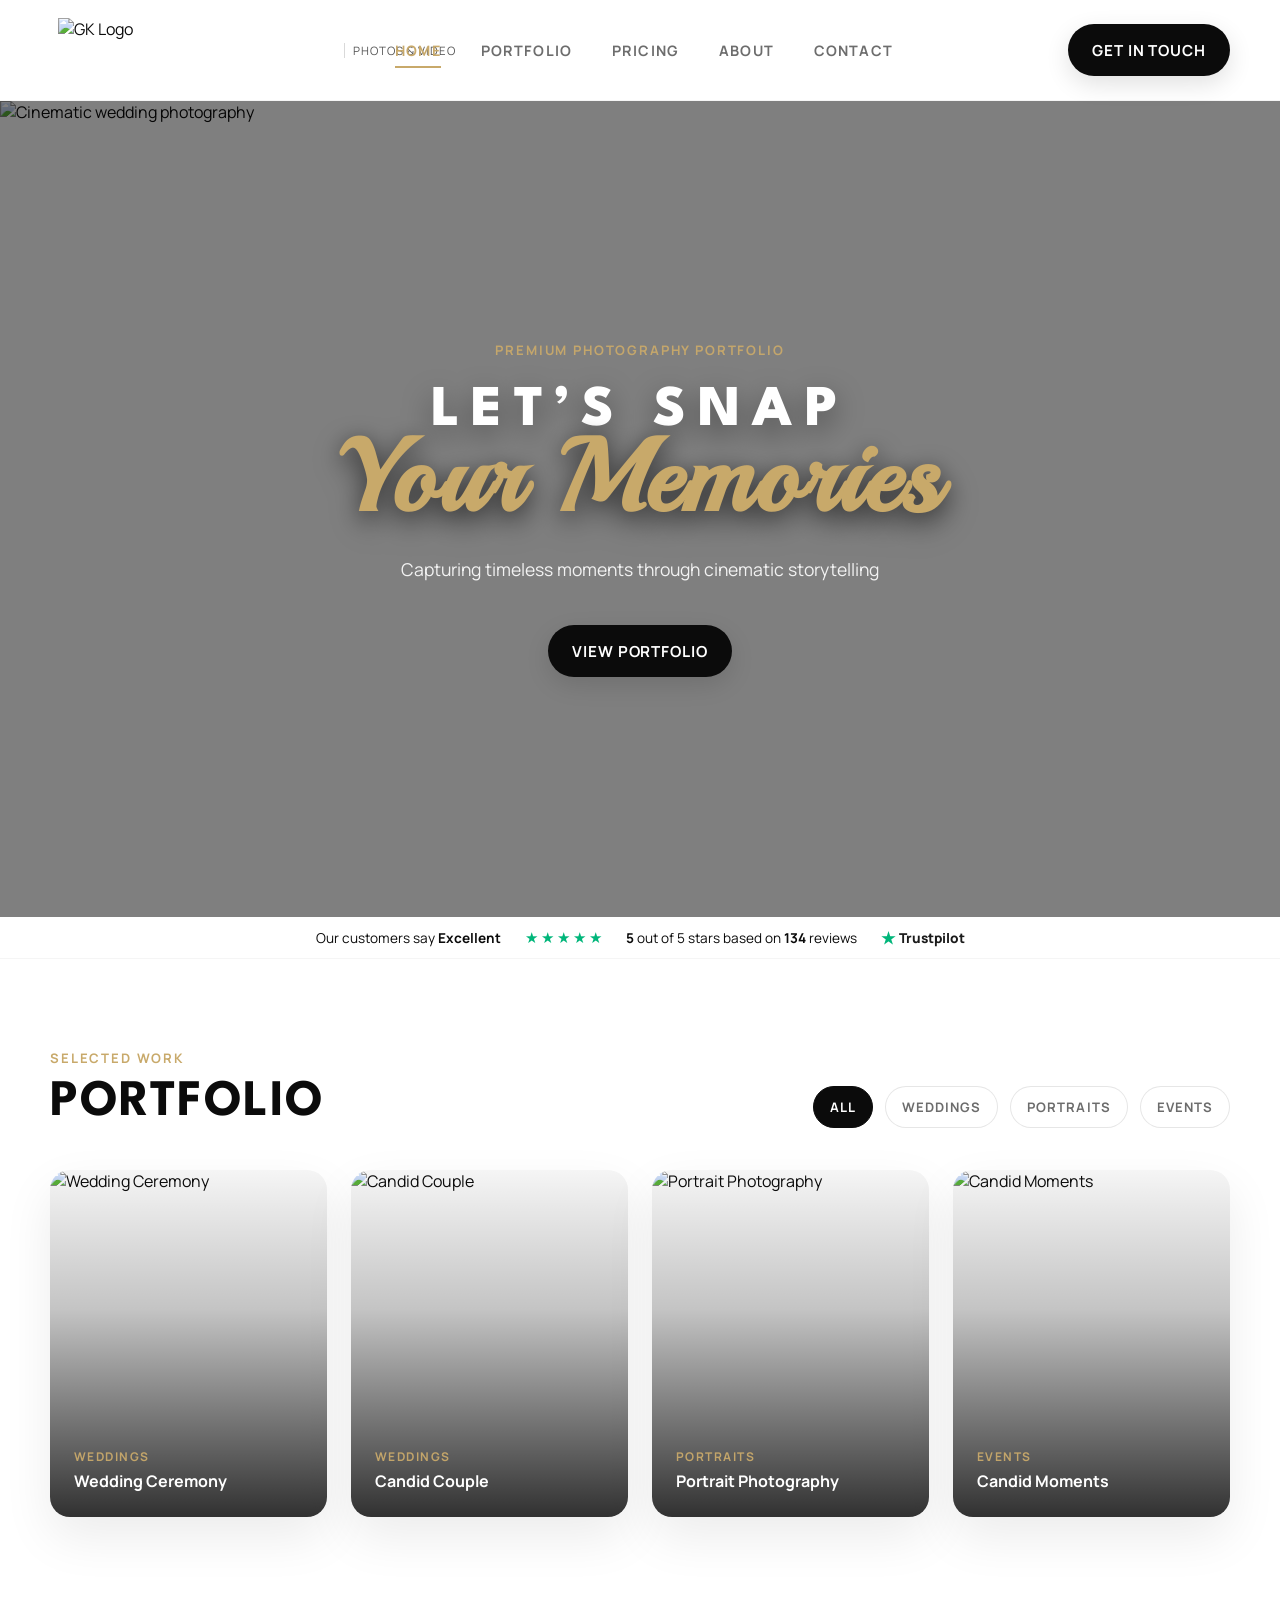
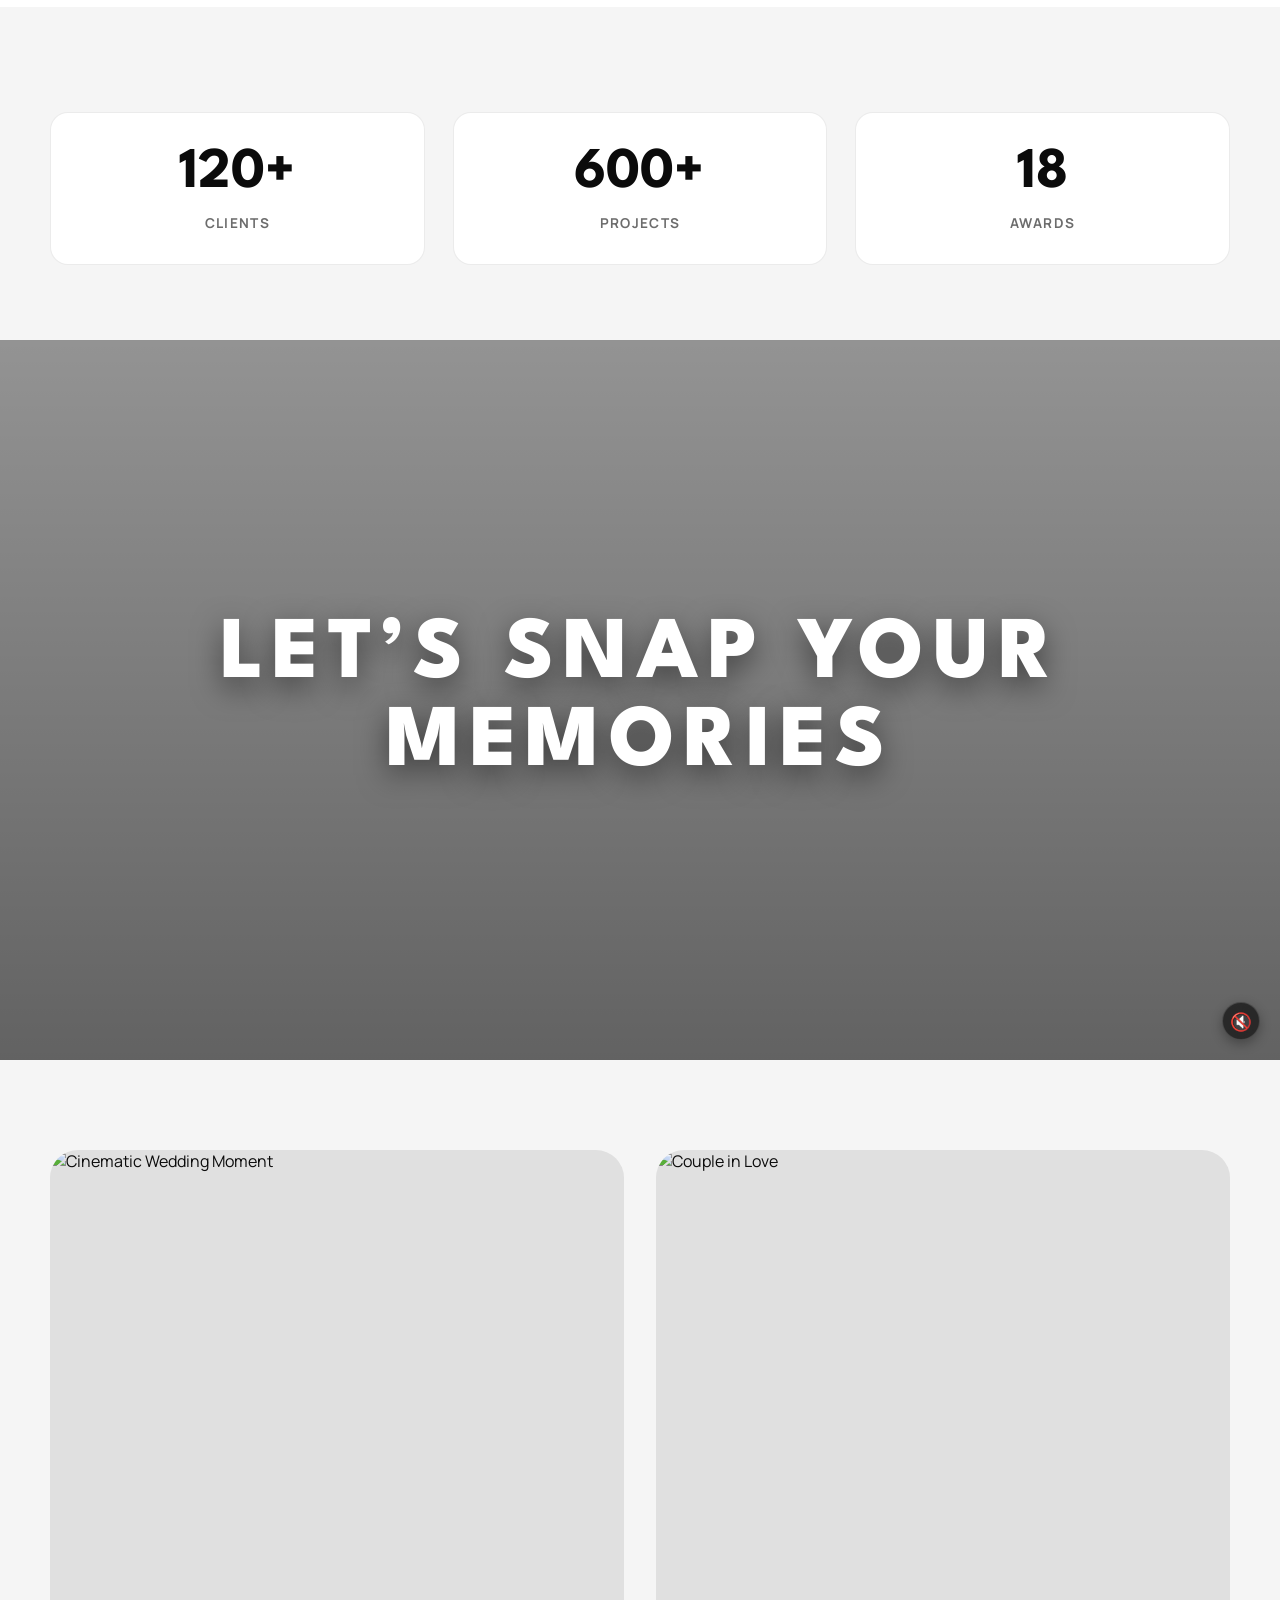
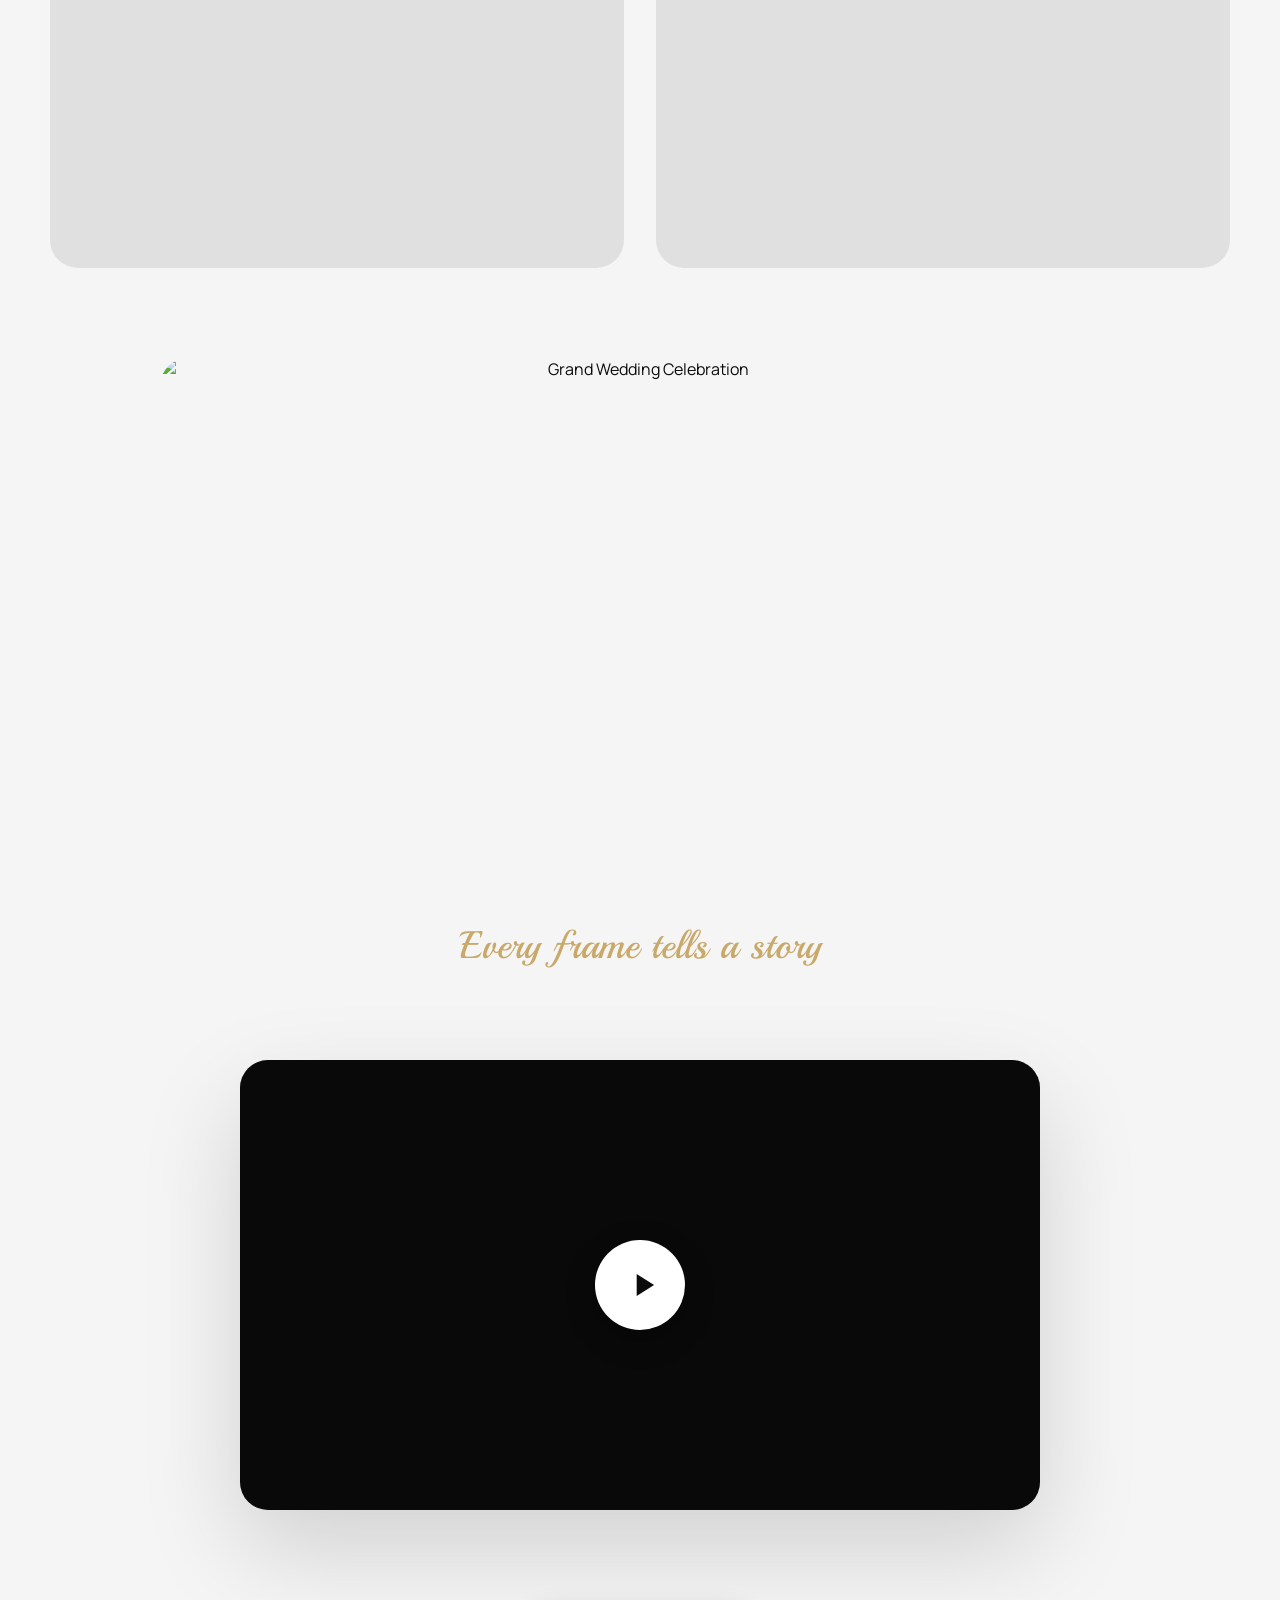
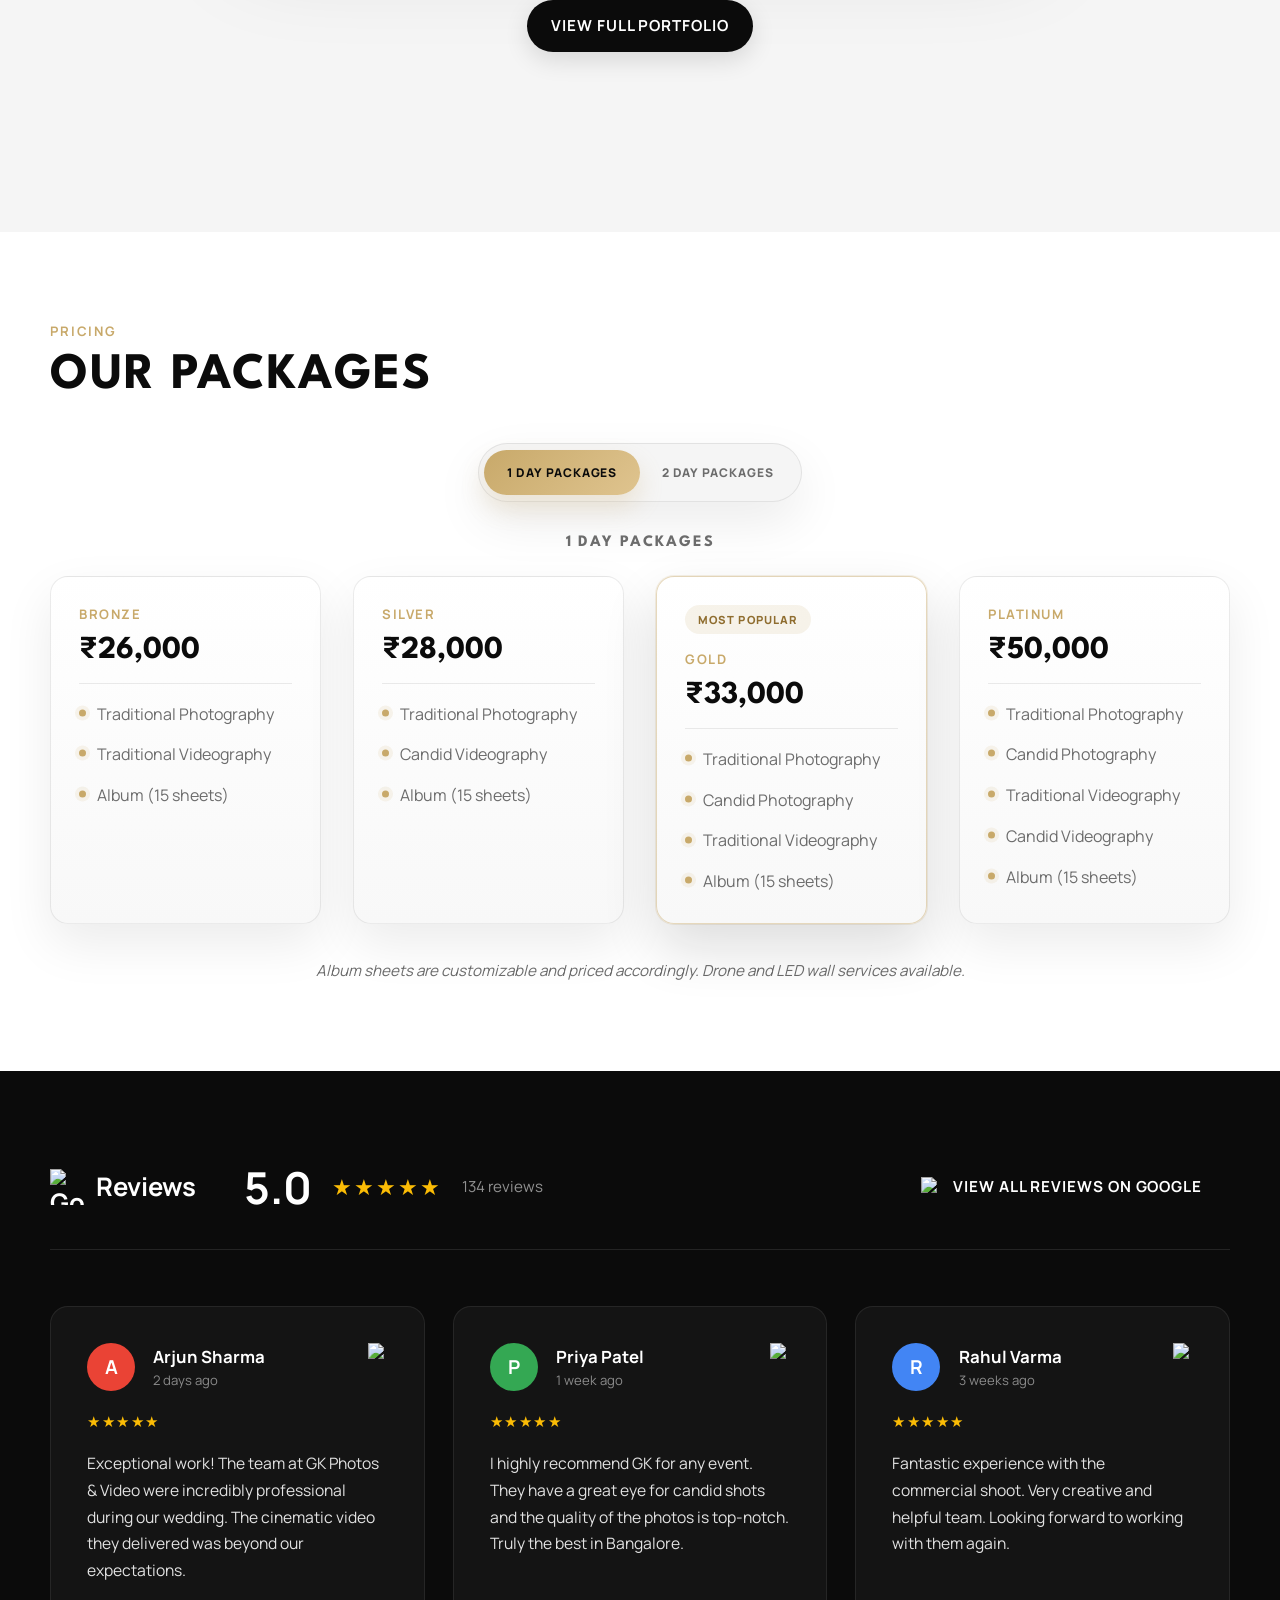
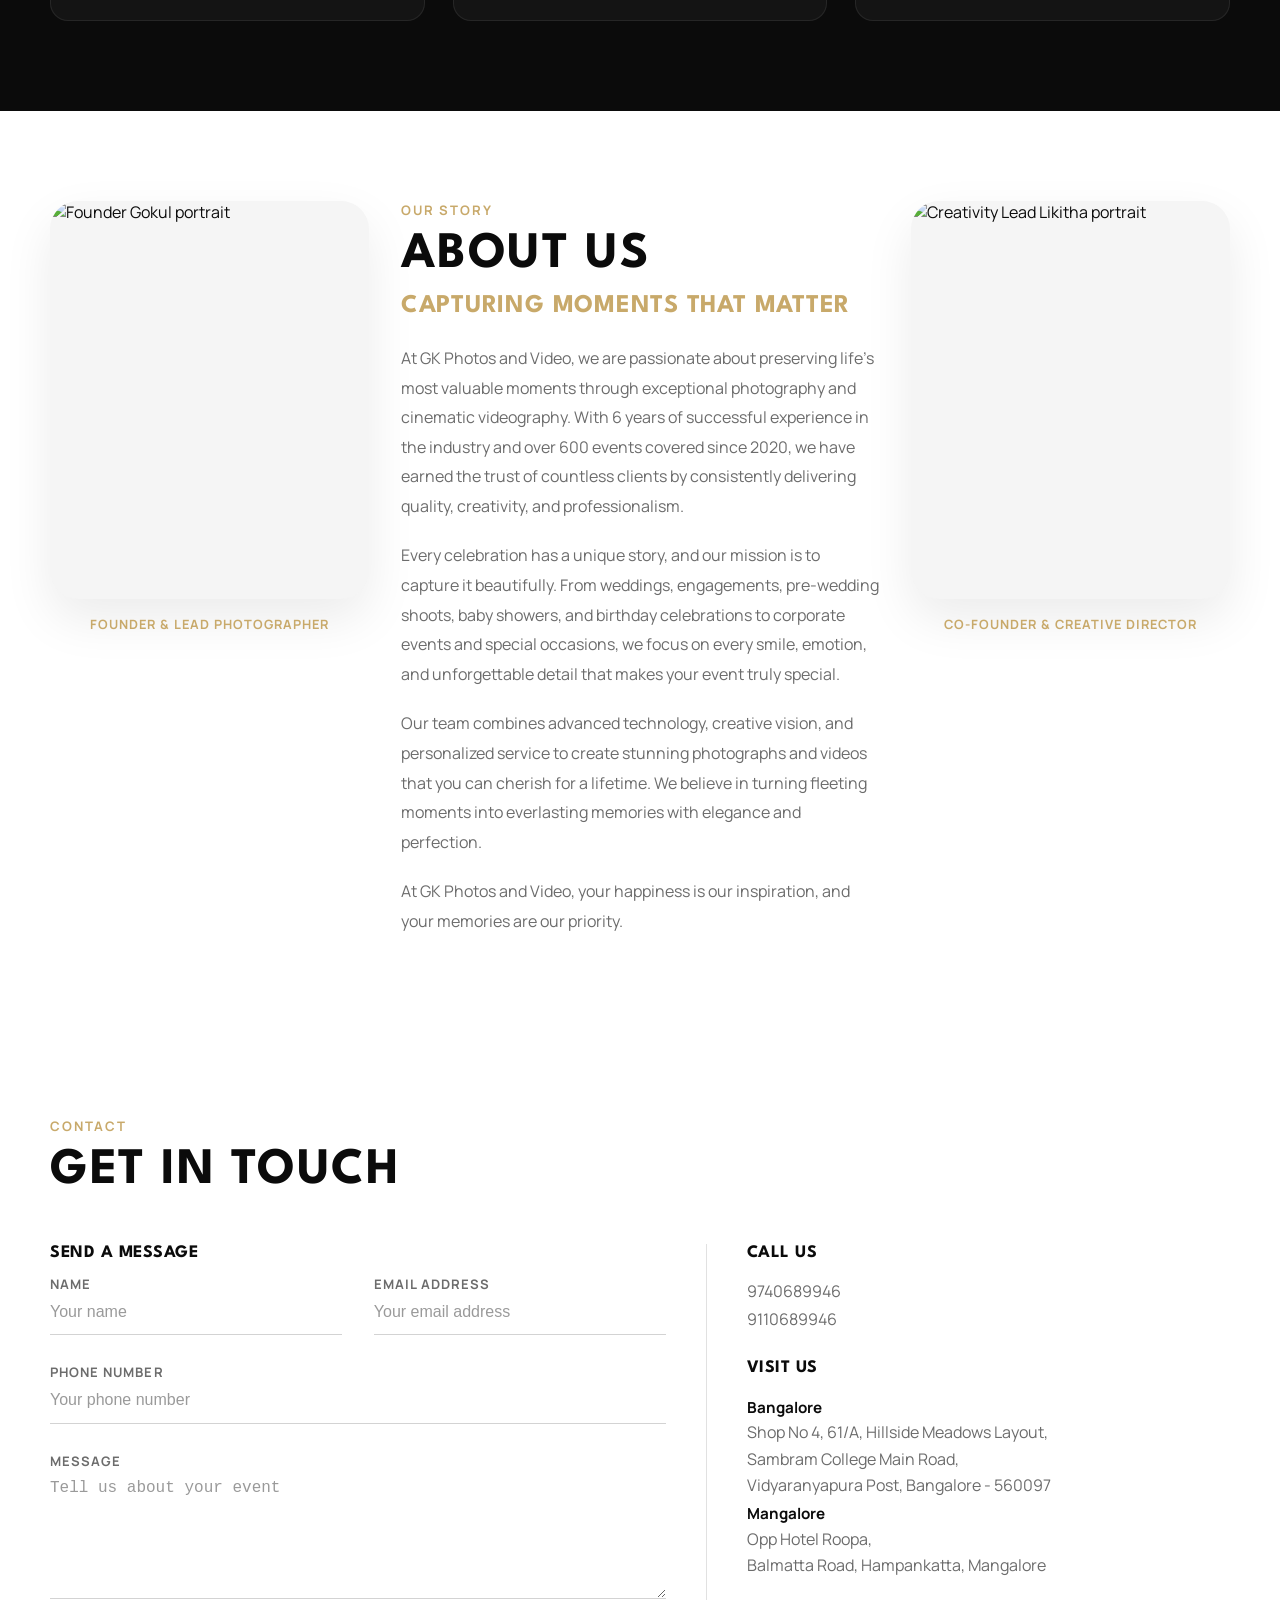
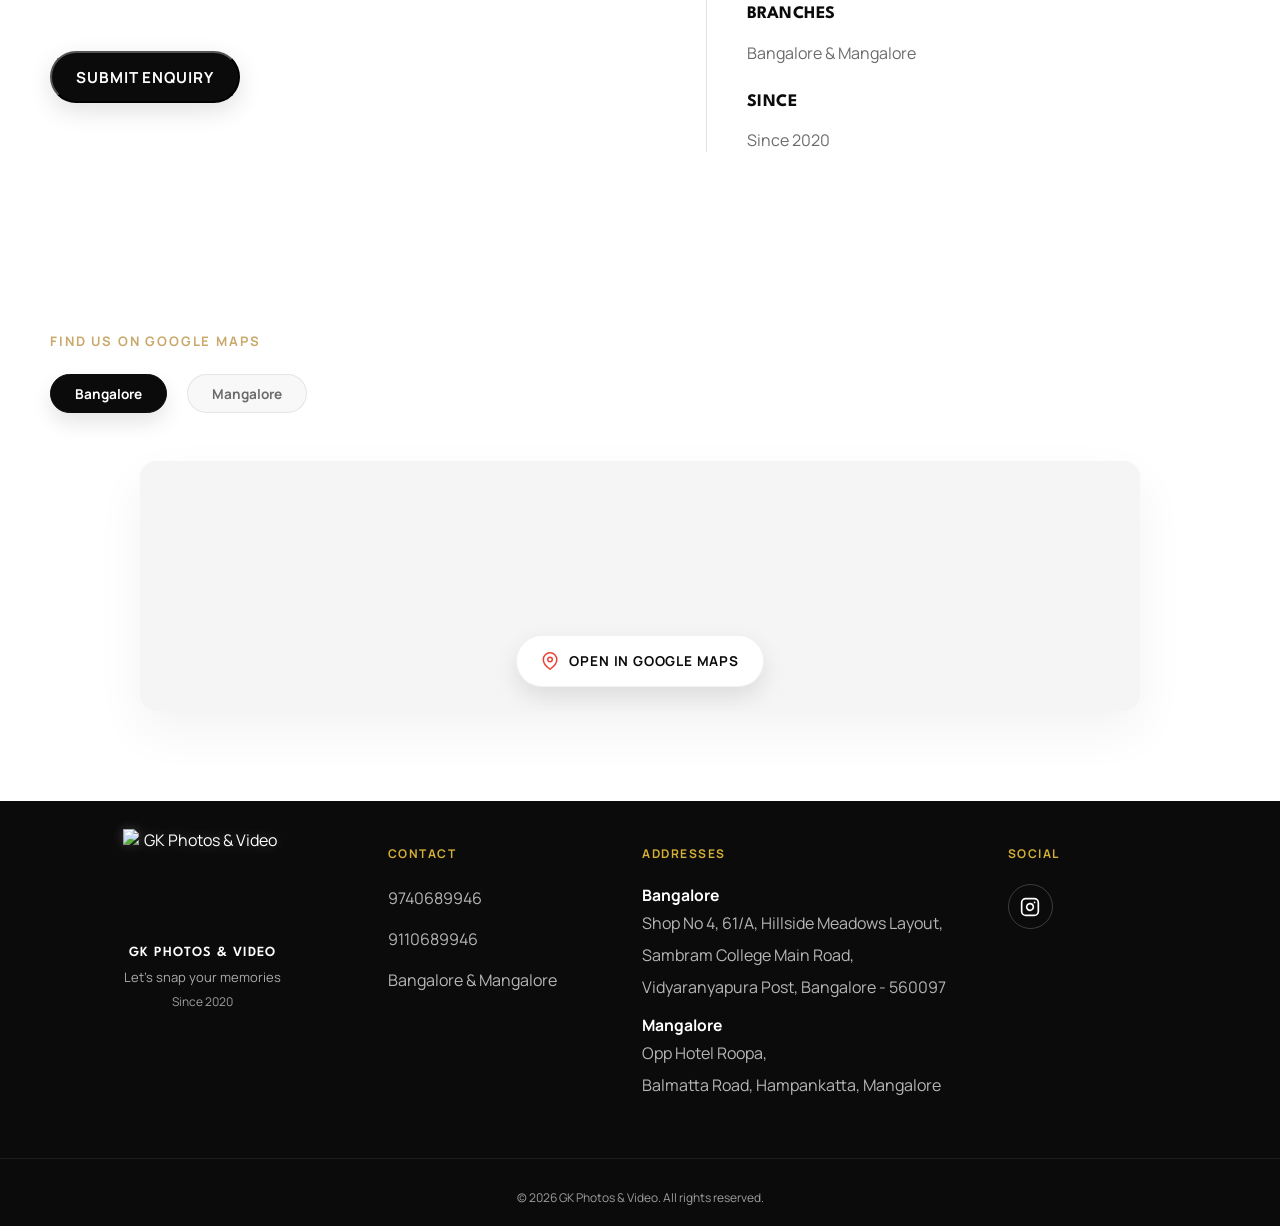
==== index.html @ 80523d3b "Migrate from Flask to pure static site" ====
<!DOCTYPE html>
<html lang="en">

<head>
    <meta charset="UTF-8">
    <meta name="viewport" content="width=device-width, initial-scale=1.0">
    <title>GK Photos &amp; Video | Photography Portfolio</title>
    <meta name="description" content="Clean, modern photography portfolio homepage for GK Photos & Video.">
    <link rel="preconnect" href="https://fonts.googleapis.com">
    <link rel="preconnect" href="https://fonts.gstatic.com" crossorigin>
    <link
        href="https://fonts.googleapis.com/css2?family=League+Spartan:wght@600;700;800&family=Manrope:wght@400;500;600;700&family=Playball&display=swap"
        rel="stylesheet">
    <link rel="stylesheet" href="./static/css/style.css">
</head>

<body>

    <div class="nav-overlay"></div>

    <header class="site-header">
        <div class="container navbar">
            <a class="nav-logo" href="#home" aria-label="GK Photos &amp; Video">
                <img src="https://res.cloudinary.com/dxmsz4akw/image/upload/q_auto/f_auto/v1776875000/BG_transprentlogo_amd7aw.png" alt="GK Logo" width="280" height="60" style="object-fit: contain;">
                <span class="logo-text">Photos &amp; Video</span>
            </a>

            <button class="menu-toggle" type="button" aria-expanded="false" aria-controls="site-nav">
                <span></span>
                <span></span>
                <span></span>
            </button>

            <nav class="site-nav" id="site-nav">
                
                <a href="#home">Home</a>
                
                <a href="#portfolio">Portfolio</a>
                
                <a href="#pricing">Pricing</a>
                
                <a href="#about">About</a>
                
                <a href="#contact">Contact</a>
                
                <a class="nav-mobile-cta" href="#contact">Get in Touch</a>
            </nav>

            <a class="button button-primary header-cta" href="#contact">Get in Touch</a>
        </div>
    </header>

    <main>
        <section class="hero-section" id="home">
            <div class="hero-media">
                <img src="./static/images/client_images/GKP_3171.png" alt="Cinematic wedding photography" loading="eager" width="1920"
                    height="1080">
                <div class="hero-overlay"></div>
            </div>
            <div class="hero-content container">
                <div class="hero-copy">
                    <p class="section-kicker">Premium Photography Portfolio</p>
                    <h1 class="hero-title">
                        <span class="hero-title-top">Let’s Snap</span>
                        <span class="hero-title-bottom">Your Memories</span>
                    </h1>
                    <p>Capturing timeless moments through cinematic storytelling</p>
                    <a class="button button-primary" href="#portfolio">View Portfolio</a>
                </div>
            </div>
        </section>

        <div class="trust-bar">
            <div class="container trust-content">
                <div class="trust-item">
                    <span>Our customers say <strong>Excellent</strong></span>
                </div>
                <div class="trust-stars">
                    <span>★</span><span>★</span><span>★</span><span>★</span><span>★</span>
                </div>
                <div class="trust-item">
                    <span><strong>5</strong> out of 5 stars based on <strong>134</strong> reviews</span>
                </div>
                <div class="trustpilot-brand">
                    <span class="tp-star">★</span>
                    <span class="tp-text">Trustpilot</span>
                </div>
            </div>
        </div>

        <section class="content-section portfolio-section" id="portfolio">
            <div class="container">
                <div class="section-heading">
                    <div>
                        <p class="section-kicker">Selected Work</p>
                        <h2>Portfolio</h2>
                    </div>
                    <div class="portfolio-filters" role="tablist" aria-label="Portfolio categories">
                        
                        <button class="filter-chip is-active" type="button"
                            data-filter="All" role="tab"
                            aria-selected="true">
                            All
                        </button>
                        
                        <button class="filter-chip" type="button"
                            data-filter="Weddings" role="tab"
                            aria-selected="false">
                            Weddings
                        </button>
                        
                        <button class="filter-chip" type="button"
                            data-filter="Portraits" role="tab"
                            aria-selected="false">
                            Portraits
                        </button>
                        
                        <button class="filter-chip" type="button"
                            data-filter="Events" role="tab"
                            aria-selected="false">
                            Events
                        </button>
                        
                    </div>
                </div>

                <div class="portfolio-grid reveal-on-scroll" id="portfolio-grid">
                    <!-- Dynamically populated from static/data/portfolio.json -->
                </div>
            </div>
        </section>

        <section class="content-section stats-section">
            <div class="container">
                <div class="stats-grid">
                    
                    <article class="stat-card reveal-on-scroll">
                        <strong class="stat-number" data-target="120">120+</strong>
                        <span>Clients</span>
                    </article>
                    
                    <article class="stat-card reveal-on-scroll">
                        <strong class="stat-number" data-target="600">600+</strong>
                        <span>Projects</span>
                    </article>
                    
                    <article class="stat-card reveal-on-scroll">
                        <strong class="stat-number" data-target="18">18</strong>
                        <span>Awards</span>
                    </article>
                    
                </div>
            </div>
        </section>

        <section class="content-section media-showcase-section" id="cinematic-showcase">
            <div class="container-full">
                <!-- 1. HERO VIDEO -->
                <div class="cinematic-hero reveal-on-scroll">
                    <div class="video-wrapper">
                        <video id="heroVideo" autoplay muted loop playsinline class="cinematic-video">
                            <source
                                src="https://res.cloudinary.com/dxmsz4akw/video/upload/q_auto/f_auto/v1776668611/gk_trailer_1_1_jw1byl.mp4"
                                type="video/mp4">
                        </video>
                        <button id="soundToggle" class="sound-toggle-btn" aria-label="Toggle Sound">🔇</button>
                        <div class="cinematic-overlay"></div>
                    </div>
                    <div class="cinematic-hero-content">
                        <h2 class="cinematic-title">Let’s Snap Your Memories</h2>
                    </div>
                </div>

                <div class="container">
                    <!-- 2. IMAGE STORY BLOCK -->
                    <div class="image-story-block">
                        <div class="story-image reveal-on-scroll">
                            <img src="https://res.cloudinary.com/dxmsz4akw/image/upload/q_auto,f_auto,c_fill,g_auto,w_800,h_1000/v1776782342/1a_1_oknjcd.png"
                                alt="Cinematic Wedding Moment">
                        </div>
                        <div class="story-image reveal-on-scroll">
                            <img src="https://res.cloudinary.com/dxmsz4akw/image/upload/q_auto,f_auto,c_fill,g_auto,w_800,h_1000/v1776782331/11a_1_wqsood.png"
                                alt="Couple in Love">
                        </div>
                    </div>

                    <!-- 3. HIGHLIGHT IMAGE -->
                    <div class="highlight-image-block reveal-on-scroll">
                        <div class="highlight-image">
                            <img src="https://res.cloudinary.com/dxmsz4akw/image/upload/q_auto,f_auto,c_fill,g_auto,w_1200,h_800/v1776779837/1000028718_hcsc1a.jpg"
                                alt="Grand Wedding Celebration">
                        </div>
                        <p class="highlight-caption">Every frame tells a story</p>
                    </div>

                    <!-- 4. SECONDARY VIDEO -->
                    <div class="secondary-video-block reveal-on-scroll">
                        <div class="secondary-video-frame">
                            <video muted playsinline preload="metadata" poster="https://images.unsplash.com/photo-1511285560929-80b456fea0bc?auto=format&amp;fit=crop&amp;w=1400&amp;q=80"
                                class="secondary-video">
                                <source src="https://res.cloudinary.com/dxmsz4akw/video/upload/q_auto/f_auto/v1776668611/gk_trailer_1_1_jw1byl.mp4" type="video/mp4">
                            </video>
                            <div class="video-controls-overlay">
                                <button class="play-button-cinematic" aria-label="Play Video">
                                    <svg viewBox="0 0 24 24" fill="currentColor">
                                        <path d="M8 5v14l11-7z" />
                                    </svg>
                                </button>
                            </div>
                        </div>
                    </div>

                    <!-- 5. CTA -->
                    <div class="cinematic-cta reveal-on-scroll">
                        <a href="#portfolio" class="button button-primary">View Full Portfolio</a>
                    </div>
                </div>
            </div>
        </section>

        <section class="content-section pricing-section" id="pricing">
            <div class="container">
                <div class="section-heading">
                    <div>
                        <p class="section-kicker">Pricing</p>
                        <h2>Our Packages</h2>
                    </div>
                </div>

                <div class="pricing-toggle-wrap">
                    <div class="pricing-toggle" role="tablist" aria-label="Package duration selector" data-active="0">
                        <span class="pricing-toggle-glider" aria-hidden="true"></span>
                        
                        <button class="pricing-toggle-button is-active" type="button"
                            role="tab" data-panel-target="0"
                            aria-selected="true">
                            1 Day Packages
                        </button>
                        
                        <button class="pricing-toggle-button" type="button"
                            role="tab" data-panel-target="1"
                            aria-selected="false">
                            2 Day Packages
                        </button>
                        
                    </div>
                </div>

                <div class="pricing-panels">
                    
                    <div class="pricing-panel is-active" data-panel="0">
                        <div class="pricing-group-heading">
                            <h3>1 Day Packages</h3>
                        </div>

                        <div class="pricing-grid">
                            
                            <article
                                class="pricing-card pricing-reveal">
                                
                                <div class="pricing-tier">
                                    <span>Bronze</span>
                                    <strong>₹26,000</strong>
                                </div>

                                <ul class="pricing-features">
                                    
                                    <li>Traditional Photography</li>
                                    
                                    <li>Traditional Videography</li>
                                    
                                    <li>Album (15 sheets)</li>
                                    
                                </ul>
                            </article>
                            
                            <article
                                class="pricing-card pricing-reveal">
                                
                                <div class="pricing-tier">
                                    <span>Silver</span>
                                    <strong>₹28,000</strong>
                                </div>

                                <ul class="pricing-features">
                                    
                                    <li>Traditional Photography</li>
                                    
                                    <li>Candid Videography</li>
                                    
                                    <li>Album (15 sheets)</li>
                                    
                                </ul>
                            </article>
                            
                            <article
                                class="pricing-card pricing-reveal is-featured">
                                
                                <span class="pricing-badge">Most Popular</span>
                                
                                <div class="pricing-tier">
                                    <span>Gold</span>
                                    <strong>₹33,000</strong>
                                </div>

                                <ul class="pricing-features">
                                    
                                    <li>Traditional Photography</li>
                                    
                                    <li>Candid Photography</li>
                                    
                                    <li>Traditional Videography</li>
                                    
                                    <li>Album (15 sheets)</li>
                                    
                                </ul>
                            </article>
                            
                            <article
                                class="pricing-card pricing-reveal">
                                
                                <div class="pricing-tier">
                                    <span>Platinum</span>
                                    <strong>₹50,000</strong>
                                </div>

                                <ul class="pricing-features">
                                    
                                    <li>Traditional Photography</li>
                                    
                                    <li>Candid Photography</li>
                                    
                                    <li>Traditional Videography</li>
                                    
                                    <li>Candid Videography</li>
                                    
                                    <li>Album (15 sheets)</li>
                                    
                                </ul>
                            </article>
                            
                        </div>
                    </div>
                    
                    <div class="pricing-panel" data-panel="1">
                        <div class="pricing-group-heading">
                            <h3>2 Day Packages</h3>
                        </div>

                        <div class="pricing-grid">
                            
                            <article
                                class="pricing-card pricing-reveal">
                                
                                <div class="pricing-tier">
                                    <span>Bronze</span>
                                    <strong>₹48,000</strong>
                                </div>

                                <ul class="pricing-features">
                                    
                                    <li>Traditional Photography</li>
                                    
                                    <li>Traditional Videography</li>
                                    
                                    <li>Album (15 sheets)</li>
                                    
                                </ul>
                            </article>
                            
                            <article
                                class="pricing-card pricing-reveal">
                                
                                <div class="pricing-tier">
                                    <span>Silver</span>
                                    <strong>₹52,000</strong>
                                </div>

                                <ul class="pricing-features">
                                    
                                    <li>Traditional Photography</li>
                                    
                                    <li>Candid Videography</li>
                                    
                                    <li>Album (15 sheets)</li>
                                    
                                </ul>
                            </article>
                            
                            <article
                                class="pricing-card pricing-reveal is-featured">
                                
                                <span class="pricing-badge">Most Popular</span>
                                
                                <div class="pricing-tier">
                                    <span>Gold</span>
                                    <strong>₹62,000</strong>
                                </div>

                                <ul class="pricing-features">
                                    
                                    <li>Traditional Photography</li>
                                    
                                    <li>Candid Photography</li>
                                    
                                    <li>Traditional Videography</li>
                                    
                                    <li>Album (15 sheets)</li>
                                    
                                </ul>
                            </article>
                            
                            <article
                                class="pricing-card pricing-reveal">
                                
                                <div class="pricing-tier">
                                    <span>Platinum</span>
                                    <strong>₹96,000</strong>
                                </div>

                                <ul class="pricing-features">
                                    
                                    <li>Traditional Photography</li>
                                    
                                    <li>Candid Photography</li>
                                    
                                    <li>Traditional Videography</li>
                                    
                                    <li>Candid Videography</li>
                                    
                                    <li>Album (15 sheets)</li>
                                    
                                </ul>
                            </article>
                            
                        </div>
                    </div>
                    
                </div>

                <p class="pricing-note">Album sheets are customizable and priced accordingly. Drone and LED wall services available.</p>
            </div>
        </section>

        <section class="content-section google-reviews-section" id="testimonials">
            <div class="container">
                <div class="google-reviews-header">
                    <div class="gr-summary">
                        <div class="gr-brand">
                            <img src="https://upload.wikimedia.org/wikipedia/commons/c/c1/Google_%22G%22_logo.svg"
                                alt="Google" class="google-g-logo">
                            <span>Reviews</span>
                        </div>
                        <div class="gr-stats">
                            <span class="gr-rating">5.0</span>
                            <div class="gr-stars-main">
                                ★★★★★
                            </div>
                            <span class="gr-count">134 reviews</span>
                        </div>
                    </div>
                    <a href="https://www.google.com/maps/place/Gk+photos+and+video/@13.085801,77.5484059,17z/data=!4m8!3m7!1s0x3bae239aa132b403:0xc0178af12128eea2!8m2!3d13.085801!4d77.5484059!9m1!1b1!16s%2Fg%2F11rv9jgyr0" class="button button-outline gr-view-btn"
                        target="_blank" rel="noopener">
                        <img src="https://upload.wikimedia.org/wikipedia/commons/c/c1/Google_%22G%22_logo.svg"
                            alt="Google" class="btn-icon">
                        View all reviews on Google
                    </a>
                </div>

                <div class="google-reviews-grid reveal-on-scroll" id="testimonials-grid">
                    <!-- Dynamically populated from static/data/testimonials.json -->
                </div>
            </div>
        </section>

        <section class="content-section about-section" id="about">
            <div class="container about-grid">
                <div class="about-column about-left reveal-on-scroll stagger-1">
                    <div class="about-media">
                        <img src="https://res.cloudinary.com/dxmsz4akw/image/upload/q_auto/f_auto/v1776774152/Gokul_-_owner_photographer_nzgzkg.png" alt="Founder Gokul portrait" loading="lazy">
                    </div>
                    <div class="about-founder-label">Founder &amp; Lead Photographer</div>
                </div>
                <div class="about-copy reveal-on-scroll stagger-2">
                    <p class="section-kicker">Our Story</p>
                    <h2>About Us</h2>
                    <h3>Capturing Moments That Matter</h3>
                    
                    <p>At GK Photos and Video, we are passionate about preserving life&#39;s most valuable moments through exceptional photography and cinematic videography. With 6 years of successful experience in the industry and over 600 events covered since 2020, we have earned the trust of countless clients by consistently delivering quality, creativity, and professionalism.</p>
                    
                    <p>Every celebration has a unique story, and our mission is to capture it beautifully. From weddings, engagements, pre-wedding shoots, baby showers, and birthday celebrations to corporate events and special occasions, we focus on every smile, emotion, and unforgettable detail that makes your event truly special.</p>
                    
                    <p>Our team combines advanced technology, creative vision, and personalized service to create stunning photographs and videos that you can cherish for a lifetime. We believe in turning fleeting moments into everlasting memories with elegance and perfection.</p>
                    
                    <p>At GK Photos and Video, your happiness is our inspiration, and your memories are our priority.</p>
                    
                </div>
                <div class="about-column about-right reveal-on-scroll stagger-3">
                    <div class="about-media">
                        <img src="https://res.cloudinary.com/dxmsz4akw/image/upload/q_auto/f_auto/v1776772825/likitha_Owner_creativity_lead_yaebra.png" alt="Creativity Lead Likitha portrait" loading="lazy">
                    </div>
                    <div class="about-founder-label">Co-Founder &amp; Creative Director</div>
                </div>
            </div>
        </section>

        <section class="content-section enquiry-section" id="contact">
            <div class="container">
                <div class="section-heading contact-heading">
                    <div>
                        <p class="section-kicker">Contact</p>
                        <h2>Get in Touch</h2>
                    </div>
                </div>

                <div class="contact-split-layout">
                    <div class="message-column">
                        <h3>Send a Message</h3>

                        <form class="message-form" name="contact" action="/" method="post" data-netlify="true">
                            <label class="line-field">
                                <span>Name</span>
                                <input type="text" name="name" placeholder="Your name">
                            </label>

                            <label class="line-field">
                                <span>Email Address</span>
                                <input type="email" name="email" placeholder="Your email address">
                            </label>

                            <label class="line-field line-field-full">
                                <span>Phone Number</span>
                                <input type="tel" name="phone" placeholder="Your phone number">
                            </label>

                            <label class="line-field line-field-full">
                                <span>Message</span>
                                <textarea name="message" rows="5" placeholder="Tell us about your event"></textarea>
                            </label>

                            <button class="button button-primary" type="submit">Submit Enquiry</button>
                            <div id="form-status" class="form-status"></div>
                        </form>
                    </div>

                    <aside class="details-column">
                        <div class="details-block">
                            <h3>Call Us</h3>
                            
                            <a href="tel:+919740689946">9740689946</a>
                            
                            <a href="tel:+919110689946">9110689946</a>
                            
                        </div>

                        <div class="details-block">
                            <h3>Visit Us</h3>
                            
                            <div class="contact-address">
                                <strong>Bangalore</strong>
                                
                                <p>Shop No 4, 61/A, Hillside Meadows Layout,</p>
                                
                                <p>Sambram College Main Road,</p>
                                
                                <p>Vidyaranyapura Post, Bangalore - 560097</p>
                                
                            </div>
                            
                            <div class="contact-address">
                                <strong>Mangalore</strong>
                                
                                <p>Opp Hotel Roopa,</p>
                                
                                <p>Balmatta Road, Hampankatta, Mangalore</p>
                                
                            </div>
                            
                        </div>

                        <div class="details-block">
                            <h3>Branches</h3>
                            <p>Bangalore &amp; Mangalore</p>
                        </div>

                        <div class="details-block">
                            <h3>Since</h3>
                            <p>Since 2020</p>
                        </div>
                    </aside>
                </div>
            </div>
        </section>

        <section class="map-section">
            <div class="container">
                <div class="section-heading section-heading-center">
                    <div>
                        <p class="section-kicker">Find Us on Google Maps</p>
                        <div class="map-location-tabs">
                            
                            <button class="map-tab-btn is-active" type="button"
                                data-map-id="bangalore">
                                Bangalore
                            </button>
                            
                            <button class="map-tab-btn" type="button"
                                data-map-id="mangalore">
                                Mangalore
                            </button>
                            
                        </div>
                    </div>
                </div>

                <div class="map-display-area">
                    
                    <div class="map-container is-visible" id="map-bangalore">
                        <div class="map-frame">
                            <iframe src="https://www.google.com/maps/embed?pb=!1m18!1m12!1m3!1d3886.184852358051!2d77.54493001000001!3d13.087480700000001!2m3!1f0!2f0!3f0!3m2!1i1024!2i768!4f13.1!3m3!1m2!1s0x3bae239aa132b403%3A0xc0178af12128eea2!2sGk%20photos%20and%20video!5e0!3m2!1sen!2sin!4v1776537623000!5m2!1sen!2sin" title="GK Photos & Video Bangalore map"
                                loading="lazy" referrerpolicy="no-referrer-when-downgrade"></iframe>
                        </div>
                        <div class="map-action">
                            <a href="https://www.google.com/maps/place/Gk+photos+and+video/@13.0874859,77.54493,17z/data=!4m6!3m5!1s0x3bae239aa132b403:0xc0178af12128eea2!8m2!3d13.0874807!4d77.5475049!16s%2Fg%2F11zj349zzm" target="_blank" class="button button-primary map-link-btn"
                                rel="noopener">
                                <svg viewBox="0 0 24 24" fill="none" stroke="currentColor" stroke-width="2">
                                    <path d="M21 10c0 7-9 13-9 13s-9-6-9-13a9 9 0 0118 0z" />
                                    <circle cx="12" cy="10" r="3" />
                                </svg>
                                Open in Google Maps
                            </a>
                        </div>
                    </div>
                    
                    <div class="map-container" id="map-mangalore">
                        <div class="map-frame">
                            <iframe src="https://www.google.com/maps/embed?pb=!1m18!1m12!1m3!1d3889.576020526017!2d74.84298191000001!3d12.8706322!2m3!1f0!2f0!3f0!3m2!1i1024!2i768!4f13.1!3m3!1m2!1s0x3ba35bf6101476f3:0x1fd2deaab8428c1f!2sGk%20photos%20and%20video!5e0!3m2!1sen!2sin!4v1776537713437!5m2!1sen!2sin" title="GK Photos & Video Mangalore map"
                                loading="lazy" referrerpolicy="no-referrer-when-downgrade"></iframe>
                        </div>
                        <div class="map-action">
                            <a href="https://www.google.com/maps/place/Gk+photos+and+video/@12.8706374,74.8429819,17z/data=!4m6!3m5!1s0x3ba35bf6101476f3:0x1fd2deaab8428c1f!8m2!3d12.8706322!4d74.8455568!16s%2Fg%2F11sgkxnbs8" target="_blank" class="button button-primary map-link-btn"
                                rel="noopener">
                                <svg viewBox="0 0 24 24" fill="none" stroke="currentColor" stroke-width="2">
                                    <path d="M21 10c0 7-9 13-9 13s-9-6-9-13a9 9 0 0118 0z" />
                                    <circle cx="12" cy="10" r="3" />
                                </svg>
                                Open in Google Maps
                            </a>
                        </div>
                    </div>
                    
                </div>
            </div>
        </section>
    </main>

    <footer class="site-footer footer">
        <div class="container footer-grid">
            <div class="footer-left">
                <a class="footer-logo" href="#home" aria-label="GK Photos &amp; Video">
                    <img src="https://res.cloudinary.com/dxmsz4akw/image/upload/q_auto/f_auto/v1776875000/BG_transprentlogo_amd7aw.png"
                        alt="GK Photos &amp; Video" style="object-fit: contain;" loading="lazy" width="160" height="34">
                </a>
                <h3>GK Photos &amp; Video</h3>
                <p>Let&#39;s snap your memories</p>
                <span>Since 2020</span>
            </div>

            <div class="footer-column">
                <h4>Contact</h4>
                
                <a href="tel:+919740689946">9740689946</a>
                
                <a href="tel:+919110689946">9110689946</a>
                
                <p>Bangalore &amp; Mangalore</p>
            </div>

            <div class="footer-column">
                <h4>Addresses</h4>
                
                <div class="footer-address">
                    <strong>Bangalore</strong>
                    
                    <p>Shop No 4, 61/A, Hillside Meadows Layout,</p>
                    
                    <p>Sambram College Main Road,</p>
                    
                    <p>Vidyaranyapura Post, Bangalore - 560097</p>
                    
                </div>
                
                <div class="footer-address">
                    <strong>Mangalore</strong>
                    
                    <p>Opp Hotel Roopa,</p>
                    
                    <p>Balmatta Road, Hampankatta, Mangalore</p>
                    
                </div>
                
            </div>

            <div class="footer-column">
                <h4>Social</h4>
                <div class="footer-social">
                    <a href="https://www.instagram.com/gk_photos_and_video?igsh=MW1mcnE1Y2F2aDZvNg==" target="_blank" rel="noopener noreferrer" aria-label="Follow us on Instagram">
                        <svg viewBox="0 0 24 24" fill="none" stroke="currentColor" stroke-width="2" stroke-linecap="round" stroke-linejoin="round">
                            <rect x="2" y="2" width="20" height="20" rx="5" ry="5"></rect>
                            <path d="M16 11.37A4 4 0 1 1 12.63 8 4 4 0 0 1 16 11.37z"></path>
                            <line x1="17.5" y1="6.5" x2="17.51" y2="6.5"></line>
                        </svg>
                    </a>
                </div>
            </div>
        </div>

        <div class="footer-divider"></div>

        <div class="container footer-bottom">
            <p>&copy; 2026 GK Photos &amp; Video. All rights reserved.</p>
        </div>
    </footer>

    <button id="scroll-to-top" class="scroll-top-btn" aria-label="Scroll to top">
        <svg viewBox="0 0 24 24" fill="none" stroke="currentColor" stroke-width="2.5" stroke-linecap="round"
            stroke-linejoin="round">
            <path d="M18 15l-6-6-6 6" />
        </svg>
    </button>

    <!-- Scripts -->
    
    <script src="./static/js/main.js"></script>
</body>

</html>
---- static/css/style.css ----
:root {
    --black: #0b0b0b;
    --white: #ffffff;
    --light-grey: #f5f5f5;
    --mid-grey: #d8d8d8;
    --text-grey: #6c6c6c;
    --accent-gold: #c8a96a;
    --shadow: 0 20px 50px rgba(11, 11, 11, 0.08);
    --radius-lg: 28px;
    --radius-md: 18px;
    --radius-sm: 12px;
    --container: 1180px;

    /* Unified Spacing System */
    --section-space: 90px;
    --inner-space: 28px;
    --small-space: 10px;
    --gap-base: 32px;
}

* {
    box-sizing: border-box;
}

html {
    scroll-behavior: smooth;
}

body {
    margin: 0;
    min-height: 100vh;
    color: var(--black);
    background: var(--white);
    font-family: "Manrope", sans-serif;
}

img {
    display: block;
    max-width: 100%;
    height: auto;
}

a {
    color: inherit;
    text-decoration: none;
}

button {
    font: inherit;
}

h1,
h2,
h3,
p {
    margin: 0;
}

.container {
    width: min(calc(100% - 2rem), var(--container));
    margin: 0 auto;
}

.content-section {
    padding: var(--section-space) 0;
}

/* Trust Bar Styling */
.trust-bar {
    background-color: var(--white);
    border-bottom: 1px solid rgba(0, 0, 0, 0.04);
    padding: 0.6rem 0;
    font-size: 0.85rem;
    color: var(--black);
    position: sticky;
    top: 100px;
    z-index: 50;
    transition: all 0.4s cubic-bezier(0.16, 1, 0.3, 1);
}

.site-header.is-scrolled+main .trust-bar {
    top: 76px;
    box-shadow: 0 8px 30px rgba(0, 0, 0, 0.03);
}

.trust-content {
    display: flex;
    justify-content: center;
    align-items: center;
    gap: 1.5rem;
    flex-wrap: wrap;
}


.trust-item span strong {
    font-weight: 700;
}

.trust-stars {
    color: #00b67a;
    display: flex;
    gap: 3px;
    font-size: 0.95rem;
    line-height: 1;
}

.trustpilot-brand {
    display: flex;
    align-items: center;
    gap: 4px;
    font-weight: 800;
    color: #1b1b1b;
}

.tp-star {
    color: #00b67a;
    font-size: 1rem;
}




.site-header {
    position: sticky;
    top: 0;
    z-index: 100;
    background: rgba(255, 255, 255, 0.85);
    backdrop-filter: blur(15px);
    -webkit-backdrop-filter: blur(15px);
    border-bottom: 1px solid rgba(11, 11, 11, 0.04);
    transition: all 0.4s cubic-bezier(0.16, 1, 0.3, 1);
}

.site-header.is-scrolled {
    background: rgba(255, 255, 255, 0.96);
    box-shadow: 0 10px 40px rgba(0, 0, 0, 0.05);
}

.navbar {
    display: grid;
    grid-template-columns: 1fr auto 1fr;
    align-items: center;
    min-height: 100px;
    gap: 3rem;
    transition: min-height 0.4s cubic-bezier(0.16, 1, 0.3, 1);
}

.site-header.is-scrolled .navbar {
    min-height: 76px;
}

.nav-logo {
    display: inline-flex;
    align-items: center;
    justify-content: flex-start;
    gap: 6px;
    min-width: 0;
    padding-left: 0.5rem;
    transition: transform 0.3s cubic-bezier(0.16, 1, 0.3, 1);
}

.nav-logo img {
    display: block;
    height: 64px;
    /* Preserved original size */
    width: auto;
    max-width: 280px;
    object-fit: contain;
    transition: transform 0.3s ease;
}

.logo-text {
    font-size: 11.5px;
    font-weight: 400;
    color: #555;
    letter-spacing: 1px;
    padding-left: 8px;
    white-space: nowrap;
    text-transform: uppercase;

    /* subtle divider */
    border-left: 1px solid rgba(0, 0, 0, 0.15);

    /* smooth transition */
    transition: all 0.3s ease;
}

/* subtle hover */
.nav-logo:hover .logo-text {
    color: #000;
    opacity: 1;
    transform: translateX(2px);
}

.site-nav {
    display: flex;
    justify-content: center;
    align-items: center;
    gap: 2.5rem;
    margin-left: 0.5rem;
}

.site-nav a {
    position: relative;
    font-size: 0.9rem;
    font-weight: 700;
    letter-spacing: 0.08em;
    text-transform: uppercase;
    color: var(--black);
    opacity: 0.6;
    padding: 0.5rem 0;
    transition: opacity 0.3s ease, color 0.3s ease;
}

.site-nav a::after {
    content: '';
    position: absolute;
    bottom: 0;
    left: 0;
    width: 0;
    height: 2px;
    background: var(--accent-gold);
    transition: width 0.3s cubic-bezier(0.16, 1, 0.3, 1);
}

.site-nav a:hover,
.site-nav a.is-active {
    opacity: 1;
    color: var(--accent-gold);
}

.site-nav a:hover::after,
.site-nav a.is-active::after {
    width: 100%;
}

.nav-mobile-cta {
    display: none;
}

.header-cta {
    justify-self: end;
}

.menu-toggle {
    display: none;
    position: relative;
    width: 48px;
    height: 48px;
    padding: 0;
    border: 1px solid rgba(11, 11, 11, 0.08);
    background: var(--white);
    color: var(--black);
    border-radius: 50%;
    cursor: pointer;
    transition: all 0.3s ease;
    z-index: 101;
}

.menu-toggle span {
    display: block;
    width: 22px;
    height: 2px;
    background: var(--black);
    position: absolute;
    left: 50%;
    transform: translate(-50%, -50%);
    transition: all 0.3s cubic-bezier(0.16, 1, 0.3, 1);
}

.menu-toggle span:nth-child(1) {
    top: 18px;
}

.menu-toggle span:nth-child(2) {
    top: 24px;
}

.menu-toggle span:nth-child(3) {
    top: 30px;
}

.navbar:has(.site-nav.is-open) .menu-toggle span:nth-child(1) {
    top: 24px;
    transform: translate(-50%, -50%) rotate(45deg);
}

.navbar:has(.site-nav.is-open) .menu-toggle span:nth-child(2) {
    opacity: 0;
}

.navbar:has(.site-nav.is-open) .menu-toggle span:nth-child(3) {
    top: 24px;
    transform: translate(-50%, -50%) rotate(-45deg);
}

.button {
    display: inline-flex;
    align-items: center;
    justify-content: center;
    min-height: 52px;
    padding: 0 1.5rem;
    border-radius: 999px;
    font-size: 0.95rem;
    font-weight: 700;
    letter-spacing: 0.06em;
    text-transform: uppercase;
    transition: transform 0.2s ease, box-shadow 0.2s ease, background-color 0.2s ease;
}

.button:hover {
    transform: translateY(-2px);
}

.button-primary {
    background: var(--black);
    color: var(--white);
    box-shadow: 0 8px 24px rgba(0, 0, 0, 0.12);
}

.button-primary:hover {
    background: #000;
    transform: translateY(-2px) scale(1.02);
    box-shadow: 0 12px 30px rgba(200, 169, 106, 0.25);
}

.section-kicker {
    margin-bottom: var(--small-space);
    color: var(--accent-gold);
    font-size: 0.82rem;
    font-weight: 700;
    letter-spacing: 0.14em;
    text-transform: uppercase;
}

.section-heading {
    display: flex;
    align-items: end;
    justify-content: space-between;
    gap: var(--inner-space);
    margin-bottom: calc(var(--inner-space) * 1.5);
}

.section-heading-dark h2,
.section-heading-dark .section-kicker {
    color: var(--white);
}

h1,
h2,
h3 {
    font-family: "League Spartan", sans-serif;
    text-transform: uppercase;
    letter-spacing: 0.03em;
}

h1 {
    font-size: clamp(2.8rem, 6vw, 5rem);
    line-height: 0.95;
}

h2 {
    font-size: clamp(2rem, 4vw, 3.2rem);
    line-height: 1;
}

h3 {
    font-size: clamp(1.2rem, 2.3vw, 1.6rem);
    line-height: 1.1;
}

.hero-section {
    position: relative;
    min-height: calc(100vh - 84px);
    display: flex;
    align-items: stretch;
}

.hero-media,
.hero-media img,
.hero-overlay {
    position: absolute;
    inset: 0;
    width: 100%;
    height: 100%;
}

.hero-media img {
    height: 100%;
    object-fit: cover;
}

.hero-overlay {
    background: rgba(0, 0, 0, 0.5);
}

.hero-content {
    position: relative;
    z-index: 1;
    display: flex;
    align-items: center;
    justify-content: center;
    padding: 8rem 0;
    text-align: center;
}

.hero-copy {
    max-width: 840px;
    color: var(--white);
}

.hero-copy .section-kicker {
    color: rgba(200, 169, 106, 0.95);
    animation: hero-fade-up 1s ease forwards;
}

.hero-title {
    display: flex;
    flex-direction: column;
    align-items: center;
    gap: 0;
    margin: 1.5rem 0;
    text-shadow: 0 10px 30px rgba(0, 0, 0, 0.4);
    animation: hero-fade-up 1.2s cubic-bezier(0.16, 1, 0.3, 1) 0.2s both;
}

.hero-title-top {
    font-family: "League Spartan", sans-serif;
    font-weight: 800;
    text-transform: uppercase;
    letter-spacing: 0.2em;
    font-size: clamp(1.8rem, 4.5vw, 3.8rem);
    line-height: 1;
}

.hero-title-bottom {
    font-family: "Playball", cursive;
    color: var(--accent-gold);
    text-transform: none;
    font-size: clamp(3.2rem, 8vw, 6.5rem);
    line-height: 1;
    margin-top: -0.8rem;
    filter: drop-shadow(0 4px 10px rgba(0, 0, 0, 0.3));
}

.hero-copy p:not(.section-kicker) {
    max-width: 600px;
    margin: 0 auto;
    font-size: 1.1rem;
    line-height: 1.8;
    color: rgba(255, 255, 255, 0.9);
    animation: hero-fade-up 1.2s cubic-bezier(0.16, 1, 0.3, 1) 0.4s both;
}

.hero-copy .button {
    margin-top: 2.5rem;
    animation: hero-fade-up 1.2s cubic-bezier(0.16, 1, 0.3, 1) 0.6s both;
}

@keyframes hero-fade-up {
    from {
        opacity: 0;
        transform: translateY(30px);
    }

    to {
        opacity: 1;
        transform: translateY(0);
    }
}

/* --- Cinematic Showcase Section --- */
.media-showcase-section {
    background: var(--light-grey);
    padding-top: 0;
    overflow: hidden;
}

.container-full {
    width: 100%;
}

/* 1. HERO VIDEO */
.cinematic-hero {
    position: relative;
    width: 100%;
    height: 80vh;
    overflow: hidden;
    margin-bottom: var(--section-space);
}

.video-wrapper {
    position: absolute;
    inset: 0;
}

.cinematic-video {
    width: 100%;
    height: 100%;
    object-fit: cover;
}

.cinematic-overlay {
    position: absolute;
    inset: 0;
    background: linear-gradient(to bottom, rgba(0, 0, 0, 0.4), rgba(0, 0, 0, 0.6));
}

/* Sound Toggle Button Styles */
.sound-toggle-btn {
    position: absolute;
    bottom: 20px;
    right: 20px;
    width: 38px;
    height: 38px;
    background: rgba(0, 0, 0, 0.6);
    backdrop-filter: blur(8px);
    -webkit-backdrop-filter: blur(8px);
    border: 1px solid rgba(255, 255, 255, 0.15);
    border-radius: 50%;
    color: var(--white);
    font-size: 1.1rem;
    display: flex;
    align-items: center;
    justify-content: center;
    cursor: pointer;
    transition: all 0.3s ease;
    box-shadow: 0 4px 12px rgba(0, 0, 0, 0.3);
    z-index: 10;
}

.sound-toggle-btn:hover {
    background: rgba(255, 255, 255, 0.25);
    transform: scale(1.1);
}

.sound-toggle-btn:active {
    transform: scale(0.95);
}

@media (max-width: 768px) {
    .sound-toggle-btn {
        bottom: 15px;
        right: 15px;
        width: 32px;
        height: 32px;
        font-size: 0.9rem;
    }
}

.cinematic-hero-content {
    position: relative;
    z-index: 2;
    height: 100%;
    display: flex;
    align-items: center;
    justify-content: center;
    text-align: center;
    color: var(--white);
    padding: 0 2rem;
}

.cinematic-title {
    font-size: clamp(2.5rem, 8vw, 5.5rem);
    font-weight: 800;
    letter-spacing: 0.1em;
    text-transform: uppercase;
    text-shadow: 0 10px 30px rgba(0, 0, 0, 0.5);
    line-height: 1;
}

/* 2. IMAGE STORY BLOCK */
.image-story-block {
    display: grid;
    grid-template-columns: 1fr 1fr;
    gap: var(--gap-base);
    margin-bottom: var(--section-space);
}

.story-image {
    position: relative;
    border-radius: var(--radius-lg);
    overflow: hidden;
    aspect-ratio: 4/5;
    background: #e0e0e0;
}

.story-image img {
    width: 100%;
    height: 100%;
    object-fit: cover;
    transition: transform 0.6s cubic-bezier(0.16, 1, 0.3, 1);
}

.story-image:hover img {
    transform: scale(1.05);
}

/* 3. HIGHLIGHT IMAGE */
.highlight-image-block {
    margin-bottom: var(--section-space);
    text-align: center;
}

.highlight-image {
    max-width: 960px;
    margin: 0 auto;
    border-radius: var(--radius-lg);
    overflow: hidden;
    aspect-ratio: 16/9;
}

.highlight-image img {
    width: 100%;
    height: 100%;
    object-fit: cover;
    transition: transform 0.6s cubic-bezier(0.16, 1, 0.3, 1);
}

.highlight-image:hover img {
    transform: scale(1.05);
}

.highlight-caption {
    margin-top: 1.5rem;
    font-family: "Playball", cursive;
    font-size: clamp(1.8rem, 3vw, 2.8rem);
    color: var(--accent-gold);
}

/* 4. SECONDARY VIDEO */
.secondary-video-block {
    max-width: 800px;
    margin: 0 auto var(--section-space) auto;
}

.secondary-video-frame {
    position: relative;
    border-radius: var(--radius-lg);
    overflow: hidden;
    aspect-ratio: 16/9;
    background: var(--black);
    cursor: pointer;
    box-shadow: 0 40px 100px rgba(0, 0, 0, 0.15);
    transition: transform 0.4s ease;
}

.secondary-video-frame:hover {
    transform: scale(1.02);
}

.secondary-video {
    width: 100%;
    height: 100%;
    object-fit: cover;
}

.video-controls-overlay {
    position: absolute;
    inset: 0;
    display: flex;
    align-items: center;
    justify-content: center;
    background: rgba(0, 0, 0, 0.2);
    transition: opacity 0.4s ease;
}

.play-button-cinematic {
    width: 90px;
    height: 90px;
    background: var(--white);
    color: var(--black);
    border: none;
    border-radius: 50%;
    display: flex;
    align-items: center;
    justify-content: center;
    cursor: pointer;
    box-shadow: 0 10px 30px rgba(0, 0, 0, 0.3);
    transition: transform 0.3s cubic-bezier(0.175, 0.885, 0.32, 1.275);
}

.play-button-cinematic svg {
    width: 38px;
    height: 38px;
    margin-left: 5px;
}

.secondary-video-frame:hover .play-button-cinematic {
    transform: scale(1.1);
}

/* 5. CTA */
.cinematic-cta {
    text-align: center;
    margin-bottom: var(--section-space);
}

/* Reveal on Scroll Enhancements */
.reveal-on-scroll {
    opacity: 0;
    transform: translateY(40px);
    transition: opacity 0.8s cubic-bezier(0.16, 1, 0.3, 1), transform 0.8s cubic-bezier(0.16, 1, 0.3, 1);
}

.reveal-on-scroll.is-visible {
    opacity: 1;
    transform: translateY(0);
}

/* Animation Delays for Story Block */
.image-story-block .reveal-on-scroll:nth-child(2) {
    transition-delay: 0.2s;
}

/* Responsive Adjustments */
@media (max-width: 768px) {
    .cinematic-hero {
        height: 60vh;
    }

    .image-story-block {
        grid-template-columns: 1fr;
    }

    .highlight-caption {
        font-size: 1.8rem;
    }

    .play-button-cinematic {
        width: 70px;
        height: 70px;
    }

    .play-button-cinematic svg {
        width: 28px;
        height: 28px;
    }
}


.reveal-on-scroll {
    opacity: 0;
    transform: translateY(30px);
    transition: opacity 1.2s ease, transform 1.2s ease;
}

.reveal-on-scroll.is-visible {
    opacity: 1;
    transform: translateY(0);
}


.portfolio-section {
    background: var(--white);
}

.portfolio-filters {
    display: flex;
    flex-wrap: wrap;
    justify-content: flex-end;
    gap: 0.75rem;
}

.filter-chip {
    border: 1px solid rgba(11, 11, 11, 0.1);
    background: var(--white);
    color: var(--text-grey);
    border-radius: 999px;
    padding: 0.7rem 1rem;
    font-size: 0.82rem;
    font-weight: 700;
    letter-spacing: 0.08em;
    text-transform: uppercase;
    cursor: pointer;
    transition: all 0.2s ease;
}

.filter-chip.is-active,
.filter-chip:hover {
    background: var(--black);
    color: var(--white);
    border-color: var(--black);
}

.portfolio-grid {
    display: grid;
    grid-template-columns: repeat(4, 1fr);
    gap: 24px;
}

@media (max-width: 1024px) {
    .portfolio-grid {
        grid-template-columns: repeat(2, 1fr);
    }
}

@media (max-width: 600px) {
    .portfolio-grid {
        grid-template-columns: 1fr;
    }
}

.portfolio-card {
    position: relative;
    overflow: hidden;
    border-radius: 20px;
    background: var(--light-grey);
    aspect-ratio: 4 / 5;
    box-shadow: var(--shadow);
}

.image-slider {
    display: flex;
    width: 100%;
    height: 100%;
    transition: transform 0.8s ease-in-out, scale 0.8s cubic-bezier(0.16, 1, 0.3, 1);
}

.portfolio-card:hover .image-slider {
    scale: 1.05;
}

.image-slider img {
    width: 100%;
    height: 100%;
    object-fit: cover;
    flex-shrink: 0;
}

.portfolio-image,
.portfolio-image img {
    width: 100%;
    height: 100%;
}

.portfolio-image img {
    object-fit: cover;
    transition: transform 0.6s cubic-bezier(0.16, 1, 0.3, 1);
}

.portfolio-card:hover .portfolio-image img {
    transform: scale(1.05);
}

.portfolio-overlay {
    position: absolute;
    inset: 0;
    display: flex;
    flex-direction: column;
    justify-content: end;
    gap: 0.35rem;
    padding: 1.5rem;
    background: linear-gradient(to top, rgba(0, 0, 0, 0.8) 0%, rgba(0, 0, 0, 0.2) 60%, transparent 100%);
    color: var(--white);
    opacity: 1;
    /* Keep visible by default as requested */
    z-index: 5;
    pointer-events: none;
    transition: background 0.4s ease;
}

.portfolio-card:hover .portfolio-overlay {
    background: linear-gradient(to top, rgba(0, 0, 0, 0.9) 0%, rgba(0, 0, 0, 0.4) 60%, transparent 100%);
}

.portfolio-overlay span {
    color: rgba(200, 169, 106, 0.95);
    font-size: 0.75rem;
    font-weight: 700;
    letter-spacing: 0.12em;
    text-transform: uppercase;
}

.portfolio-overlay strong {
    font-size: 1rem;
    line-height: 1.35;
}

.stats-section {
    background: var(--light-grey);
}

.stats-grid {
    display: grid;
    grid-template-columns: repeat(3, minmax(0, 1fr));
    gap: var(--inner-space);
}

.stat-card {
    padding: 2rem;
    text-align: center;
    border: 1px solid rgba(11, 11, 11, 0.08);
    border-radius: var(--radius-md);
    background: var(--white);
}

/* Stagger & Refined Reveal */
.stat-card.reveal-on-scroll {
    transform: translateY(15px);
    transition: opacity 0.6s ease, transform 0.6s cubic-bezier(0.16, 1, 0.3, 1);
}

.stat-card:nth-child(2) {
    transition-delay: 0.1s;
}

.stat-card:nth-child(3) {
    transition-delay: 0.2s;
}


.stat-card strong {
    display: block;
    font-family: "League Spartan", sans-serif;
    font-size: clamp(2.4rem, 5vw, 3.6rem);
    line-height: 1;
}

.stat-card span {
    display: block;
    margin-top: 0.75rem;
    color: var(--text-grey);
    font-size: 0.85rem;
    font-weight: 700;
    letter-spacing: 0.1em;
    text-transform: uppercase;
}

.about-grid {
    display: grid;
    grid-template-columns: 1fr 1.5fr 1fr;
    align-items: start;
    gap: 2rem;
}

.about-media {
    overflow: hidden;
    border-radius: var(--radius-lg);
    background: var(--light-grey);
    box-shadow: var(--shadow);
    transition: transform 0.5s cubic-bezier(0.25, 1, 0.5, 1), box-shadow 0.5s cubic-bezier(0.25, 1, 0.5, 1);
}

.about-media img {
    aspect-ratio: 4 / 5;
    object-fit: cover;
    width: 100%;
    transition: transform 0.5s cubic-bezier(0.25, 1, 0.5, 1);
}

/* Hover effects */
@media (hover: hover) {
    .about-column:hover .about-media img {
        transform: scale(1.03);
    }

    .about-column:hover .about-media {
        box-shadow: 0 20px 40px rgba(11, 11, 11, 0.06), 
                    0 0 20px rgba(200, 169, 106, 0.25);
    }
}

.about-founder-label {
    margin-top: 1rem;
    font-size: 0.8rem;
    font-weight: 700;
    color: var(--accent-gold);
    text-transform: uppercase;
    letter-spacing: 0.08em;
    text-align: center;
    transition: color 0.3s ease;
}

/* Stagger animations */
.about-section .reveal-on-scroll {
    opacity: 0;
    transform: translateY(20px);
    transition: opacity 0.9s cubic-bezier(0.25, 1, 0.5, 1), transform 0.9s cubic-bezier(0.25, 1, 0.5, 1);
}

.about-section .reveal-on-scroll.is-visible {
    opacity: 1;
    transform: translateY(0);
}

.about-section .stagger-1 {
    transition-delay: 0.1s;
}

.about-section .stagger-2 {
    transition-delay: 0.4s;
}

.about-section .stagger-3 {
    transition-delay: 0.7s;
}

.about-copy {
    max-width: 600px;
}

.about-copy h3 {
    margin-top: 0.75rem;
    color: var(--accent-gold);
}

.about-copy p:not(.section-kicker) {
    color: var(--text-grey);
    line-height: 1.85;
    font-size: 1rem;
}

.about-copy h3+p {
    margin-top: 1.5rem;
}

.about-copy p+p:not(.section-kicker) {
    margin-top: 1.25rem;
}





.google-reviews-section {
    background: #0b0b0b;
    color: var(--white);
    padding: var(--section-space) 0;
}

.google-reviews-header {
    display: flex;
    justify-content: space-between;
    align-items: center;
    margin-bottom: 3.5rem;
    padding-bottom: 2.25rem;
    border-bottom: 1px solid rgba(255, 255, 255, 0.1);
    flex-wrap: wrap;
    gap: 1.5rem;
}

.gr-summary {
    display: flex;
    align-items: center;
    gap: 3rem;
}

.gr-brand {
    display: flex;
    align-items: center;
    gap: 0.65rem;
    font-size: 1.6rem;
    font-weight: 700;
}

.google-g-logo {
    width: 36px;
    height: 36px;
}

.gr-stats {
    display: flex;
    align-items: center;
    gap: 1.25rem;
}

.gr-rating {
    font-size: 2.75rem;
    font-weight: 700;
    line-height: 1;
}

.gr-stars-main {
    color: #fbbc05;
    font-size: 1.4rem;
    letter-spacing: 2px;
}

.gr-count {
    color: rgba(255, 255, 255, 0.55);
    font-size: 0.95rem;
}

.gr-view-btn {
    display: inline-flex;
    align-items: center;
    gap: 0.75rem;
    border-color: rgba(255, 255, 255, 0.25);
    color: var(--white);
    padding: 0.85rem 1.75rem;
}

.btn-icon {
    width: 20px;
    height: 20px;
}

.gr-view-btn:hover {
    background: var(--white);
    color: var(--black);
    border-color: var(--white);
}

.gr-view-btn:hover .btn-icon {
    filter: none;
}

.google-reviews-grid {
    display: grid;
    grid-template-columns: repeat(auto-fit, minmax(320px, 1fr));
    gap: var(--inner-space);
}

.google-review-card {
    background: rgba(255, 255, 255, 0.04);
    border: 1px solid rgba(255, 255, 255, 0.08);
    padding: 2.25rem;
    border-radius: var(--radius-md);
    transition: transform 0.35s cubic-bezier(0.16, 1, 0.3, 1), background 0.3s ease;
}

.google-review-card:hover {
    transform: translateY(-8px);
    background: rgba(255, 255, 255, 0.06);
    border-color: rgba(255, 255, 255, 0.15);
}

.gr-card-head {
    display: flex;
    justify-content: space-between;
    align-items: flex-start;
    margin-bottom: 1.25rem;
}

.gr-user {
    display: flex;
    align-items: center;
    gap: 1.15rem;
}

.gr-avatar {
    width: 48px;
    height: 48px;
    border-radius: 50%;
    display: flex;
    align-items: center;
    justify-content: center;
    font-weight: 700;
    font-size: 1.2rem;
    color: var(--white);
}

.gr-info {
    display: flex;
    flex-direction: column;
}

.gr-info strong {
    font-size: 1.05rem;
}

.gr-time {
    font-size: 0.82rem;
    color: rgba(255, 255, 255, 0.5);
    margin-top: 0.15rem;
}

.gr-google-icon img {
    width: 20px;
    height: 20px;
}

.gr-card-rating {
    color: #fbbc05;
    margin-bottom: 1.15rem;
    font-size: 0.95rem;
    letter-spacing: 1.5px;
}

.gr-review-text {
    font-size: 0.98rem;
    line-height: 1.7;
    color: rgba(255, 255, 255, 0.88);
}




.pricing-section,
.enquiry-section {
    background: var(--white);
}

.pricing-toggle-wrap {
    display: flex;
    justify-content: center;
    margin-bottom: 2rem;
}

.pricing-toggle {
    position: relative;
    display: inline-grid;
    grid-template-columns: repeat(2, minmax(0, 1fr));
    padding: 0.35rem;
    border: 1px solid rgba(11, 11, 11, 0.08);
    border-radius: 999px;
    background: var(--light-grey);
    box-shadow: var(--shadow);
}

.pricing-toggle-glider {
    position: absolute;
    top: 0.35rem;
    left: 0.35rem;
    width: calc(50% - 0.35rem);
    height: calc(100% - 0.7rem);
    border-radius: 999px;
    background: linear-gradient(135deg, var(--accent-gold), #dfc48f);
    box-shadow: 0 12px 24px rgba(200, 169, 106, 0.24);
    transition: transform 0.4s ease;
}

.pricing-toggle[data-active="1"] .pricing-toggle-glider {
    transform: translateX(100%);
}

.pricing-toggle-button {
    position: relative;
    z-index: 1;
    min-width: 190px;
    border: 0;
    background: transparent;
    color: var(--text-grey);
    padding: 0.9rem 1.35rem;
    font-size: 0.86rem;
    font-weight: 800;
    letter-spacing: 0.08em;
    text-transform: uppercase;
    cursor: pointer;
    transition: color 0.3s ease;
}

.pricing-toggle-button.is-active {
    color: var(--black);
}

.pricing-panels {
    position: relative;
    transition: height 0.45s ease;
}

.pricing-panel {
    position: absolute;
    inset: 0;
    opacity: 0;
    pointer-events: none;
    transform: translateY(18px);
    transition: opacity 0.35s ease, transform 0.35s ease;
}

.pricing-panel.is-active {
    position: relative;
    opacity: 1;
    pointer-events: auto;
    transform: translateY(0);
}

.pricing-group-heading {
    margin-bottom: 1.5rem;
    text-align: center;
}

.pricing-group-heading h3 {
    color: var(--text-grey);
    font-size: 1rem;
    letter-spacing: 0.12em;
}

.pricing-grid {
    display: grid;
    grid-template-columns: repeat(4, minmax(0, 1fr));
    gap: var(--gap-base);
}

.pricing-card {
    position: relative;
    display: flex;
    flex-direction: column;
    min-height: 100%;
    padding: 1.75rem;
    border: 1px solid rgba(11, 11, 11, 0.08);
    border-radius: var(--radius-md);
    background: linear-gradient(180deg, #ffffff 0%, #f8f8f8 100%);
    box-shadow: var(--shadow);
    transition: transform 0.3s ease, box-shadow 0.3s ease, border-color 0.3s ease;
}

.pricing-card:hover {
    transform: translateY(-8px);
    border-color: rgba(200, 169, 106, 0.5);
    box-shadow: 0 28px 56px rgba(11, 11, 11, 0.12), 0 0 0 1px rgba(200, 169, 106, 0.18);
}

.pricing-card.is-featured {
    transform: scale(1.02);
    border-color: rgba(200, 169, 106, 0.45);
    box-shadow: 0 24px 54px rgba(11, 11, 11, 0.14), 0 0 0 1px rgba(200, 169, 106, 0.16);
}

.pricing-card.is-featured:hover {
    transform: translateY(-8px) scale(1.02);
}

.pricing-badge {
    align-self: flex-start;
    margin-bottom: 1rem;
    padding: 0.45rem 0.8rem;
    border-radius: 999px;
    background: rgba(200, 169, 106, 0.14);
    color: #8f6d2f;
    font-size: 0.7rem;
    font-weight: 800;
    letter-spacing: 0.1em;
    text-transform: uppercase;
}

.pricing-tier {
    padding-bottom: 1rem;
    margin-bottom: 1rem;
    border-bottom: 1px solid rgba(11, 11, 11, 0.08);
}

.pricing-tier span {
    display: block;
    color: var(--accent-gold);
    font-size: 0.82rem;
    font-weight: 700;
    letter-spacing: 0.12em;
    text-transform: uppercase;
}

.pricing-tier strong {
    display: block;
    margin-top: 0.75rem;
    font-family: "League Spartan", sans-serif;
    font-size: 2rem;
    line-height: 1;
}

.pricing-features {
    display: grid;
    gap: 0.8rem;
    margin: 0;
    padding: 0;
    list-style: none;
}

.pricing-features li {
    position: relative;
    padding-left: 1.15rem;
    color: var(--text-grey);
    line-height: 1.75;
}

.pricing-features li::before {
    content: "";
    position: absolute;
    left: 0;
    top: 0.82rem;
    width: 7px;
    height: 7px;
    border-radius: 50%;
    background: var(--accent-gold);
    box-shadow: 0 0 0 4px rgba(200, 169, 106, 0.12);
    transform: translateY(-50%);
}

.pricing-reveal {
    opacity: 0;
    transform: translateY(18px);
}

.pricing-reveal.is-visible {
    opacity: 1;
    transform: translateY(0);
    transition: opacity 0.45s ease, transform 0.45s ease;
}

.pricing-note {
    margin-top: 2.25rem;
    color: var(--text-grey);
    text-align: center;
    font-size: 0.95rem;
    font-style: italic;
}

.contact-heading {
    margin-bottom: 2.75rem;
}

.enquiry-section .container {
    position: relative;
}

.enquiry-section .container::before {
    content: "";
    position: absolute;
    right: 0;
    top: 1.25rem;
    width: min(42vw, 420px);
    height: 220px;
    background: url("https://res.cloudinary.com/dxmsz4akw/image/upload/q_auto/f_auto/v1776875000/BG_transprentlogo_amd7aw.png") center / contain no-repeat;
    opacity: 0.06;
    pointer-events: none;
}

.contact-split-layout {
    display: grid;
    grid-template-columns: minmax(0, 1.08fr) minmax(280px, 0.92fr);
    align-items: start;
    gap: 2.5rem;
    padding-top: 0.25rem;
    position: relative;
    z-index: 1;
}

.details-column {
    padding-left: 2.5rem;
    border-left: 1px solid rgba(11, 11, 11, 0.12);
}

.message-column h3,
.details-block h3 {
    margin-bottom: 0.75rem;
    font-size: 1.1rem;
    font-weight: 700;
}

.message-form {
    display: grid;
    grid-template-columns: repeat(2, minmax(0, 1fr));
    gap: 1.75rem 2rem;
    margin-top: 0;
}

.line-field {
    display: grid;
    gap: 0.6rem;
    text-align: left;
}

.line-field-full {
    grid-column: 1 / -1;
}

.line-field span {
    font-size: 0.82rem;
    font-weight: 700;
    letter-spacing: 0.08em;
    text-transform: uppercase;
    color: var(--text-grey);
}

.line-field input,
.line-field textarea {
    width: 100%;
    padding: 0 0 0.85rem;
    border: 0;
    border-bottom: 1px solid rgba(11, 11, 11, 0.18);
    border-radius: 0;
    background: transparent;
    color: var(--black);
    font-size: 1rem;
    outline: none;
    transition: border-color 0.2s ease, box-shadow 0.2s ease;
}

.line-field textarea {
    min-height: 120px;
    resize: vertical;
}

.line-field input::placeholder,
.line-field textarea::placeholder {
    color: #9a9a9a;
}

.line-field input:focus,
.line-field textarea:focus {
    border-color: var(--accent-gold);
    box-shadow: inset 0 -1px 0 var(--accent-gold);
}

.message-form .button {
    margin-top: 1.5rem;
    justify-self: start;
}

.form-status {
    margin-top: 1.25rem;
    font-size: 0.9rem;
    font-weight: 500;
    line-height: 1.5;
    opacity: 0;
    transform: translateY(5px);
    transition: all 0.4s ease;
    padding: 0.75rem 1rem;
    border-radius: 8px;
    display: none;
}

.form-status.success {
    display: block;
    opacity: 1;
    transform: translateY(0);
    background: rgba(0, 182, 122, 0.08);
    color: #00b67a;
    border: 1px solid rgba(0, 182, 122, 0.2);
}

.form-status.error {
    display: block;
    opacity: 1;
    transform: translateY(0);
    background: rgba(234, 67, 53, 0.08);
    color: #ea4335;
    border: 1px solid rgba(234, 67, 53, 0.2);
}

.details-column {
    display: grid;
    gap: 1.75rem;
}

.details-block {
    display: grid;
    gap: 0.25rem;
}

.details-block a,
.details-block p,
.contact-address p {
    color: var(--text-grey);
    line-height: 1.5;
}

.contact-address {
    display: grid;
    gap: 0.15rem;
    margin-top: 0.15rem;
}

.contact-address strong {
    color: var(--black);
    font-size: 0.95rem;
}

.map-section {
    padding: var(--section-space) 0;
    background: var(--white);
}

.map-location-tabs {
    display: flex;
    justify-content: center;
    gap: 1.25rem;
    margin-top: 1.5rem;
    flex-wrap: wrap;
}

.map-tab-btn {
    background: #f8f8f8;
    border: 1px solid rgba(11, 11, 11, 0.08);
    padding: 0.6rem 1.75rem;
    border-radius: 100px;
    font-size: 0.9rem;
    font-weight: 700;
    cursor: pointer;
    transition: all 0.3s cubic-bezier(0.16, 1, 0.3, 1);
    color: var(--text-grey);
}

.map-tab-btn:hover {
    border-color: var(--mid-grey);
    color: var(--black);
}

.map-tab-btn.is-active {
    background: var(--black);
    color: var(--white);
    border-color: var(--black);
    box-shadow: 0 10px 20px rgba(0, 0, 0, 0.1);
}

.map-display-area {
    position: relative;
    border-radius: 16px;
    overflow: hidden;
    background: var(--light-grey);
    height: 400px;
    box-shadow: 0 20px 50px rgba(0, 0, 0, 0.05);
    margin: 3rem auto 0;
    max-width: 1000px;
}

.map-container {
    position: absolute;
    inset: 0;
    opacity: 0;
    visibility: hidden;
    transition: opacity 0.4s ease, transform 0.4s ease, visibility 0.4s;
}

.map-container.is-visible {
    opacity: 1;
    visibility: visible;
}

.map-frame {
    width: 100%;
    height: 100%;
}

.map-frame iframe {
    width: 100%;
    height: 100%;
    border: 0;
}

.map-action {
    position: absolute;
    bottom: 1.5rem;
    left: 50%;
    transform: translateX(-50%);
    z-index: 5;
    width: auto;
}

.map-link-btn {
    display: flex;
    align-items: center;
    gap: 0.65rem;
    padding: 0.75rem 1.5rem;
    background: var(--white);
    color: var(--black);
    box-shadow: 0 10px 25px rgba(0, 0, 0, 0.1);
    border: 1px solid rgba(0, 0, 0, 0.05);
    font-size: 0.85rem;
    border-radius: 100px;
    white-space: nowrap;
}

.map-link-btn svg {
    width: 18px;
    height: 18px;
    color: #EA4335;
}

.map-link-btn:hover {
    background: var(--black);
    color: var(--white);
    transform: translate(-50%, -2px);
}




.site-footer {
    padding: 0;
    background: var(--black);
    color: var(--white);
}

.footer-grid {
    display: grid;
    grid-template-columns: 1.1fr 0.8fr 1.2fr 0.8fr;
    gap: var(--gap-base);
    padding: var(--inner-space) 0;
}

.footer-column p,
.footer-column a {
    color: rgba(255, 255, 255, 0.7);
    line-height: 1.8;
}

/* Container alignment */
.footer-left {
    display: flex;
    flex-direction: column;
    align-items: center;
    text-align: center;
    gap: 6px;
}

/* Remove box */
.footer-logo {
    background: none;
    padding: 0;
}

/* Logo */
.footer-logo img {
    height: 100px;
    margin-bottom: 10px;
    max-width: 300px;
    filter: drop-shadow(0 0 6px rgba(255, 255, 255, 0.2));
}

/* Title */
.footer-left h3 {
    font-size: 14px;
    font-weight: 600;
    letter-spacing: 1px;
    font-family: "League Spartan", sans-serif;
    text-transform: uppercase;
    color: var(--white);
}

/* Tagline */
.footer-left p {
    font-size: 13px;
    color: #aaa;
    line-height: 1.6;
}

/* Year */
.footer-left span {
    font-size: 12px;
    opacity: 0.6;
    color: var(--white);
}

.footer-column {
    display: flex;
    flex-direction: column;
    gap: 0.75rem;
}

.footer-address {
    display: grid;
    gap: 0.2rem;
}

.footer-address strong {
    color: var(--white);
    font-size: 0.98rem;
}

/* Headings */
.footer h4 {
    font-size: 12px;
    letter-spacing: 1.5px;
    color: #d4af37;
    margin-bottom: 10px;
    text-transform: uppercase;
    font-weight: 700;
}

/* Social Section */
.footer-social {
    display: flex;
    justify-content: flex-start;
    align-items: center;
}

.footer-social a {
    width: 45px;
    height: 45px;
    border: 1px solid rgba(255, 255, 255, 0.2);
    border-radius: 50%;
    display: flex;
    align-items: center;
    justify-content: center;
    transition: all 0.3s ease;
    color: var(--white);
    text-decoration: none;
}

.footer-social a:hover {
    border-color: #d4af37;
    transform: translateY(-3px);
    color: #d4af37;
}

.footer-social svg {
    width: 20px;
    height: 20px;
}

/* Divider */
.footer-divider {
    height: 1px;
    background: rgba(255, 255, 255, 0.08);
    margin: 30px 0;
}

/* Bottom Section */
.footer-bottom {
    font-size: 12px;
    opacity: 0.6;
    text-align: center;
    padding-bottom: 20px;
}

/* Optional Link Hover */
.footer a:hover {
    color: #d4af37;
}

@keyframes showcase-scroll {
    from {
        transform: translateY(0);
    }

    to {
        transform: translateY(-50%);
    }
}

/* ==========================================================================
   Responsiveness Pass (Breakpoints: 480px, 768px, 1024px)
   ========================================================================== */

/* --- Small Laptops (769px - 1024px) --- */
@media (max-width: 1024px) {
    :root {
        --section-space: 70px;
    }

    .container {
        width: calc(100% - 3rem);
    }

    .trust-bar {
        font-size: 0.76rem;
        top: 84px;
        padding: 0.4rem 0;
    }

    .site-header.is-scrolled+main .trust-bar {
        top: 76px;
    }

    .trust-content {
        gap: 0.5rem 1rem;
        padding: 0.1rem 0;
    }

    .navbar {
        grid-template-columns: 1fr auto;
        min-height: 84px;
        gap: 1.5rem;
    }

    .site-nav {
        position: fixed;
        top: 0;
        right: -100%;
        width: 75%;
        height: 100vh;
        background: rgba(255, 255, 255, 0.8);
        backdrop-filter: blur(15px);
        -webkit-backdrop-filter: blur(15px);
        flex-direction: column;
        justify-content: flex-start;
        padding: 6rem 2.5rem;
        z-index: 100;
        transition: right 0.3s cubic-bezier(0.16, 1, 0.3, 1);
        box-shadow: -15px 0 40px rgba(0, 0, 0, 0.08);
        display: flex;
        margin: 0;
    }

    .site-nav.is-open {
        right: 0;
    }

    .site-nav a {
        font-size: 0.95rem;
        font-weight: 700;
        letter-spacing: 0.12em;
        text-transform: uppercase;
        padding: 0.8rem 0;
        width: 100%;
        border-bottom: 1px solid rgba(0, 0, 0, 0.04);
        color: var(--black);
        position: relative;
    }

    .site-nav a.is-active::after {
        content: '';
        position: absolute;
        bottom: 0.6rem;
        left: 0;
        width: 25px;
        height: 1.5px;
        background: var(--accent-gold);
    }

    .nav-mobile-cta {
        margin-top: 2rem;
        display: block !important;
        background: var(--black);
        color: var(--white) !important;
        text-align: center;
        padding: 0.9rem 1.5rem !important;
        border-radius: 4px;
        font-size: 0.8rem !important;
        letter-spacing: 0.15em;
        border: none !important;
    }

    .nav-mobile-cta::after {
        display: none !important;
    }

    .menu-toggle {
        display: inline-flex;
        cursor: pointer;
        z-index: 110;
        position: relative;
    }

    .nav-overlay {
        position: fixed;
        inset: 0;
        background: rgba(0, 0, 0, 0.4);
        backdrop-filter: blur(1px);
        z-index: 90;
        opacity: 0;
        visibility: hidden;
        transition: all 0.3s ease;
    }

    .nav-overlay.is-visible {
        opacity: 1;
        visibility: visible;
    }

    .header-cta {
        display: none;
    }

    .portfolio-grid {
        grid-template-columns: repeat(3, 1fr);
    }

    .pricing-grid {
        grid-template-columns: repeat(2, 1fr);
    }

    .footer-grid {
        grid-template-columns: repeat(2, 1fr);
    }

    .media-showcase-grid {
        grid-template-columns: 1fr;
        gap: 3rem;
    }

    .showcase-gallery {
        height: 600px;
    }

    .showcase-video-panel {
        order: -1;
    }

    .gr-summary {
        gap: 1.5rem;
    }

    .google-reviews-header {
        flex-direction: column;
        align-items: flex-start;
        gap: 1.5rem;
    }

    .about-grid {
        gap: 1.5rem;
        grid-template-columns: 1fr 1.3fr 1fr;
    }
}

/* --- Tablets (481px - 768px) --- */
@media (max-width: 768px) {
    :root {
        --section-space: 50px;
        --inner-space: 18px;
        --radius-lg: 16px;
    }

    .section-heading {
        flex-direction: column;
        align-items: center;
        text-align: center;
    }

    .portfolio-filters {
        justify-content: center;
    }

    .portfolio-grid {
        grid-template-columns: repeat(2, 1fr);
    }

    .stats-grid {
        grid-template-columns: repeat(2, 1fr);
    }

    .about-grid {
        grid-template-columns: 1fr;
        text-align: center;
        gap: 2.5rem;
    }

    .about-column {
        display: flex;
        flex-direction: column;
        align-items: center;
        max-width: 320px;
        width: 100%;
        margin: 0 auto;
    }

    .about-media {
        width: 100%;
    }

    .about-copy {
        max-width: 100%;
    }

    .contact-split-layout {
        grid-template-columns: 1fr;
        gap: var(--gap-base);
    }

    .details-column {
        padding-left: 0;
        border-left: 0;
        border-top: 1px solid rgba(0, 0, 0, 0.1);
        padding-top: 3rem;
    }

    .message-form {
        grid-template-columns: 1fr;
    }

    .hero-content {
        padding: 6rem 0;
    }

    .hero-title-top {
        letter-spacing: 0.15em;
    }

    .google-reviews-grid {
        grid-template-columns: 1fr;
    }

    .google-reviews-header {
        align-items: center;
        text-align: center;
    }

    .gr-summary {
        flex-direction: column;
        align-items: center;
        gap: var(--inner-space);
    }

    .map-display-area {
        height: 300px;
    }

    .map-action {
        bottom: 1.5rem;
    }


}

/* --- Mobile (max-width: 480px) --- */
@media (max-width: 480px) {
    :root {
        --section-space: 40px;
        --inner-space: 14px;
    }

    .container {
        width: calc(100% - 2rem);
    }

    .trust-content {
        flex-direction: column;
        gap: 0.3rem;
    }

    .hero-content {
        text-align: center;
    }

    .hero-copy {
        display: flex;
        flex-direction: column;
        align-items: center;
    }

    .hero-title {
        align-items: center;
    }

    .hero-title-top {
        font-size: 1.6rem;
    }

    .hero-title-bottom {
        font-size: 3rem;
    }

    .portfolio-grid,
    .stats-grid,
    .pricing-grid,
    .google-reviews-grid,
    .footer-grid {
        grid-template-columns: 1fr;
    }

    .nav-logo img {
        height: 48px;
    }

    .navbar {
        min-height: 72px;
    }

    .stat-card {
        padding: var(--inner-space);
    }

    .pricing-card {
        padding: var(--inner-space);
    }

    .gr-view-btn {
        width: 100%;
    }

    .trust-bar {
        display: none;
    }

    .site-footer {
        padding: 30px 16px !important;
    }

    .footer-grid {
        display: flex;
        flex-direction: column;
        align-items: center;
        text-align: center;
        gap: 20px !important;
    }

    .footer-bottom {
        text-align: center;
        padding-top: 1rem !important;
        margin-top: 2rem !important;
    }

    .social-links {
        justify-content: center;
        margin-top: 10px !important;
    }

    .footer-column {
        align-items: center;
        text-align: center;
        gap: 8px !important;
    }

    .footer-column h4 {
        margin-top: 16px !important;
        margin-bottom: 6px !important;
        font-size: 0.9rem !important;
    }

    .footer-brand {
        margin-bottom: 12px !important;
    }

    .footer-brand-name {
        font-size: 1.1rem !important;
        margin-bottom: 4px !important;
    }

    .footer-tagline {
        font-size: 0.8rem !important;
        line-height: 1.4 !important;
    }

    .footer-contact-link,
    .footer-address p {
        font-size: 0.85rem !important;
        line-height: 1.3 !important;
        margin-bottom: 6px !important;
    }

    .footer-address {
        justify-items: center;
        gap: 4px !important;
    }

    .footer-logo-badge img {
        height: 30px !important;
        width: auto !important;
    }
}

.showcase-gallery {
    height: 400px;
}

.play-button {
    width: 64px;
    height: 64px;
}

.play-button svg {
    width: 24px;
    height: 24px;
}

.pricing-toggle-button {
    min-width: 140px;
    font-size: 0.75rem;
}

.map-display-area {
    height: 250px;
}

.map-tab-btn {
    padding: 0.6rem 1.5rem;
    font-size: 0.85rem;
}

/* Removed incorrect global overrides */

/* --- Scroll to Top --- */
.scroll-top-btn {
    position: fixed;
    bottom: 30px;
    right: 30px;
    width: 48px;
    height: 48px;
    background: var(--black);
    color: var(--white);
    border: none;
    border-radius: 50%;
    display: flex;
    align-items: center;
    justify-content: center;
    cursor: pointer;
    z-index: 1000;
    opacity: 0;
    visibility: hidden;
    transform: translateY(20px);
    transition: all 0.4s cubic-bezier(0.16, 1, 0.3, 1);
    box-shadow: 0 10px 30px rgba(0, 0, 0, 0.2);
}

.scroll-top-btn.is-visible {
    opacity: 1;
    visibility: visible;
    transform: translateY(0);
}

.scroll-top-btn svg {
    width: 20px;
    height: 20px;
}

.scroll-top-btn:hover {
    background: var(--accent-gold);
    transform: translateY(-5px);
    box-shadow: 0 15px 35px rgba(200, 169, 106, 0.3);
}

@media (max-width: 480px) {
    .scroll-top-btn {
        bottom: 20px;
        right: 20px;
        width: 42px;
        height: 42px;
    }
}
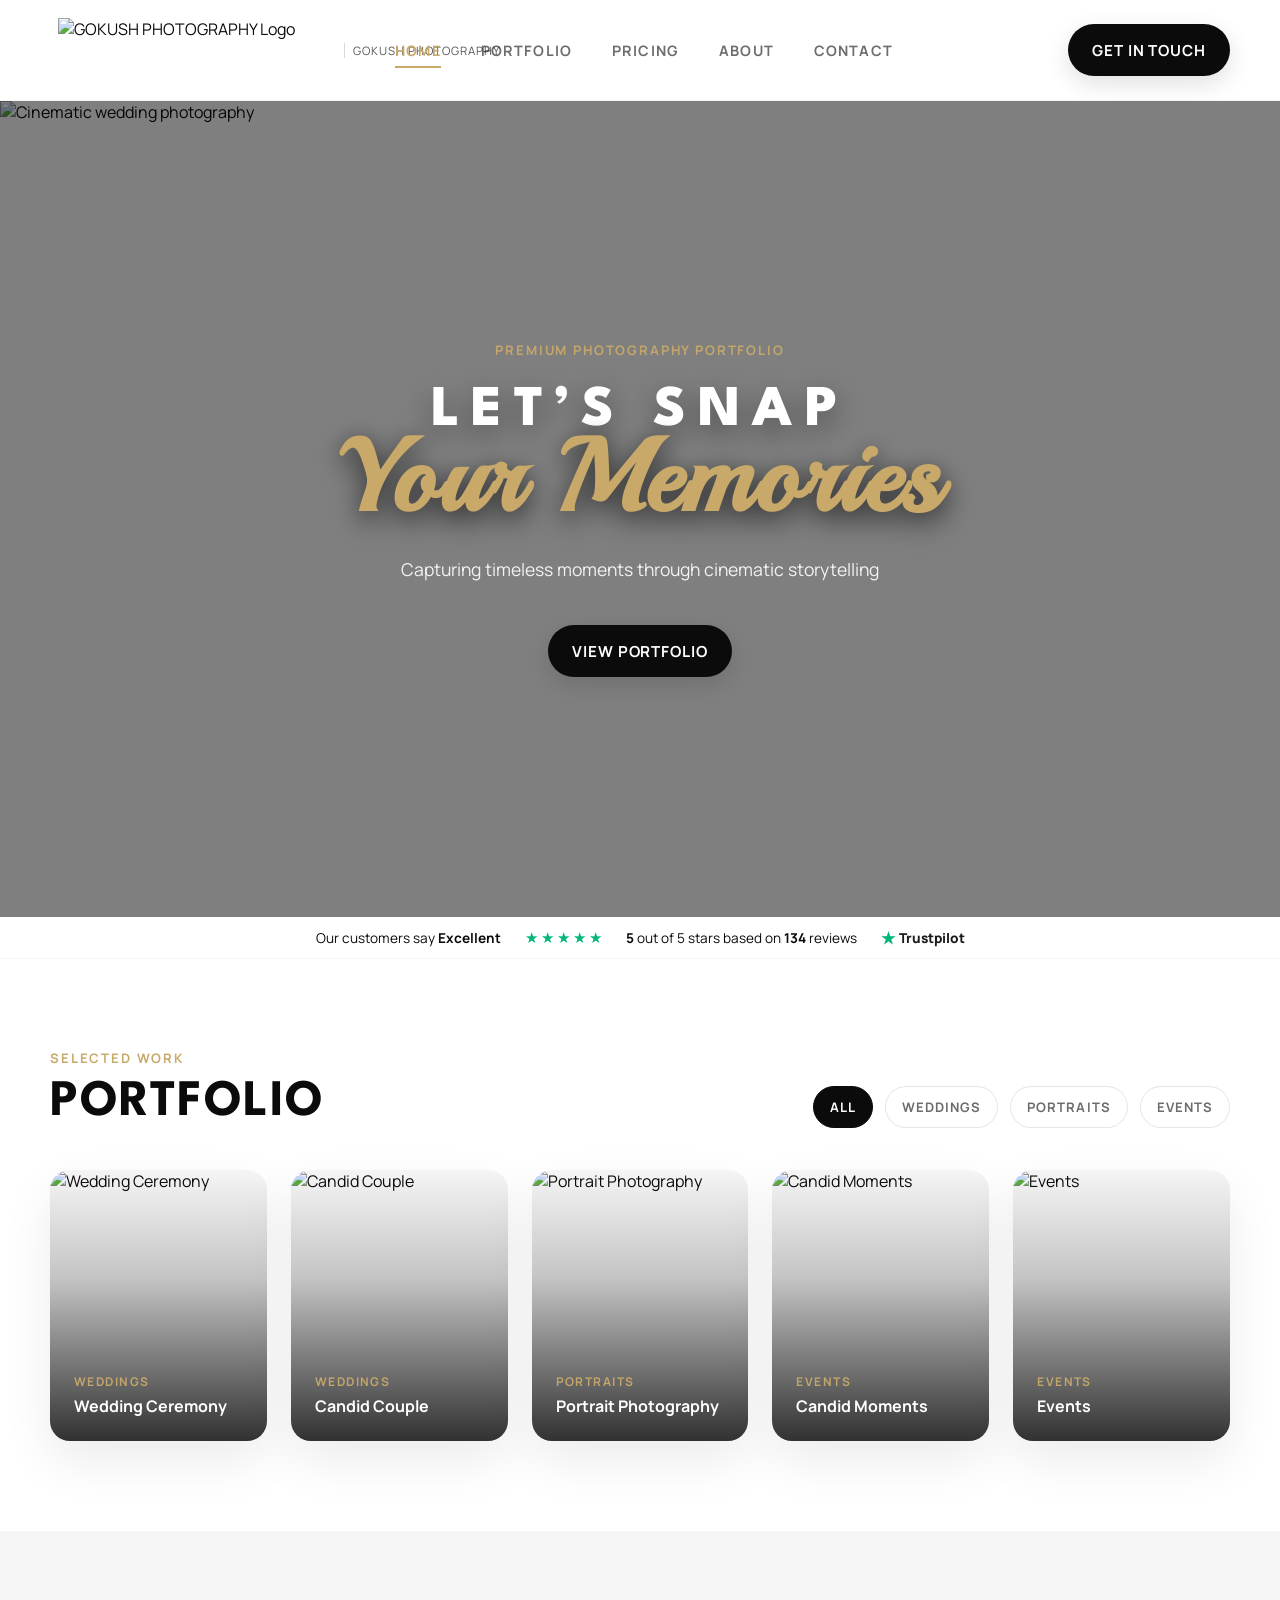
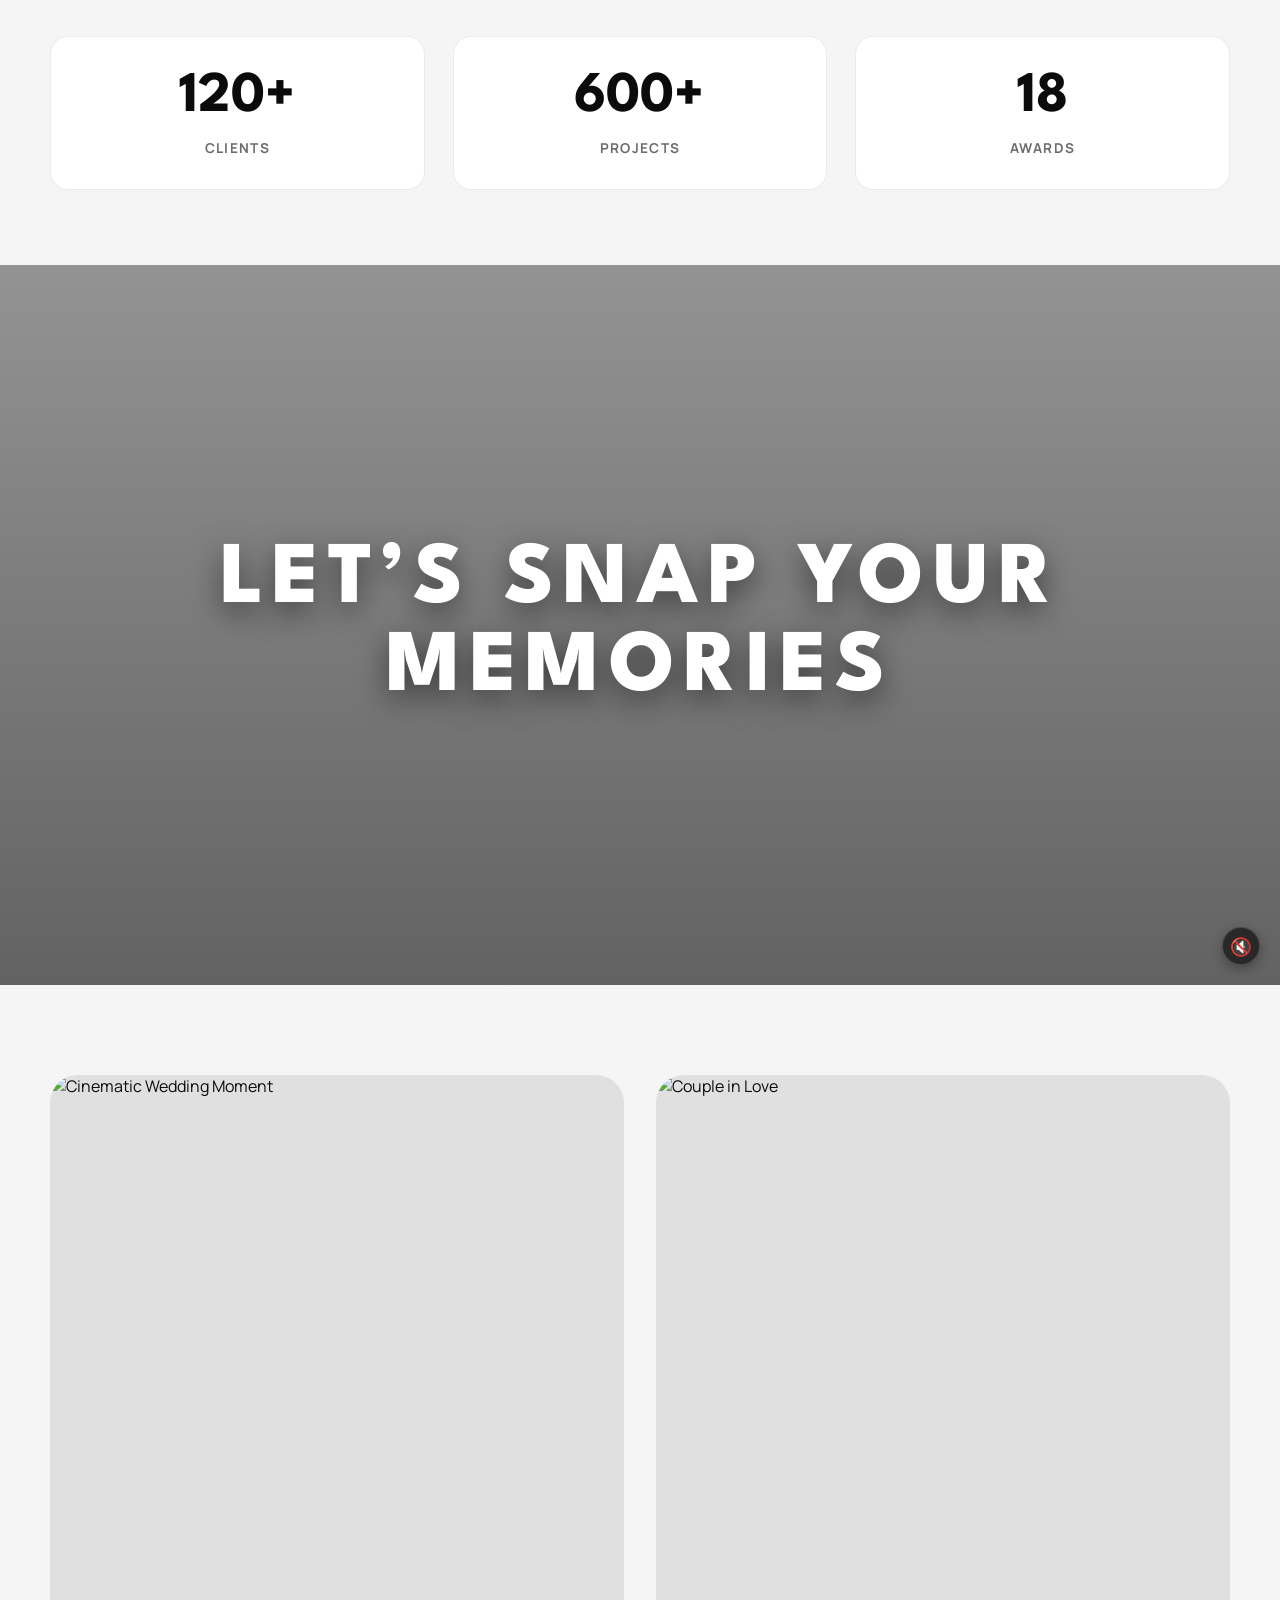
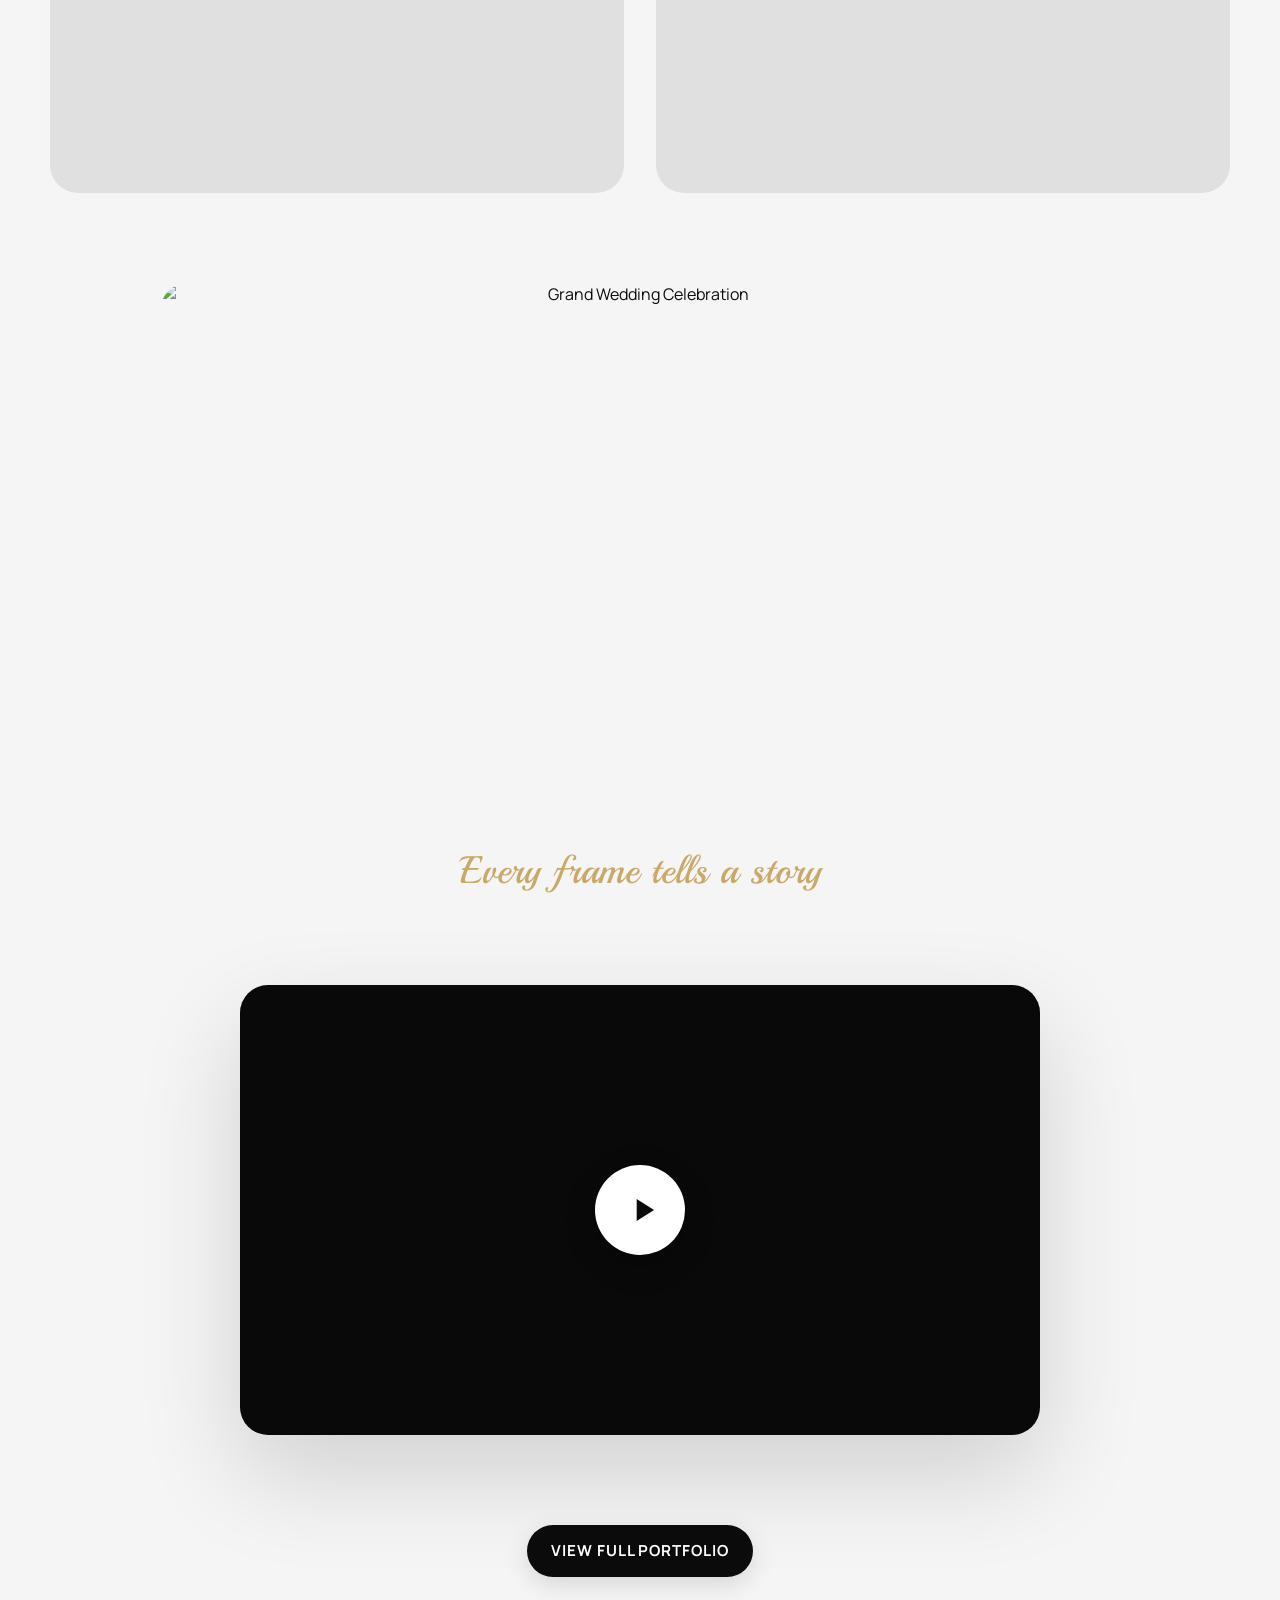
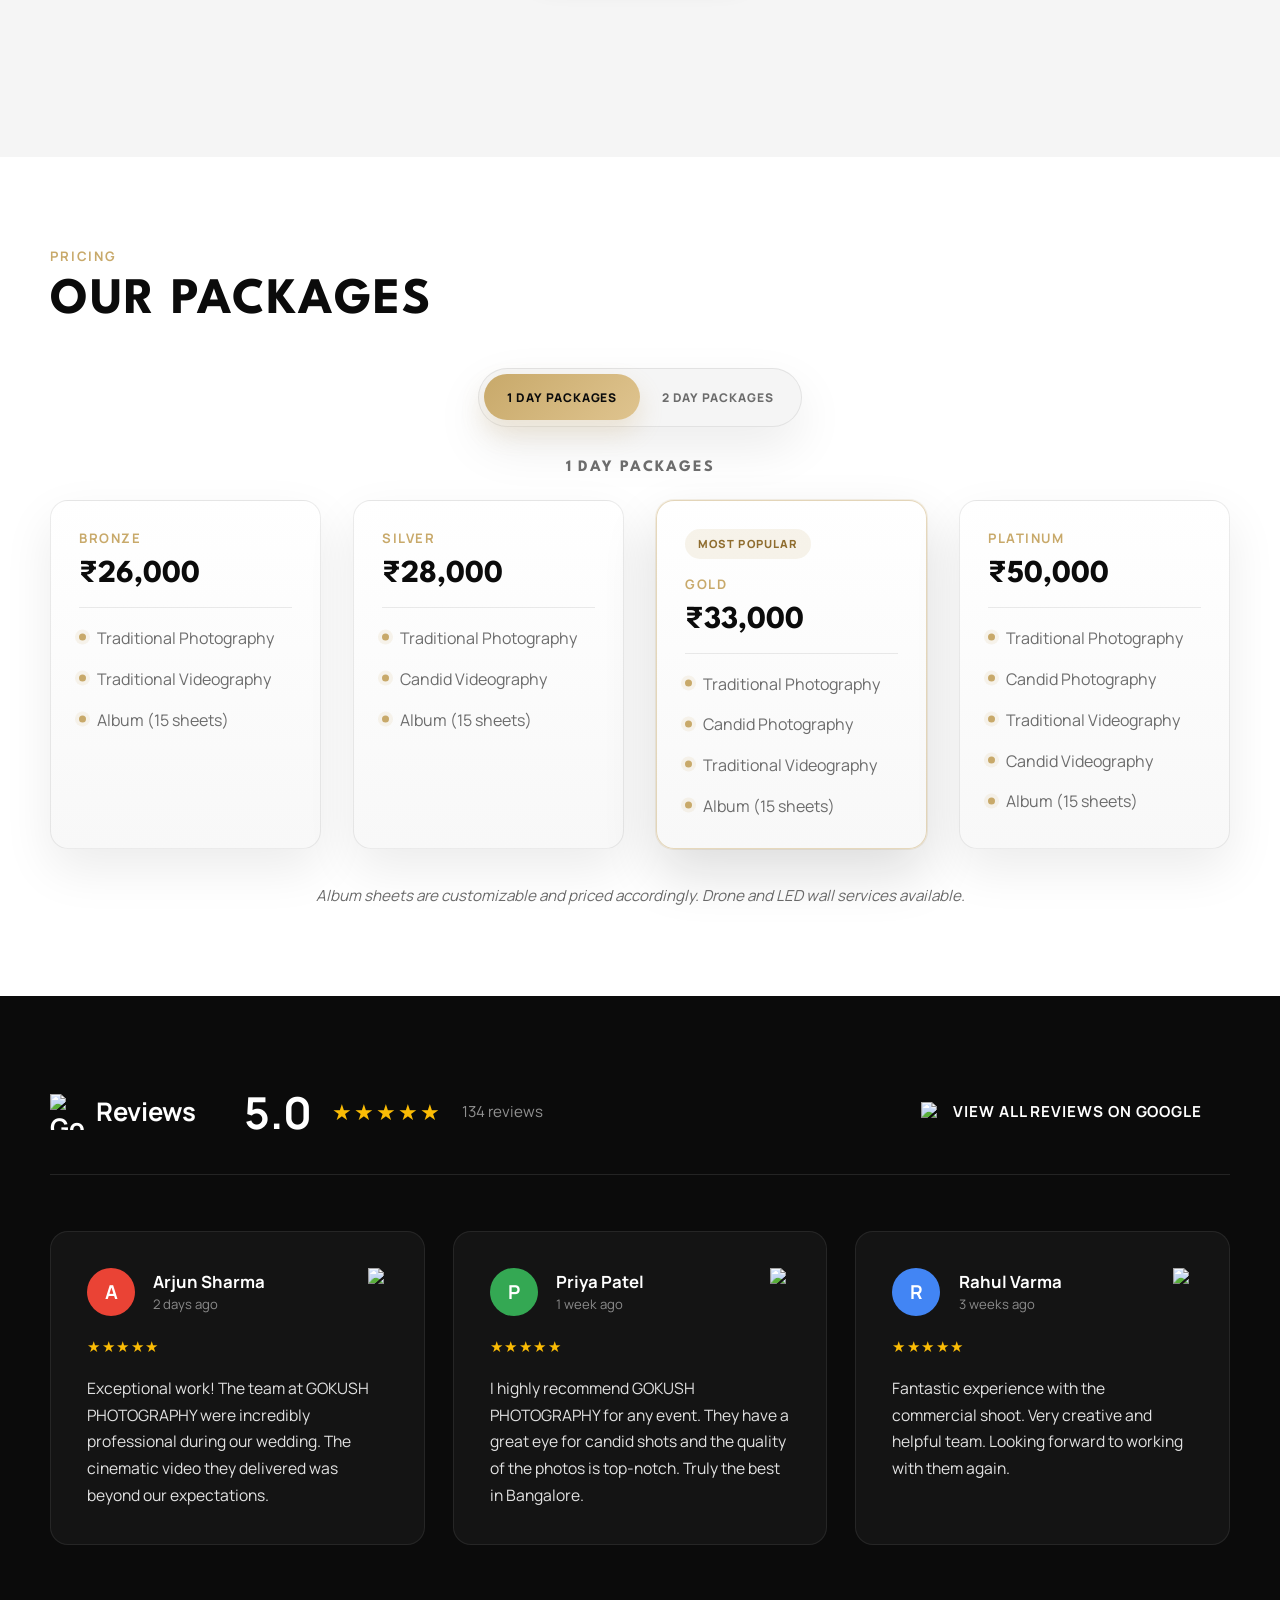
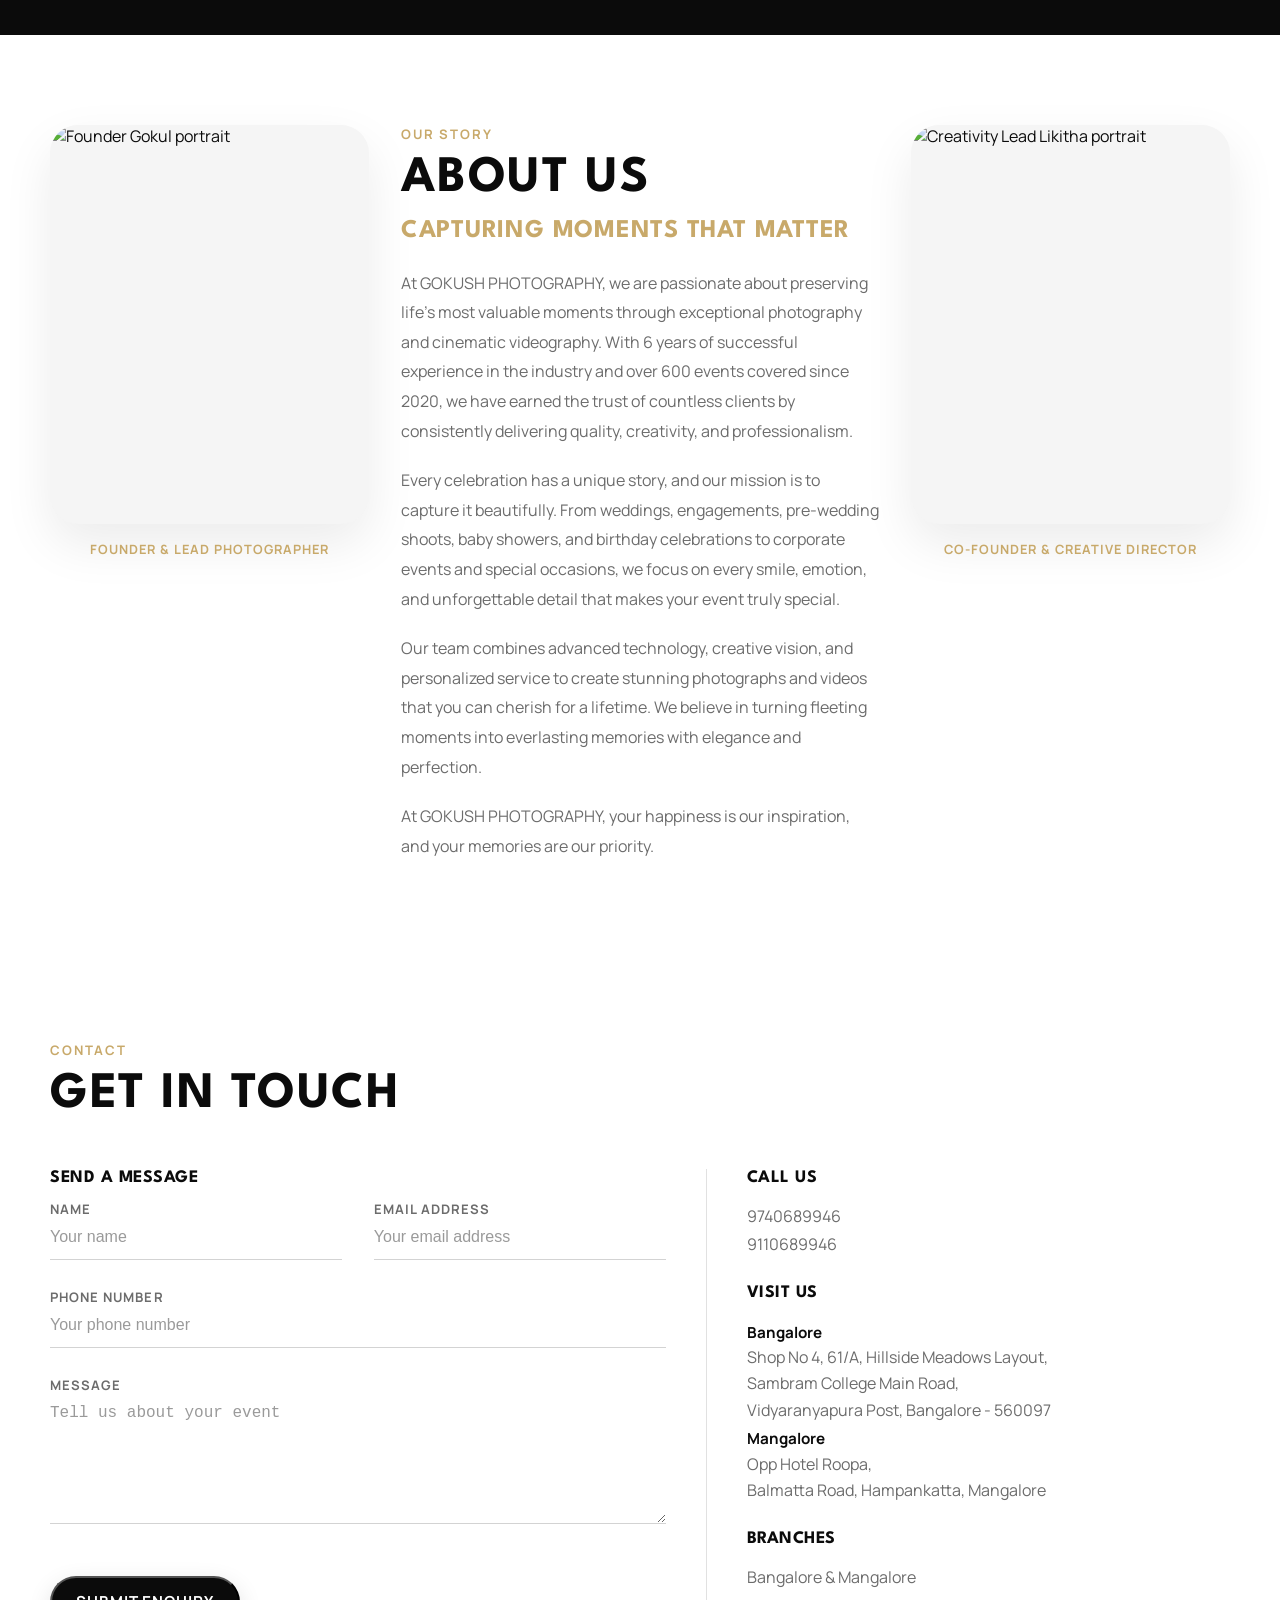
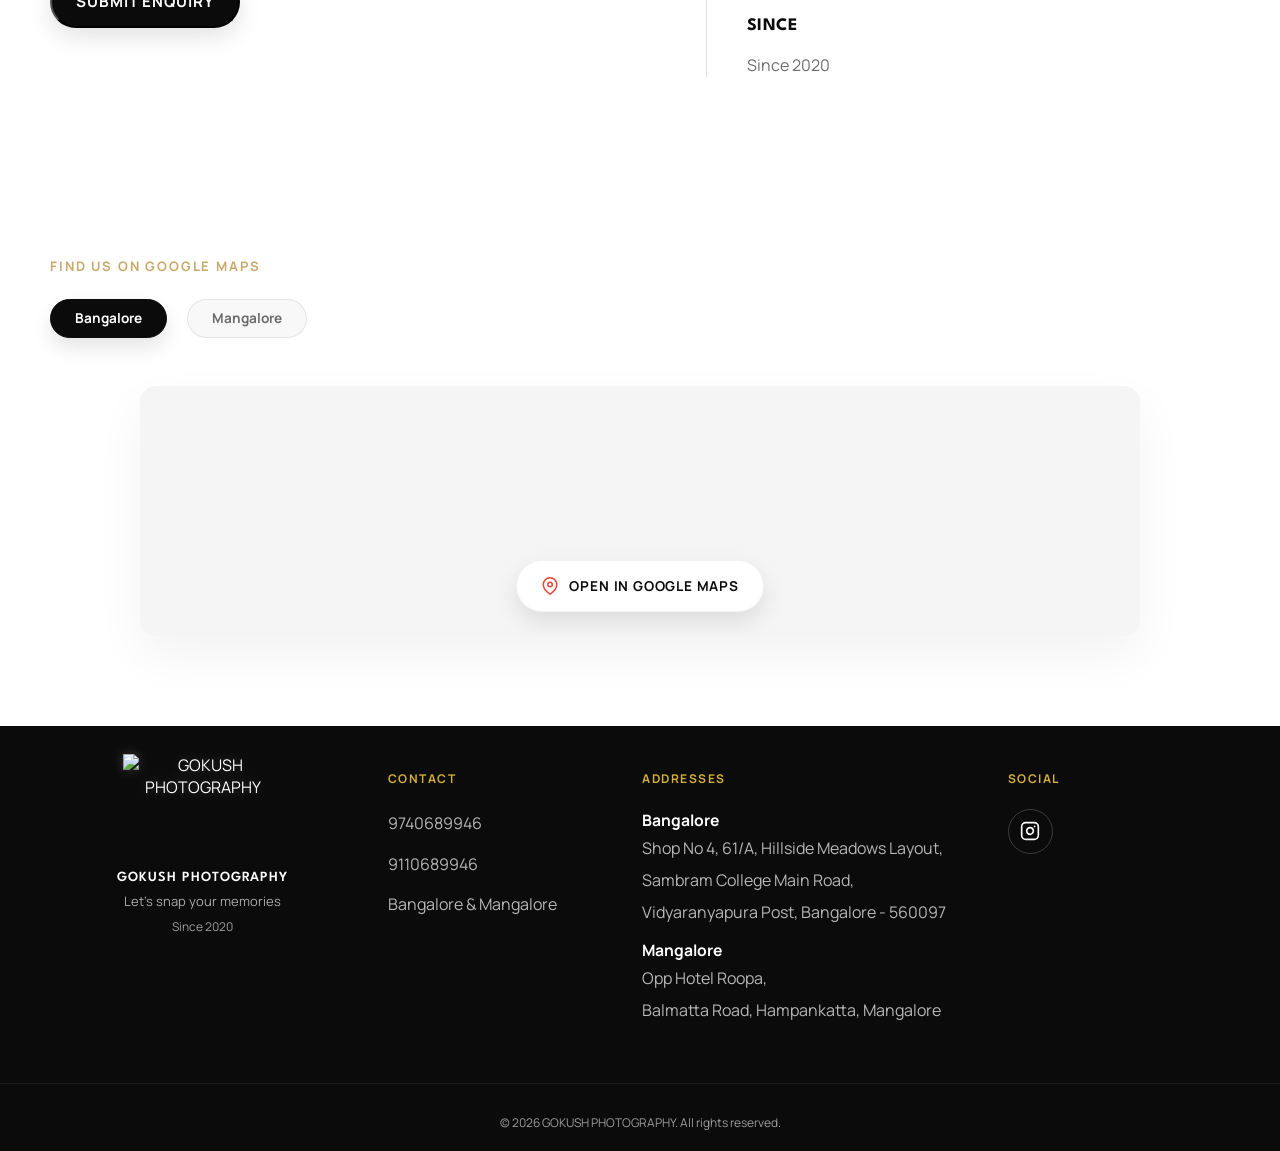
==== commit e1eca6dd: "Upload current project state" ====
--- a/index.html
+++ b/index.html
@@ -4,8 +4,8 @@
 <head>
     <meta charset="UTF-8">
     <meta name="viewport" content="width=device-width, initial-scale=1.0">
-    <title>GK Photos &amp; Video | Photography Portfolio</title>
-    <meta name="description" content="Clean, modern photography portfolio homepage for GK Photos & Video.">
+    <title>GOKUSH PHOTOGRAPHY | Photography Portfolio</title>
+    <meta name="description" content="Clean, modern photography portfolio homepage for GOKUSH PHOTOGRAPHY.">
     <link rel="preconnect" href="https://fonts.googleapis.com">
     <link rel="preconnect" href="https://fonts.gstatic.com" crossorigin>
     <link
@@ -20,9 +20,10 @@
 
     <header class="site-header">
         <div class="container navbar">
-            <a class="nav-logo" href="#home" aria-label="GK Photos &amp; Video">
-                <img src="https://res.cloudinary.com/dxmsz4akw/image/upload/q_auto/f_auto/v1776875000/BG_transprentlogo_amd7aw.png" alt="GK Logo" width="280" height="60" style="object-fit: contain;">
-                <span class="logo-text">Photos &amp; Video</span>
+            <a class="nav-logo" href="#home" aria-label="GOKUSH PHOTOGRAPHY">
+                <img src="https://res.cloudinary.com/dxmsz4akw/image/upload/q_auto/f_auto/v1781721307/BG_transprentlogo_fidaaw.png"
+                    alt="GOKUSH PHOTOGRAPHY Logo" width="280" height="60" style="object-fit: contain;">
+                <span class="logo-text">GOKUSH PHOTOGRAPHY</span>
             </a>
 
             <button class="menu-toggle" type="button" aria-expanded="false" aria-controls="site-nav">
@@ -32,17 +33,17 @@
             </button>
 
             <nav class="site-nav" id="site-nav">
-                
+
                 <a href="#home">Home</a>
-                
+
                 <a href="#portfolio">Portfolio</a>
-                
+
                 <a href="#pricing">Pricing</a>
-                
+
                 <a href="#about">About</a>
-                
+
                 <a href="#contact">Contact</a>
-                
+
                 <a class="nav-mobile-cta" href="#contact">Get in Touch</a>
             </nav>
 
@@ -53,8 +54,8 @@
     <main>
         <section class="hero-section" id="home">
             <div class="hero-media">
-                <img src="./static/images/client_images/GKP_3171.png" alt="Cinematic wedding photography" loading="eager" width="1920"
-                    height="1080">
+                <img src="./static/images/client_images/GKP_3171.png" alt="Cinematic wedding photography"
+                    loading="eager" width="1920" height="1080">
                 <div class="hero-overlay"></div>
             </div>
             <div class="hero-content container">
@@ -96,31 +97,26 @@
                         <h2>Portfolio</h2>
                     </div>
                     <div class="portfolio-filters" role="tablist" aria-label="Portfolio categories">
-                        
-                        <button class="filter-chip is-active" type="button"
-                            data-filter="All" role="tab"
+
+                        <button class="filter-chip is-active" type="button" data-filter="All" role="tab"
                             aria-selected="true">
                             All
                         </button>
-                        
-                        <button class="filter-chip" type="button"
-                            data-filter="Weddings" role="tab"
+
+                        <button class="filter-chip" type="button" data-filter="Weddings" role="tab"
                             aria-selected="false">
                             Weddings
                         </button>
-                        
-                        <button class="filter-chip" type="button"
-                            data-filter="Portraits" role="tab"
+
+                        <button class="filter-chip" type="button" data-filter="Portraits" role="tab"
                             aria-selected="false">
                             Portraits
                         </button>
-                        
-                        <button class="filter-chip" type="button"
-                            data-filter="Events" role="tab"
-                            aria-selected="false">
+
+                        <button class="filter-chip" type="button" data-filter="Events" role="tab" aria-selected="false">
                             Events
                         </button>
-                        
+
                     </div>
                 </div>
 
@@ -133,22 +129,22 @@
         <section class="content-section stats-section">
             <div class="container">
                 <div class="stats-grid">
-                    
+
                     <article class="stat-card reveal-on-scroll">
                         <strong class="stat-number" data-target="120">120+</strong>
                         <span>Clients</span>
                     </article>
-                    
+
                     <article class="stat-card reveal-on-scroll">
                         <strong class="stat-number" data-target="600">600+</strong>
                         <span>Projects</span>
                     </article>
-                    
+
                     <article class="stat-card reveal-on-scroll">
                         <strong class="stat-number" data-target="18">18</strong>
                         <span>Awards</span>
                     </article>
-                    
+
                 </div>
             </div>
         </section>
@@ -175,11 +171,11 @@
                     <!-- 2. IMAGE STORY BLOCK -->
                     <div class="image-story-block">
                         <div class="story-image reveal-on-scroll">
-                            <img src="https://res.cloudinary.com/dxmsz4akw/image/upload/q_auto,f_auto,c_fill,g_auto,w_800,h_1000/v1776782342/1a_1_oknjcd.png"
+                            <img src="https://res.cloudinary.com/dxmsz4akw/image/upload/q_auto/f_auto/v1781721693/IMG-20260617-WA0014.jpg_pczhha.jpg"
                                 alt="Cinematic Wedding Moment">
                         </div>
                         <div class="story-image reveal-on-scroll">
-                            <img src="https://res.cloudinary.com/dxmsz4akw/image/upload/q_auto,f_auto,c_fill,g_auto,w_800,h_1000/v1776782331/11a_1_wqsood.png"
+                            <img src="https://res.cloudinary.com/dxmsz4akw/image/upload/q_auto/f_auto/v1781721694/IMG-20260617-WA0012.jpg_wirorc.jpg"
                                 alt="Couple in Love">
                         </div>
                     </div>
@@ -187,7 +183,7 @@
                     <!-- 3. HIGHLIGHT IMAGE -->
                     <div class="highlight-image-block reveal-on-scroll">
                         <div class="highlight-image">
-                            <img src="https://res.cloudinary.com/dxmsz4akw/image/upload/q_auto,f_auto,c_fill,g_auto,w_1200,h_800/v1776779837/1000028718_hcsc1a.jpg"
+                            <img src="https://res.cloudinary.com/dxmsz4akw/image/upload/q_auto/f_auto/v1781723716/1000028718_hrkqbg.jpg"
                                 alt="Grand Wedding Celebration">
                         </div>
                         <p class="highlight-caption">Every frame tells a story</p>
@@ -196,9 +192,12 @@
                     <!-- 4. SECONDARY VIDEO -->
                     <div class="secondary-video-block reveal-on-scroll">
                         <div class="secondary-video-frame">
-                            <video muted playsinline preload="metadata" poster="https://images.unsplash.com/photo-1511285560929-80b456fea0bc?auto=format&amp;fit=crop&amp;w=1400&amp;q=80"
+                            <video muted playsinline preload="metadata"
+                                poster="https://res.cloudinary.com/dxmsz4akw/image/upload/v1781723802/58_ji6a2z.png"
                                 class="secondary-video">
-                                <source src="https://res.cloudinary.com/dxmsz4akw/video/upload/q_auto/f_auto/v1776668611/gk_trailer_1_1_jw1byl.mp4" type="video/mp4">
+                                <source
+                                    src="https://res.cloudinary.com/dxmsz4akw/video/upload/q_auto/f_auto/v1776668611/gk_trailer_1_1_jw1byl.mp4"
+                                    type="video/mp4">
                             </video>
                             <div class="video-controls-overlay">
                                 <button class="play-button-cinematic" aria-label="Play Video">
@@ -230,215 +229,206 @@
                 <div class="pricing-toggle-wrap">
                     <div class="pricing-toggle" role="tablist" aria-label="Package duration selector" data-active="0">
                         <span class="pricing-toggle-glider" aria-hidden="true"></span>
-                        
-                        <button class="pricing-toggle-button is-active" type="button"
-                            role="tab" data-panel-target="0"
+
+                        <button class="pricing-toggle-button is-active" type="button" role="tab" data-panel-target="0"
                             aria-selected="true">
                             1 Day Packages
                         </button>
-                        
-                        <button class="pricing-toggle-button" type="button"
-                            role="tab" data-panel-target="1"
+
+                        <button class="pricing-toggle-button" type="button" role="tab" data-panel-target="1"
                             aria-selected="false">
                             2 Day Packages
                         </button>
-                        
+
                     </div>
                 </div>
 
                 <div class="pricing-panels">
-                    
+
                     <div class="pricing-panel is-active" data-panel="0">
                         <div class="pricing-group-heading">
                             <h3>1 Day Packages</h3>
                         </div>
 
                         <div class="pricing-grid">
-                            
-                            <article
-                                class="pricing-card pricing-reveal">
-                                
+
+                            <article class="pricing-card pricing-reveal">
+
                                 <div class="pricing-tier">
                                     <span>Bronze</span>
                                     <strong>₹26,000</strong>
                                 </div>
 
                                 <ul class="pricing-features">
-                                    
+
                                     <li>Traditional Photography</li>
-                                    
+
                                     <li>Traditional Videography</li>
-                                    
+
                                     <li>Album (15 sheets)</li>
-                                    
+
                                 </ul>
                             </article>
-                            
-                            <article
-                                class="pricing-card pricing-reveal">
-                                
+
+                            <article class="pricing-card pricing-reveal">
+
                                 <div class="pricing-tier">
                                     <span>Silver</span>
                                     <strong>₹28,000</strong>
                                 </div>
 
                                 <ul class="pricing-features">
-                                    
+
                                     <li>Traditional Photography</li>
-                                    
+
                                     <li>Candid Videography</li>
-                                    
+
                                     <li>Album (15 sheets)</li>
-                                    
+
                                 </ul>
                             </article>
-                            
-                            <article
-                                class="pricing-card pricing-reveal is-featured">
-                                
+
+                            <article class="pricing-card pricing-reveal is-featured">
+
                                 <span class="pricing-badge">Most Popular</span>
-                                
+
                                 <div class="pricing-tier">
                                     <span>Gold</span>
                                     <strong>₹33,000</strong>
                                 </div>
 
                                 <ul class="pricing-features">
-                                    
+
                                     <li>Traditional Photography</li>
-                                    
+
                                     <li>Candid Photography</li>
-                                    
+
                                     <li>Traditional Videography</li>
-                                    
+
                                     <li>Album (15 sheets)</li>
-                                    
+
                                 </ul>
                             </article>
-                            
-                            <article
-                                class="pricing-card pricing-reveal">
-                                
+
+                            <article class="pricing-card pricing-reveal">
+
                                 <div class="pricing-tier">
                                     <span>Platinum</span>
                                     <strong>₹50,000</strong>
                                 </div>
 
                                 <ul class="pricing-features">
-                                    
+
                                     <li>Traditional Photography</li>
-                                    
+
                                     <li>Candid Photography</li>
-                                    
+
                                     <li>Traditional Videography</li>
-                                    
+
                                     <li>Candid Videography</li>
-                                    
+
                                     <li>Album (15 sheets)</li>
-                                    
+
                                 </ul>
                             </article>
-                            
-                        </div>
-                    </div>
-                    
+
+                        </div>
+                    </div>
+
                     <div class="pricing-panel" data-panel="1">
                         <div class="pricing-group-heading">
                             <h3>2 Day Packages</h3>
                         </div>
 
                         <div class="pricing-grid">
-                            
-                            <article
-                                class="pricing-card pricing-reveal">
-                                
+
+                            <article class="pricing-card pricing-reveal">
+
                                 <div class="pricing-tier">
                                     <span>Bronze</span>
                                     <strong>₹48,000</strong>
                                 </div>
 
                                 <ul class="pricing-features">
-                                    
+
                                     <li>Traditional Photography</li>
-                                    
+
                                     <li>Traditional Videography</li>
-                                    
+
                                     <li>Album (15 sheets)</li>
-                                    
+
                                 </ul>
                             </article>
-                            
-                            <article
-                                class="pricing-card pricing-reveal">
-                                
+
+                            <article class="pricing-card pricing-reveal">
+
                                 <div class="pricing-tier">
                                     <span>Silver</span>
                                     <strong>₹52,000</strong>
                                 </div>
 
                                 <ul class="pricing-features">
-                                    
+
                                     <li>Traditional Photography</li>
-                                    
+
                                     <li>Candid Videography</li>
-                                    
+
                                     <li>Album (15 sheets)</li>
-                                    
+
                                 </ul>
                             </article>
-                            
-                            <article
-                                class="pricing-card pricing-reveal is-featured">
-                                
+
+                            <article class="pricing-card pricing-reveal is-featured">
+
                                 <span class="pricing-badge">Most Popular</span>
-                                
+
                                 <div class="pricing-tier">
                                     <span>Gold</span>
                                     <strong>₹62,000</strong>
                                 </div>
 
                                 <ul class="pricing-features">
-                                    
+
                                     <li>Traditional Photography</li>
-                                    
+
                                     <li>Candid Photography</li>
-                                    
+
                                     <li>Traditional Videography</li>
-                                    
+
                                     <li>Album (15 sheets)</li>
-                                    
+
                                 </ul>
                             </article>
-                            
-                            <article
-                                class="pricing-card pricing-reveal">
-                                
+
+                            <article class="pricing-card pricing-reveal">
+
                                 <div class="pricing-tier">
                                     <span>Platinum</span>
                                     <strong>₹96,000</strong>
                                 </div>
 
                                 <ul class="pricing-features">
-                                    
+
                                     <li>Traditional Photography</li>
-                                    
+
                                     <li>Candid Photography</li>
-                                    
+
                                     <li>Traditional Videography</li>
-                                    
+
                                     <li>Candid Videography</li>
-                                    
+
                                     <li>Album (15 sheets)</li>
-                                    
+
                                 </ul>
                             </article>
-                            
-                        </div>
-                    </div>
-                    
-                </div>
-
-                <p class="pricing-note">Album sheets are customizable and priced accordingly. Drone and LED wall services available.</p>
+
+                        </div>
+                    </div>
+
+                </div>
+
+                <p class="pricing-note">Album sheets are customizable and priced accordingly. Drone and LED wall
+                    services available.</p>
             </div>
         </section>
 
@@ -459,8 +449,8 @@
                             <span class="gr-count">134 reviews</span>
                         </div>
                     </div>
-                    <a href="https://www.google.com/maps/place/Gk+photos+and+video/@13.085801,77.5484059,17z/data=!4m8!3m7!1s0x3bae239aa132b403:0xc0178af12128eea2!8m2!3d13.085801!4d77.5484059!9m1!1b1!16s%2Fg%2F11rv9jgyr0" class="button button-outline gr-view-btn"
-                        target="_blank" rel="noopener">
+                    <a href="https://www.google.com/maps/place/Gk+photos+and+video/@13.085801,77.5484059,17z/data=!4m8!3m7!1s0x3bae239aa132b403:0xc0178af12128eea2!8m2!3d13.085801!4d77.5484059!9m1!1b1!16s%2Fg%2F11rv9jgyr0"
+                        class="button button-outline gr-view-btn" target="_blank" rel="noopener">
                         <img src="https://upload.wikimedia.org/wikipedia/commons/c/c1/Google_%22G%22_logo.svg"
                             alt="Google" class="btn-icon">
                         View all reviews on Google
@@ -477,7 +467,8 @@
             <div class="container about-grid">
                 <div class="about-column about-left reveal-on-scroll stagger-1">
                     <div class="about-media">
-                        <img src="https://res.cloudinary.com/dxmsz4akw/image/upload/q_auto/f_auto/v1776774152/Gokul_-_owner_photographer_nzgzkg.png" alt="Founder Gokul portrait" loading="lazy">
+                        <img src="https://res.cloudinary.com/dxmsz4akw/image/upload/q_auto/f_auto/v1776774152/Gokul_-_owner_photographer_nzgzkg.png"
+                            alt="Founder Gokul portrait" loading="lazy">
                     </div>
                     <div class="about-founder-label">Founder &amp; Lead Photographer</div>
                 </div>
@@ -485,19 +476,28 @@
                     <p class="section-kicker">Our Story</p>
                     <h2>About Us</h2>
                     <h3>Capturing Moments That Matter</h3>
-                    
-                    <p>At GK Photos and Video, we are passionate about preserving life&#39;s most valuable moments through exceptional photography and cinematic videography. With 6 years of successful experience in the industry and over 600 events covered since 2020, we have earned the trust of countless clients by consistently delivering quality, creativity, and professionalism.</p>
-                    
-                    <p>Every celebration has a unique story, and our mission is to capture it beautifully. From weddings, engagements, pre-wedding shoots, baby showers, and birthday celebrations to corporate events and special occasions, we focus on every smile, emotion, and unforgettable detail that makes your event truly special.</p>
-                    
-                    <p>Our team combines advanced technology, creative vision, and personalized service to create stunning photographs and videos that you can cherish for a lifetime. We believe in turning fleeting moments into everlasting memories with elegance and perfection.</p>
-                    
-                    <p>At GK Photos and Video, your happiness is our inspiration, and your memories are our priority.</p>
-                    
+
+                    <p>At GOKUSH PHOTOGRAPHY, we are passionate about preserving life&#39;s most valuable moments
+                        through exceptional photography and cinematic videography. With 6 years of successful experience
+                        in the industry and over 600 events covered since 2020, we have earned the trust of countless
+                        clients by consistently delivering quality, creativity, and professionalism.</p>
+
+                    <p>Every celebration has a unique story, and our mission is to capture it beautifully. From
+                        weddings, engagements, pre-wedding shoots, baby showers, and birthday celebrations to corporate
+                        events and special occasions, we focus on every smile, emotion, and unforgettable detail that
+                        makes your event truly special.</p>
+
+                    <p>Our team combines advanced technology, creative vision, and personalized service to create
+                        stunning photographs and videos that you can cherish for a lifetime. We believe in turning
+                        fleeting moments into everlasting memories with elegance and perfection.</p>
+
+                    <p>At GOKUSH PHOTOGRAPHY, your happiness is our inspiration, and your memories are our priority.</p>
+
                 </div>
                 <div class="about-column about-right reveal-on-scroll stagger-3">
                     <div class="about-media">
-                        <img src="https://res.cloudinary.com/dxmsz4akw/image/upload/q_auto/f_auto/v1776772825/likitha_Owner_creativity_lead_yaebra.png" alt="Creativity Lead Likitha portrait" loading="lazy">
+                        <img src="https://res.cloudinary.com/dxmsz4akw/image/upload/q_auto/f_auto/v1776772825/likitha_Owner_creativity_lead_yaebra.png"
+                            alt="Creativity Lead Likitha portrait" loading="lazy">
                     </div>
                     <div class="about-founder-label">Co-Founder &amp; Creative Director</div>
                 </div>
@@ -546,36 +546,36 @@
                     <aside class="details-column">
                         <div class="details-block">
                             <h3>Call Us</h3>
-                            
+
                             <a href="tel:+919740689946">9740689946</a>
-                            
+
                             <a href="tel:+919110689946">9110689946</a>
-                            
+
                         </div>
 
                         <div class="details-block">
                             <h3>Visit Us</h3>
-                            
+
                             <div class="contact-address">
                                 <strong>Bangalore</strong>
-                                
+
                                 <p>Shop No 4, 61/A, Hillside Meadows Layout,</p>
-                                
+
                                 <p>Sambram College Main Road,</p>
-                                
+
                                 <p>Vidyaranyapura Post, Bangalore - 560097</p>
-                                
+
                             </div>
-                            
+
                             <div class="contact-address">
                                 <strong>Mangalore</strong>
-                                
+
                                 <p>Opp Hotel Roopa,</p>
-                                
+
                                 <p>Balmatta Road, Hampankatta, Mangalore</p>
-                                
+
                             </div>
-                            
+
                         </div>
 
                         <div class="details-block">
@@ -598,31 +598,31 @@
                     <div>
                         <p class="section-kicker">Find Us on Google Maps</p>
                         <div class="map-location-tabs">
-                            
-                            <button class="map-tab-btn is-active" type="button"
-                                data-map-id="bangalore">
+
+                            <button class="map-tab-btn is-active" type="button" data-map-id="bangalore">
                                 Bangalore
                             </button>
-                            
-                            <button class="map-tab-btn" type="button"
-                                data-map-id="mangalore">
+
+                            <button class="map-tab-btn" type="button" data-map-id="mangalore">
                                 Mangalore
                             </button>
-                            
+
                         </div>
                     </div>
                 </div>
 
                 <div class="map-display-area">
-                    
+
                     <div class="map-container is-visible" id="map-bangalore">
                         <div class="map-frame">
-                            <iframe src="https://www.google.com/maps/embed?pb=!1m18!1m12!1m3!1d3886.184852358051!2d77.54493001000001!3d13.087480700000001!2m3!1f0!2f0!3f0!3m2!1i1024!2i768!4f13.1!3m3!1m2!1s0x3bae239aa132b403%3A0xc0178af12128eea2!2sGk%20photos%20and%20video!5e0!3m2!1sen!2sin!4v1776537623000!5m2!1sen!2sin" title="GK Photos & Video Bangalore map"
-                                loading="lazy" referrerpolicy="no-referrer-when-downgrade"></iframe>
+                            <iframe
+                                src="https://www.google.com/maps/embed?pb=!1m18!1m12!1m3!1d3886.184852358051!2d77.54493001000001!3d13.087480700000001!2m3!1f0!2f0!3f0!3m2!1i1024!2i768!4f13.1!3m3!1m2!1s0x3bae239aa132b403%3A0xc0178af12128eea2!2sGk%20photos%20and%20video!5e0!3m2!1sen!2sin!4v1776537623000!5m2!1sen!2sin"
+                                title="GOKUSH PHOTOGRAPHY Bangalore map" loading="lazy"
+                                referrerpolicy="no-referrer-when-downgrade"></iframe>
                         </div>
                         <div class="map-action">
-                            <a href="https://www.google.com/maps/place/Gk+photos+and+video/@13.0874859,77.54493,17z/data=!4m6!3m5!1s0x3bae239aa132b403:0xc0178af12128eea2!8m2!3d13.0874807!4d77.5475049!16s%2Fg%2F11zj349zzm" target="_blank" class="button button-primary map-link-btn"
-                                rel="noopener">
+                            <a href="https://www.google.com/maps/place/Gk+photos+and+video/@13.0874859,77.54493,17z/data=!4m6!3m5!1s0x3bae239aa132b403:0xc0178af12128eea2!8m2!3d13.0874807!4d77.5475049!16s%2Fg%2F11zj349zzm"
+                                target="_blank" class="button button-primary map-link-btn" rel="noopener">
                                 <svg viewBox="0 0 24 24" fill="none" stroke="currentColor" stroke-width="2">
                                     <path d="M21 10c0 7-9 13-9 13s-9-6-9-13a9 9 0 0118 0z" />
                                     <circle cx="12" cy="10" r="3" />
@@ -631,15 +631,17 @@
                             </a>
                         </div>
                     </div>
-                    
+
                     <div class="map-container" id="map-mangalore">
                         <div class="map-frame">
-                            <iframe src="https://www.google.com/maps/embed?pb=!1m18!1m12!1m3!1d3889.576020526017!2d74.84298191000001!3d12.8706322!2m3!1f0!2f0!3f0!3m2!1i1024!2i768!4f13.1!3m3!1m2!1s0x3ba35bf6101476f3:0x1fd2deaab8428c1f!2sGk%20photos%20and%20video!5e0!3m2!1sen!2sin!4v1776537713437!5m2!1sen!2sin" title="GK Photos & Video Mangalore map"
-                                loading="lazy" referrerpolicy="no-referrer-when-downgrade"></iframe>
+                            <iframe
+                                src="https://www.google.com/maps/embed?pb=!1m18!1m12!1m3!1d3889.576020526017!2d74.84298191000001!3d12.8706322!2m3!1f0!2f0!3f0!3m2!1i1024!2i768!4f13.1!3m3!1m2!1s0x3ba35bf6101476f3:0x1fd2deaab8428c1f!2sGk%20photos%20and%20video!5e0!3m2!1sen!2sin!4v1776537713437!5m2!1sen!2sin"
+                                title="GOKUSH PHOTOGRAPHY Mangalore map" loading="lazy"
+                                referrerpolicy="no-referrer-when-downgrade"></iframe>
                         </div>
                         <div class="map-action">
-                            <a href="https://www.google.com/maps/place/Gk+photos+and+video/@12.8706374,74.8429819,17z/data=!4m6!3m5!1s0x3ba35bf6101476f3:0x1fd2deaab8428c1f!8m2!3d12.8706322!4d74.8455568!16s%2Fg%2F11sgkxnbs8" target="_blank" class="button button-primary map-link-btn"
-                                rel="noopener">
+                            <a href="https://www.google.com/maps/place/Gk+photos+and+video/@12.8706374,74.8429819,17z/data=!4m6!3m5!1s0x3ba35bf6101476f3:0x1fd2deaab8428c1f!8m2!3d12.8706322!4d74.8455568!16s%2Fg%2F11sgkxnbs8"
+                                target="_blank" class="button button-primary map-link-btn" rel="noopener">
                                 <svg viewBox="0 0 24 24" fill="none" stroke="currentColor" stroke-width="2">
                                     <path d="M21 10c0 7-9 13-9 13s-9-6-9-13a9 9 0 0118 0z" />
                                     <circle cx="12" cy="10" r="3" />
@@ -648,7 +650,7 @@
                             </a>
                         </div>
                     </div>
-                    
+
                 </div>
             </div>
         </section>
@@ -657,55 +659,57 @@
     <footer class="site-footer footer">
         <div class="container footer-grid">
             <div class="footer-left">
-                <a class="footer-logo" href="#home" aria-label="GK Photos &amp; Video">
-                    <img src="https://res.cloudinary.com/dxmsz4akw/image/upload/q_auto/f_auto/v1776875000/BG_transprentlogo_amd7aw.png"
-                        alt="GK Photos &amp; Video" style="object-fit: contain;" loading="lazy" width="160" height="34">
+                <a class="footer-logo" href="#home" aria-label="GOKUSH PHOTOGRAPHY">
+                    <img src="https://res.cloudinary.com/dxmsz4akw/image/upload/q_auto/f_auto/v1781721307/BG_transprentlogo_fidaaw.png"
+                        alt="GOKUSH PHOTOGRAPHY" style="object-fit: contain;" loading="lazy" width="160" height="34">
                 </a>
-                <h3>GK Photos &amp; Video</h3>
+                <h3>GOKUSH PHOTOGRAPHY</h3>
                 <p>Let&#39;s snap your memories</p>
                 <span>Since 2020</span>
             </div>
 
             <div class="footer-column">
                 <h4>Contact</h4>
-                
+
                 <a href="tel:+919740689946">9740689946</a>
-                
+
                 <a href="tel:+919110689946">9110689946</a>
-                
+
                 <p>Bangalore &amp; Mangalore</p>
             </div>
 
             <div class="footer-column">
                 <h4>Addresses</h4>
-                
+
                 <div class="footer-address">
                     <strong>Bangalore</strong>
-                    
+
                     <p>Shop No 4, 61/A, Hillside Meadows Layout,</p>
-                    
+
                     <p>Sambram College Main Road,</p>
-                    
+
                     <p>Vidyaranyapura Post, Bangalore - 560097</p>
-                    
-                </div>
-                
+
+                </div>
+
                 <div class="footer-address">
                     <strong>Mangalore</strong>
-                    
+
                     <p>Opp Hotel Roopa,</p>
-                    
+
                     <p>Balmatta Road, Hampankatta, Mangalore</p>
-                    
-                </div>
-                
+
+                </div>
+
             </div>
 
             <div class="footer-column">
                 <h4>Social</h4>
                 <div class="footer-social">
-                    <a href="https://www.instagram.com/gk_photos_and_video?igsh=MW1mcnE1Y2F2aDZvNg==" target="_blank" rel="noopener noreferrer" aria-label="Follow us on Instagram">
-                        <svg viewBox="0 0 24 24" fill="none" stroke="currentColor" stroke-width="2" stroke-linecap="round" stroke-linejoin="round">
+                    <a href="https://www.instagram.com/gk_photos_and_video?igsh=MW1mcnE1Y2F2aDZvNg==" target="_blank"
+                        rel="noopener noreferrer" aria-label="Follow us on Instagram">
+                        <svg viewBox="0 0 24 24" fill="none" stroke="currentColor" stroke-width="2"
+                            stroke-linecap="round" stroke-linejoin="round">
                             <rect x="2" y="2" width="20" height="20" rx="5" ry="5"></rect>
                             <path d="M16 11.37A4 4 0 1 1 12.63 8 4 4 0 0 1 16 11.37z"></path>
                             <line x1="17.5" y1="6.5" x2="17.51" y2="6.5"></line>
@@ -718,7 +722,7 @@
         <div class="footer-divider"></div>
 
         <div class="container footer-bottom">
-            <p>&copy; 2026 GK Photos &amp; Video. All rights reserved.</p>
+            <p>&copy; 2026 GOKUSH PHOTOGRAPHY. All rights reserved.</p>
         </div>
     </footer>
 
@@ -730,7 +734,7 @@
     </button>
 
     <!-- Scripts -->
-    
+
     <script src="./static/js/main.js"></script>
 </body>
 
--- a/static/css/style.css
+++ b/static/css/style.css
@@ -785,7 +785,7 @@
 
 .portfolio-grid {
     display: grid;
-    grid-template-columns: repeat(4, 1fr);
+    grid-template-columns: repeat(5, 1fr);
     gap: 24px;
 }
 
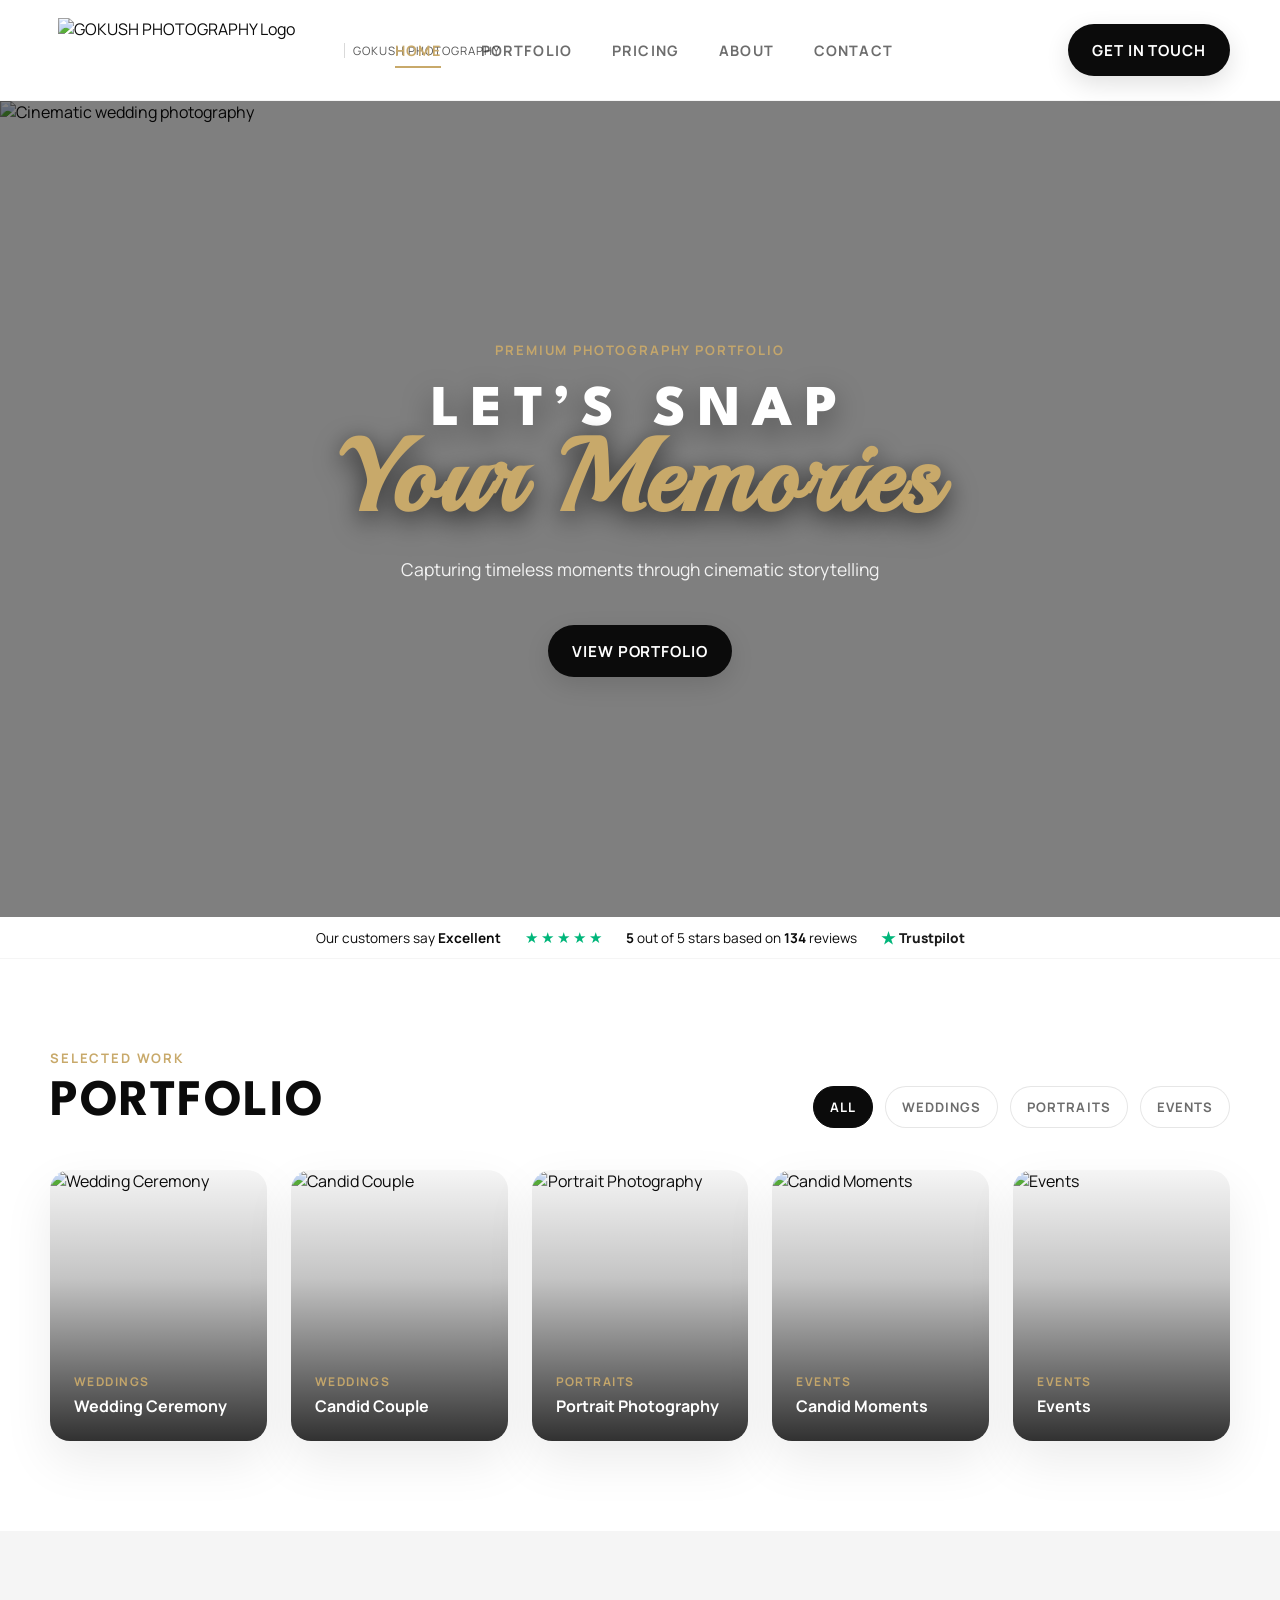
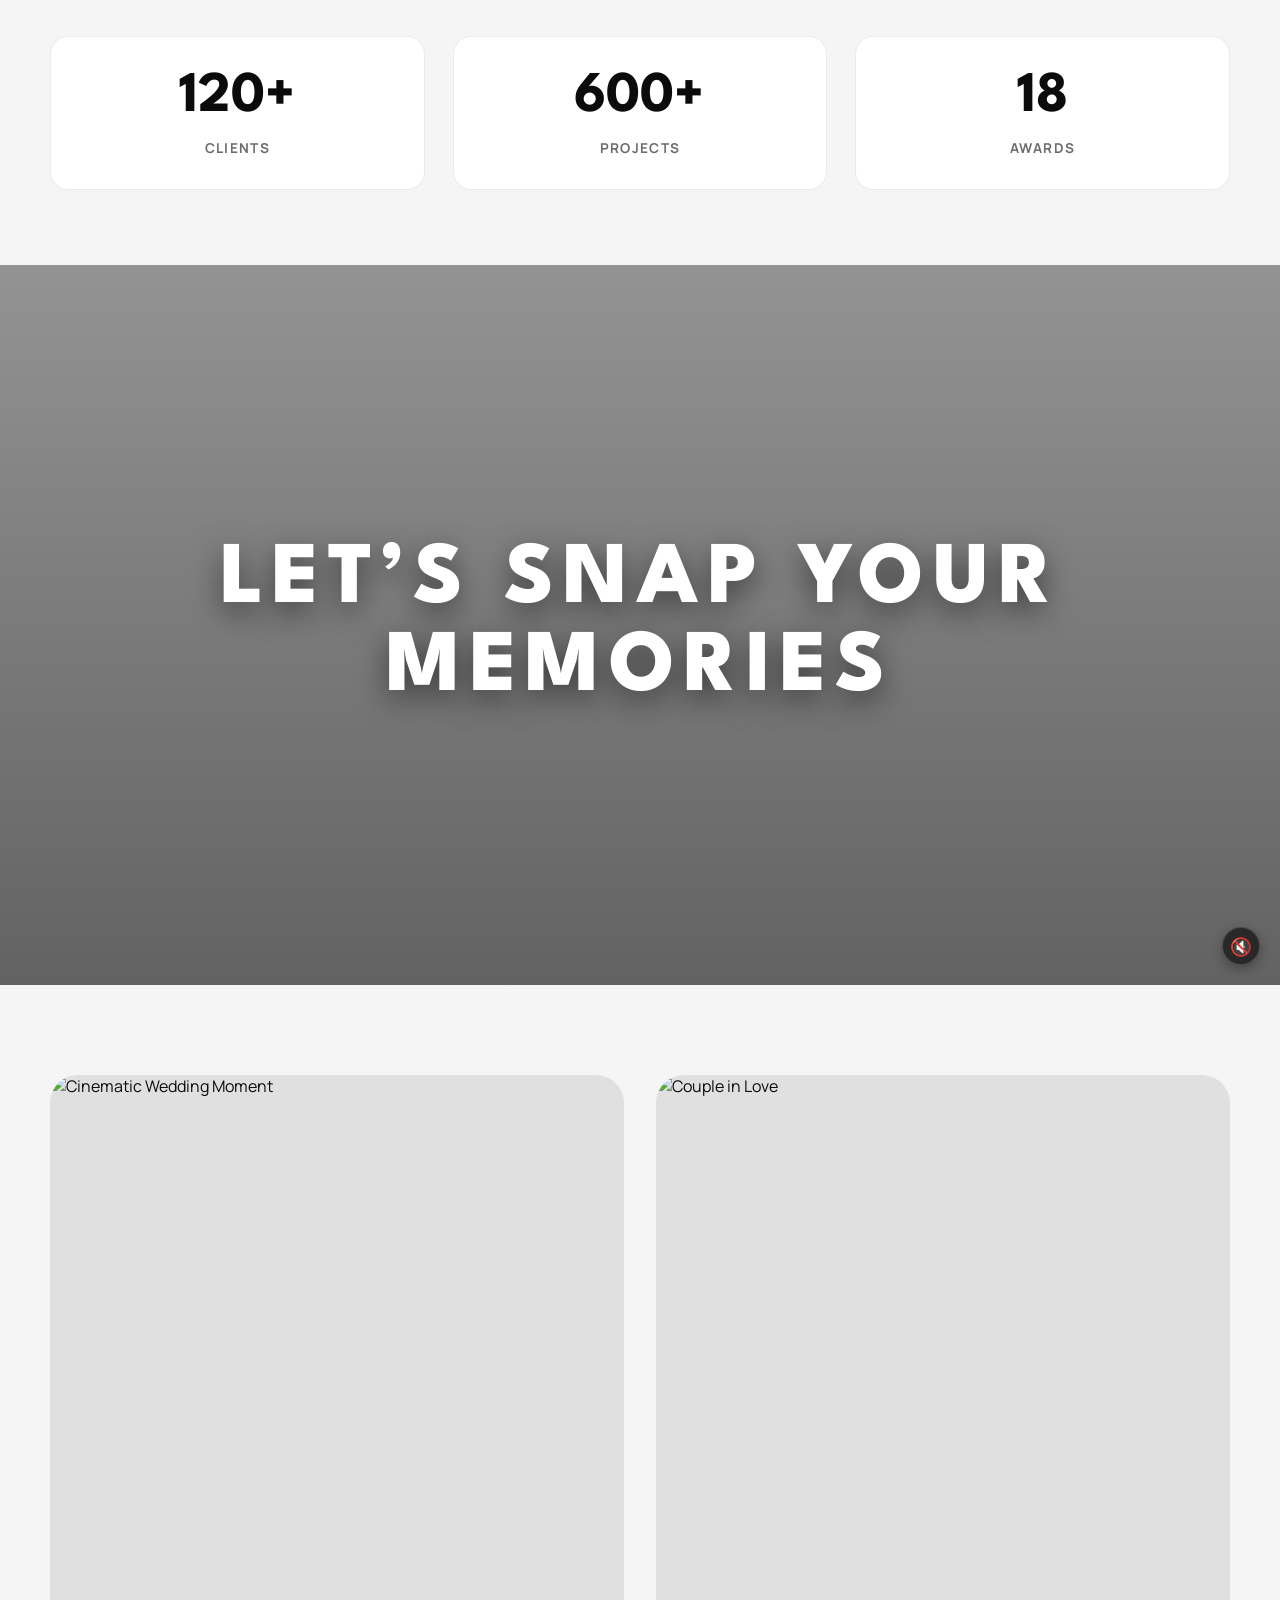
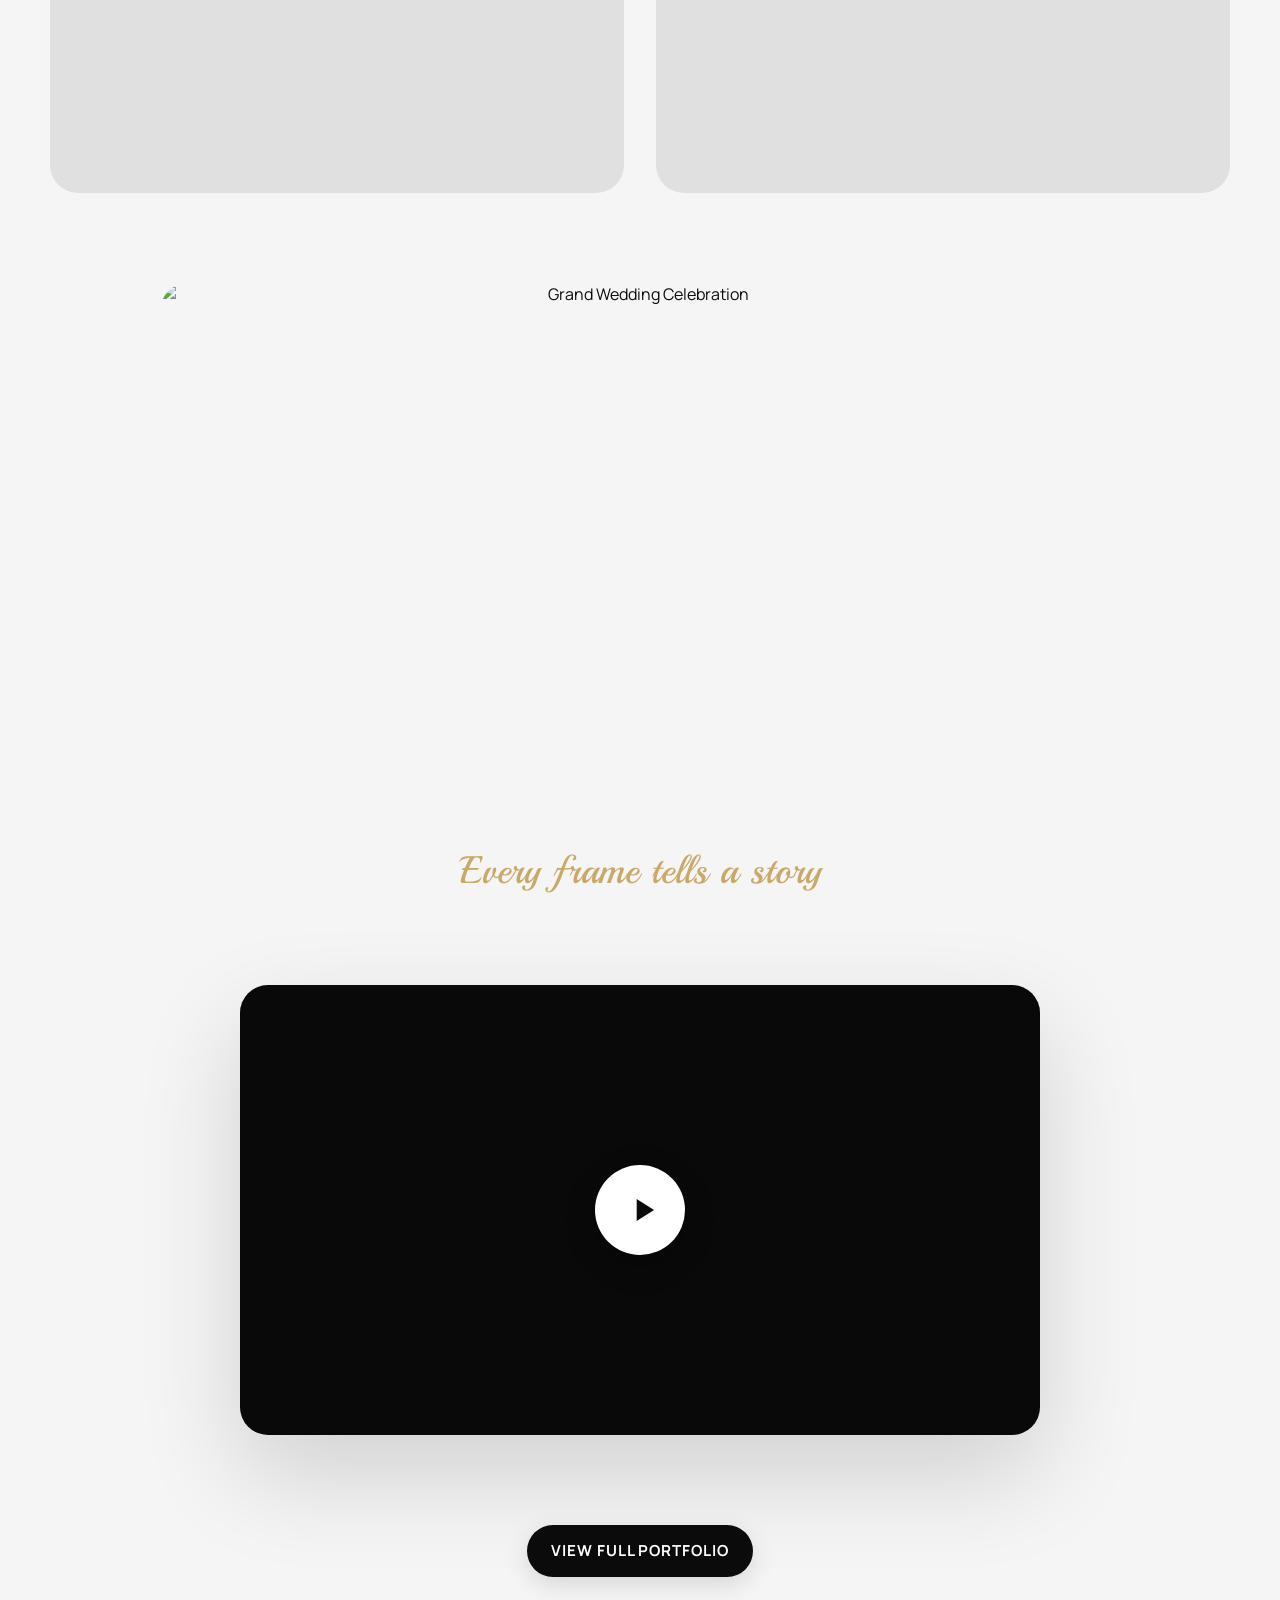
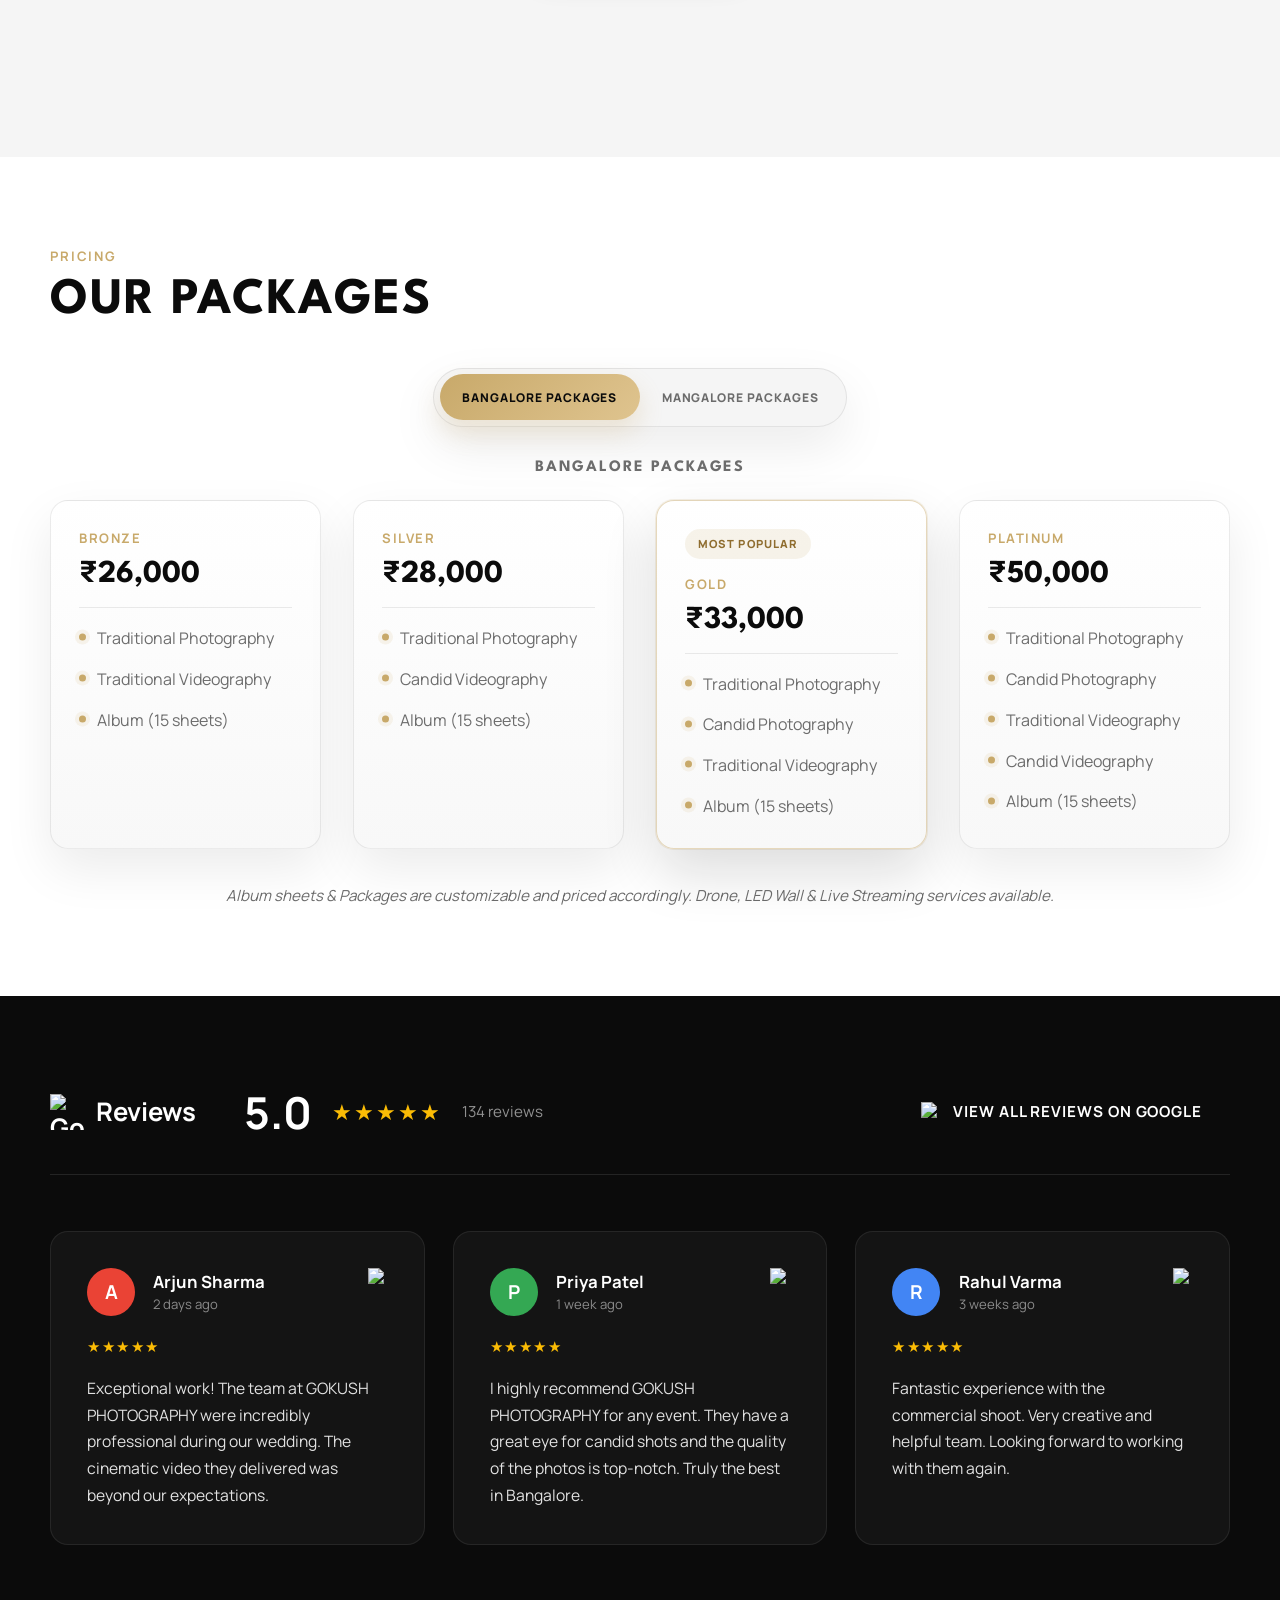
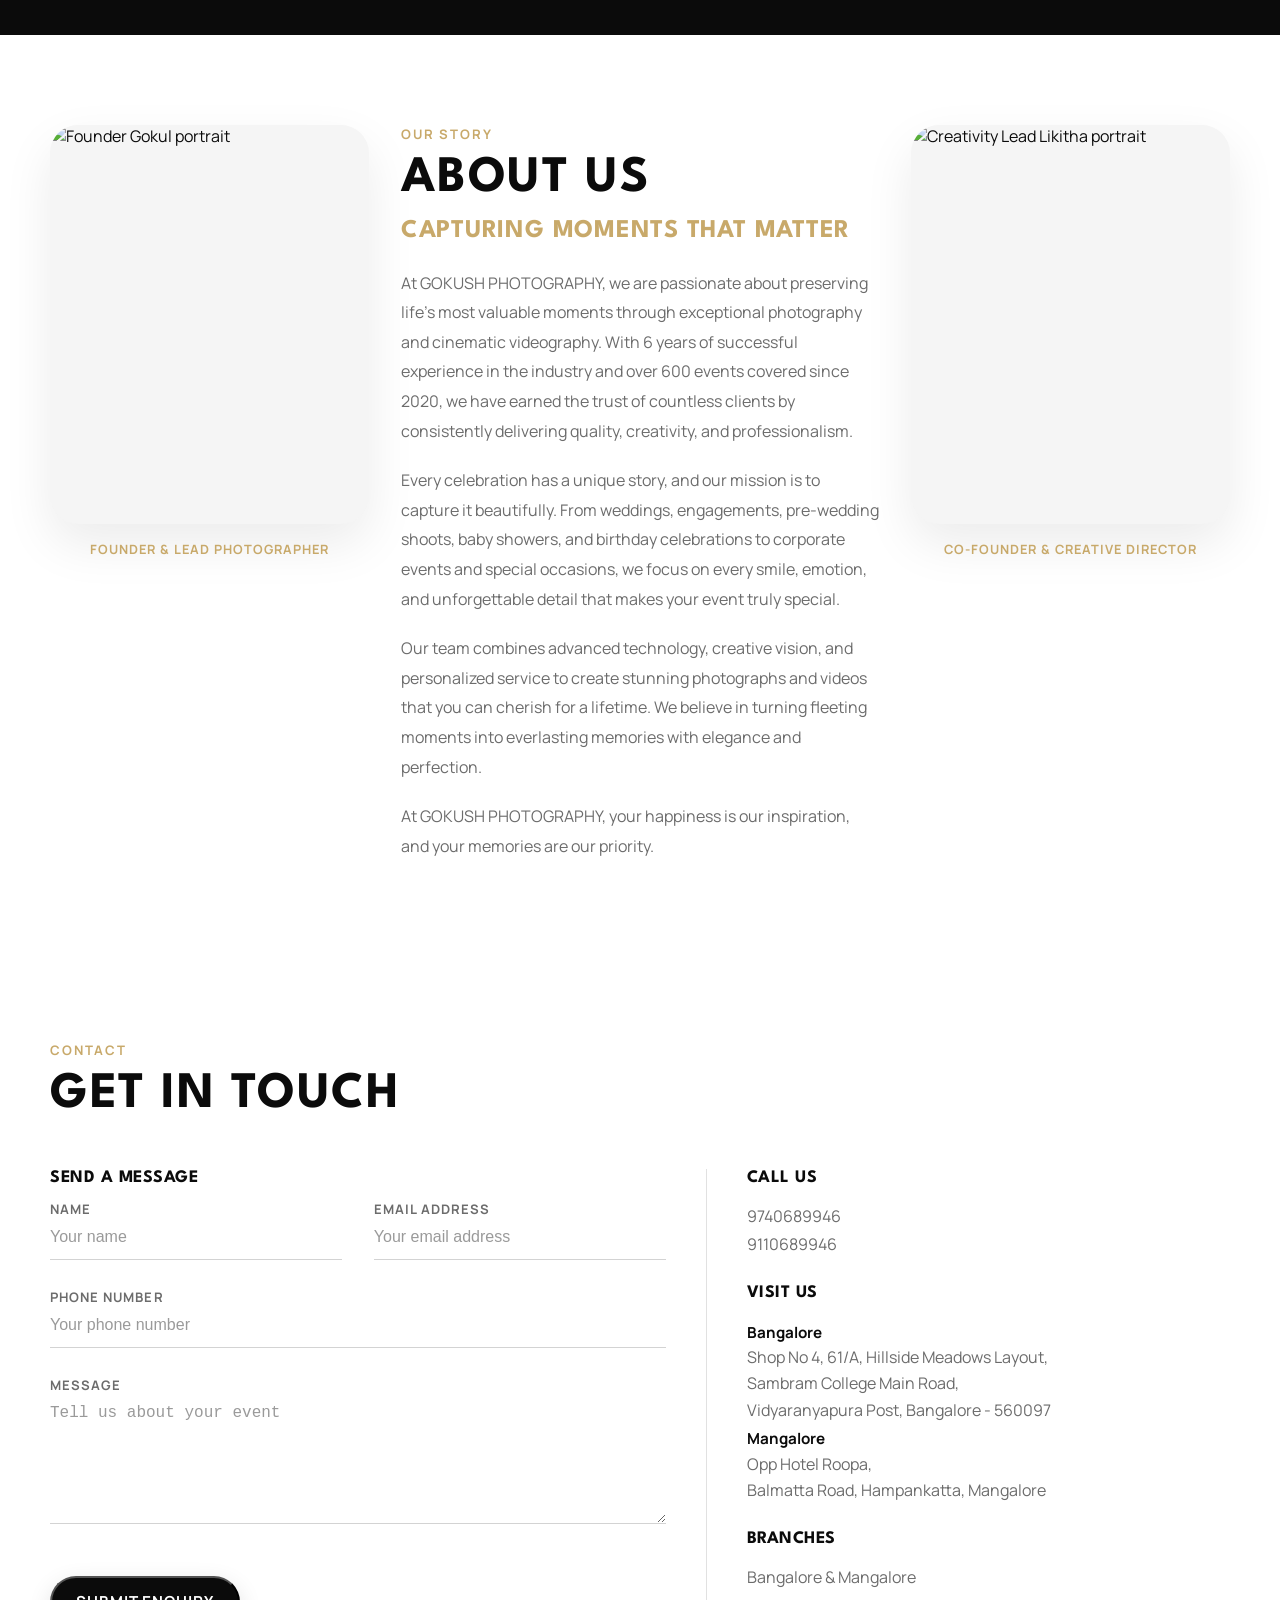
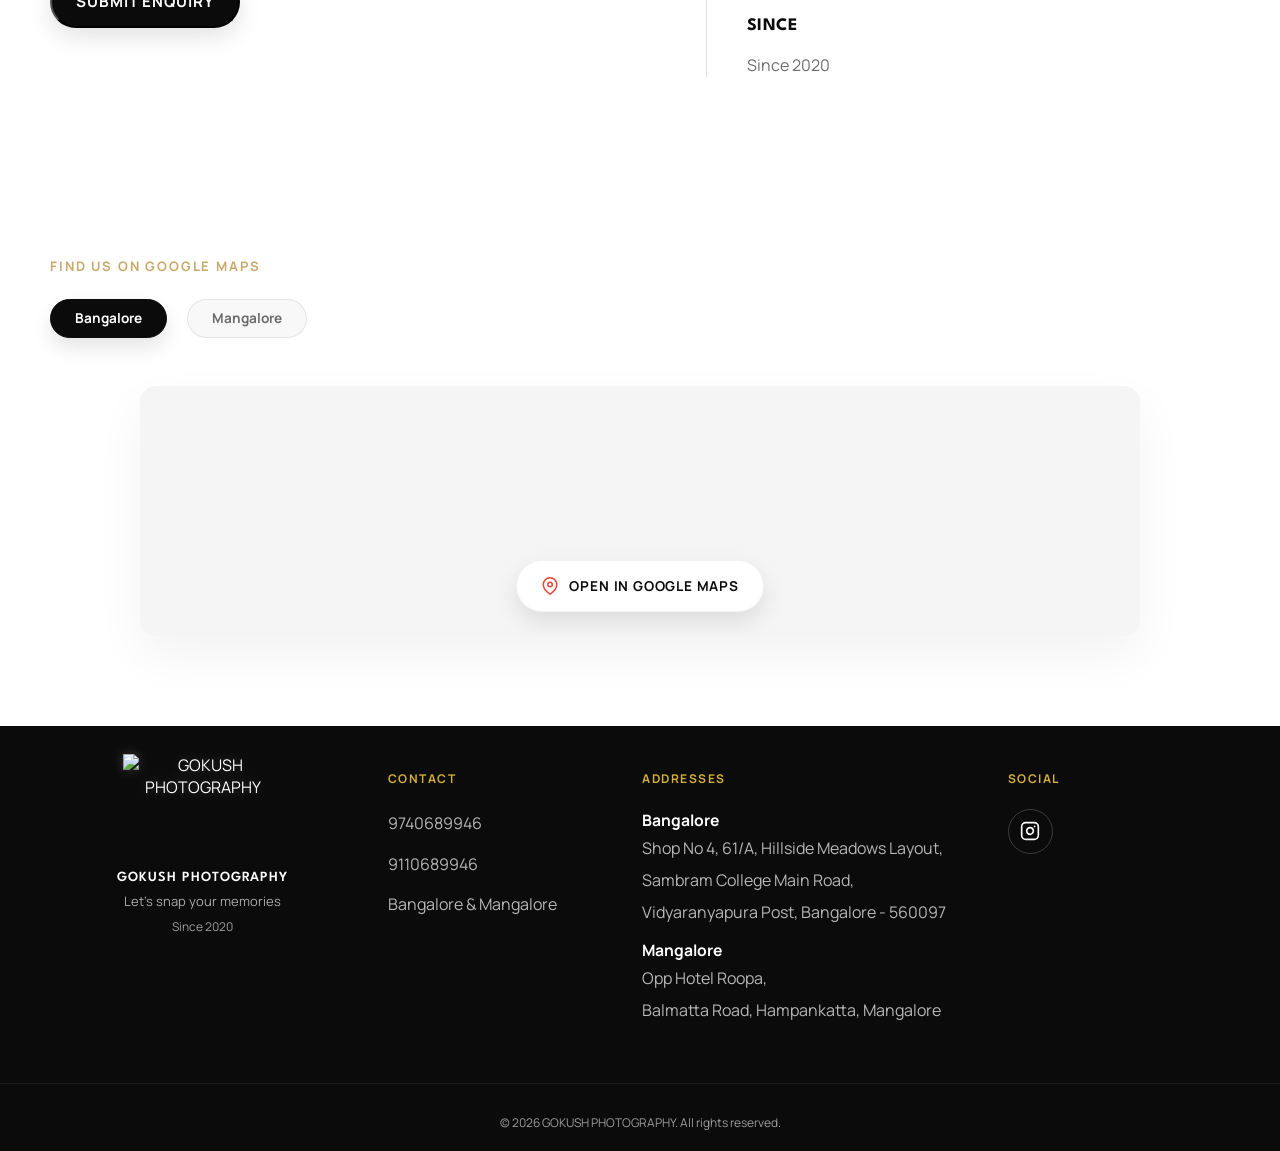
==== commit ffe1fc3c: "Update packages, stats and documentation for Gokush Photography" ====
--- a/index.html
+++ b/index.html
@@ -1,741 +1,742 @@
-<!DOCTYPE html>
-<html lang="en">
-
-<head>
-    <meta charset="UTF-8">
-    <meta name="viewport" content="width=device-width, initial-scale=1.0">
-    <title>GOKUSH PHOTOGRAPHY | Photography Portfolio</title>
-    <meta name="description" content="Clean, modern photography portfolio homepage for GOKUSH PHOTOGRAPHY.">
-    <link rel="preconnect" href="https://fonts.googleapis.com">
-    <link rel="preconnect" href="https://fonts.gstatic.com" crossorigin>
-    <link
-        href="https://fonts.googleapis.com/css2?family=League+Spartan:wght@600;700;800&family=Manrope:wght@400;500;600;700&family=Playball&display=swap"
-        rel="stylesheet">
-    <link rel="stylesheet" href="./static/css/style.css">
-</head>
-
-<body>
-
-    <div class="nav-overlay"></div>
-
-    <header class="site-header">
-        <div class="container navbar">
-            <a class="nav-logo" href="#home" aria-label="GOKUSH PHOTOGRAPHY">
-                <img src="https://res.cloudinary.com/dxmsz4akw/image/upload/q_auto/f_auto/v1781721307/BG_transprentlogo_fidaaw.png"
-                    alt="GOKUSH PHOTOGRAPHY Logo" width="280" height="60" style="object-fit: contain;">
-                <span class="logo-text">GOKUSH PHOTOGRAPHY</span>
-            </a>
-
-            <button class="menu-toggle" type="button" aria-expanded="false" aria-controls="site-nav">
-                <span></span>
-                <span></span>
-                <span></span>
-            </button>
-
-            <nav class="site-nav" id="site-nav">
-
-                <a href="#home">Home</a>
-
-                <a href="#portfolio">Portfolio</a>
-
-                <a href="#pricing">Pricing</a>
-
-                <a href="#about">About</a>
-
-                <a href="#contact">Contact</a>
-
-                <a class="nav-mobile-cta" href="#contact">Get in Touch</a>
-            </nav>
-
-            <a class="button button-primary header-cta" href="#contact">Get in Touch</a>
-        </div>
-    </header>
-
-    <main>
-        <section class="hero-section" id="home">
-            <div class="hero-media">
-                <img src="./static/images/client_images/GKP_3171.png" alt="Cinematic wedding photography"
-                    loading="eager" width="1920" height="1080">
-                <div class="hero-overlay"></div>
-            </div>
-            <div class="hero-content container">
-                <div class="hero-copy">
-                    <p class="section-kicker">Premium Photography Portfolio</p>
-                    <h1 class="hero-title">
-                        <span class="hero-title-top">Let’s Snap</span>
-                        <span class="hero-title-bottom">Your Memories</span>
-                    </h1>
-                    <p>Capturing timeless moments through cinematic storytelling</p>
-                    <a class="button button-primary" href="#portfolio">View Portfolio</a>
-                </div>
-            </div>
-        </section>
-
-        <div class="trust-bar">
-            <div class="container trust-content">
-                <div class="trust-item">
-                    <span>Our customers say <strong>Excellent</strong></span>
-                </div>
-                <div class="trust-stars">
-                    <span>★</span><span>★</span><span>★</span><span>★</span><span>★</span>
-                </div>
-                <div class="trust-item">
-                    <span><strong>5</strong> out of 5 stars based on <strong>134</strong> reviews</span>
-                </div>
-                <div class="trustpilot-brand">
-                    <span class="tp-star">★</span>
-                    <span class="tp-text">Trustpilot</span>
-                </div>
-            </div>
-        </div>
-
-        <section class="content-section portfolio-section" id="portfolio">
-            <div class="container">
-                <div class="section-heading">
-                    <div>
-                        <p class="section-kicker">Selected Work</p>
-                        <h2>Portfolio</h2>
-                    </div>
-                    <div class="portfolio-filters" role="tablist" aria-label="Portfolio categories">
-
-                        <button class="filter-chip is-active" type="button" data-filter="All" role="tab"
-                            aria-selected="true">
-                            All
-                        </button>
-
-                        <button class="filter-chip" type="button" data-filter="Weddings" role="tab"
-                            aria-selected="false">
-                            Weddings
-                        </button>
-
-                        <button class="filter-chip" type="button" data-filter="Portraits" role="tab"
-                            aria-selected="false">
-                            Portraits
-                        </button>
-
-                        <button class="filter-chip" type="button" data-filter="Events" role="tab" aria-selected="false">
-                            Events
-                        </button>
-
-                    </div>
-                </div>
-
-                <div class="portfolio-grid reveal-on-scroll" id="portfolio-grid">
-                    <!-- Dynamically populated from static/data/portfolio.json -->
-                </div>
-            </div>
-        </section>
-
-        <section class="content-section stats-section">
-            <div class="container">
-                <div class="stats-grid">
-
-                    <article class="stat-card reveal-on-scroll">
-                        <strong class="stat-number" data-target="120">120+</strong>
-                        <span>Clients</span>
-                    </article>
-
-                    <article class="stat-card reveal-on-scroll">
-                        <strong class="stat-number" data-target="600">600+</strong>
-                        <span>Projects</span>
-                    </article>
-
-                    <article class="stat-card reveal-on-scroll">
-                        <strong class="stat-number" data-target="18">18</strong>
-                        <span>Awards</span>
-                    </article>
-
-                </div>
-            </div>
-        </section>
-
-        <section class="content-section media-showcase-section" id="cinematic-showcase">
-            <div class="container-full">
-                <!-- 1. HERO VIDEO -->
-                <div class="cinematic-hero reveal-on-scroll">
-                    <div class="video-wrapper">
-                        <video id="heroVideo" autoplay muted loop playsinline class="cinematic-video">
-                            <source
-                                src="https://res.cloudinary.com/dxmsz4akw/video/upload/q_auto/f_auto/v1776668611/gk_trailer_1_1_jw1byl.mp4"
-                                type="video/mp4">
-                        </video>
-                        <button id="soundToggle" class="sound-toggle-btn" aria-label="Toggle Sound">🔇</button>
-                        <div class="cinematic-overlay"></div>
-                    </div>
-                    <div class="cinematic-hero-content">
-                        <h2 class="cinematic-title">Let’s Snap Your Memories</h2>
-                    </div>
-                </div>
-
-                <div class="container">
-                    <!-- 2. IMAGE STORY BLOCK -->
-                    <div class="image-story-block">
-                        <div class="story-image reveal-on-scroll">
-                            <img src="https://res.cloudinary.com/dxmsz4akw/image/upload/q_auto/f_auto/v1781721693/IMG-20260617-WA0014.jpg_pczhha.jpg"
-                                alt="Cinematic Wedding Moment">
-                        </div>
-                        <div class="story-image reveal-on-scroll">
-                            <img src="https://res.cloudinary.com/dxmsz4akw/image/upload/q_auto/f_auto/v1781721694/IMG-20260617-WA0012.jpg_wirorc.jpg"
-                                alt="Couple in Love">
-                        </div>
-                    </div>
-
-                    <!-- 3. HIGHLIGHT IMAGE -->
-                    <div class="highlight-image-block reveal-on-scroll">
-                        <div class="highlight-image">
-                            <img src="https://res.cloudinary.com/dxmsz4akw/image/upload/q_auto/f_auto/v1781723716/1000028718_hrkqbg.jpg"
-                                alt="Grand Wedding Celebration">
-                        </div>
-                        <p class="highlight-caption">Every frame tells a story</p>
-                    </div>
-
-                    <!-- 4. SECONDARY VIDEO -->
-                    <div class="secondary-video-block reveal-on-scroll">
-                        <div class="secondary-video-frame">
-                            <video muted playsinline preload="metadata"
-                                poster="https://res.cloudinary.com/dxmsz4akw/image/upload/v1781723802/58_ji6a2z.png"
-                                class="secondary-video">
-                                <source
-                                    src="https://res.cloudinary.com/dxmsz4akw/video/upload/q_auto/f_auto/v1776668611/gk_trailer_1_1_jw1byl.mp4"
-                                    type="video/mp4">
-                            </video>
-                            <div class="video-controls-overlay">
-                                <button class="play-button-cinematic" aria-label="Play Video">
-                                    <svg viewBox="0 0 24 24" fill="currentColor">
-                                        <path d="M8 5v14l11-7z" />
-                                    </svg>
-                                </button>
-                            </div>
-                        </div>
-                    </div>
-
-                    <!-- 5. CTA -->
-                    <div class="cinematic-cta reveal-on-scroll">
-                        <a href="#portfolio" class="button button-primary">View Full Portfolio</a>
-                    </div>
-                </div>
-            </div>
-        </section>
-
-        <section class="content-section pricing-section" id="pricing">
-            <div class="container">
-                <div class="section-heading">
-                    <div>
-                        <p class="section-kicker">Pricing</p>
-                        <h2>Our Packages</h2>
-                    </div>
-                </div>
-
-                <div class="pricing-toggle-wrap">
-                    <div class="pricing-toggle" role="tablist" aria-label="Package duration selector" data-active="0">
-                        <span class="pricing-toggle-glider" aria-hidden="true"></span>
-
-                        <button class="pricing-toggle-button is-active" type="button" role="tab" data-panel-target="0"
-                            aria-selected="true">
-                            1 Day Packages
-                        </button>
-
-                        <button class="pricing-toggle-button" type="button" role="tab" data-panel-target="1"
-                            aria-selected="false">
-                            2 Day Packages
-                        </button>
-
-                    </div>
-                </div>
-
-                <div class="pricing-panels">
-
-                    <div class="pricing-panel is-active" data-panel="0">
-                        <div class="pricing-group-heading">
-                            <h3>1 Day Packages</h3>
-                        </div>
-
-                        <div class="pricing-grid">
-
-                            <article class="pricing-card pricing-reveal">
-
-                                <div class="pricing-tier">
-                                    <span>Bronze</span>
-                                    <strong>₹26,000</strong>
-                                </div>
-
-                                <ul class="pricing-features">
-
-                                    <li>Traditional Photography</li>
-
-                                    <li>Traditional Videography</li>
-
-                                    <li>Album (15 sheets)</li>
-
-                                </ul>
-                            </article>
-
-                            <article class="pricing-card pricing-reveal">
-
-                                <div class="pricing-tier">
-                                    <span>Silver</span>
-                                    <strong>₹28,000</strong>
-                                </div>
-
-                                <ul class="pricing-features">
-
-                                    <li>Traditional Photography</li>
-
-                                    <li>Candid Videography</li>
-
-                                    <li>Album (15 sheets)</li>
-
-                                </ul>
-                            </article>
-
-                            <article class="pricing-card pricing-reveal is-featured">
-
-                                <span class="pricing-badge">Most Popular</span>
-
-                                <div class="pricing-tier">
-                                    <span>Gold</span>
-                                    <strong>₹33,000</strong>
-                                </div>
-
-                                <ul class="pricing-features">
-
-                                    <li>Traditional Photography</li>
-
-                                    <li>Candid Photography</li>
-
-                                    <li>Traditional Videography</li>
-
-                                    <li>Album (15 sheets)</li>
-
-                                </ul>
-                            </article>
-
-                            <article class="pricing-card pricing-reveal">
-
-                                <div class="pricing-tier">
-                                    <span>Platinum</span>
-                                    <strong>₹50,000</strong>
-                                </div>
-
-                                <ul class="pricing-features">
-
-                                    <li>Traditional Photography</li>
-
-                                    <li>Candid Photography</li>
-
-                                    <li>Traditional Videography</li>
-
-                                    <li>Candid Videography</li>
-
-                                    <li>Album (15 sheets)</li>
-
-                                </ul>
-                            </article>
-
-                        </div>
-                    </div>
-
-                    <div class="pricing-panel" data-panel="1">
-                        <div class="pricing-group-heading">
-                            <h3>2 Day Packages</h3>
-                        </div>
-
-                        <div class="pricing-grid">
-
-                            <article class="pricing-card pricing-reveal">
-
-                                <div class="pricing-tier">
-                                    <span>Bronze</span>
-                                    <strong>₹48,000</strong>
-                                </div>
-
-                                <ul class="pricing-features">
-
-                                    <li>Traditional Photography</li>
-
-                                    <li>Traditional Videography</li>
-
-                                    <li>Album (15 sheets)</li>
-
-                                </ul>
-                            </article>
-
-                            <article class="pricing-card pricing-reveal">
-
-                                <div class="pricing-tier">
-                                    <span>Silver</span>
-                                    <strong>₹52,000</strong>
-                                </div>
-
-                                <ul class="pricing-features">
-
-                                    <li>Traditional Photography</li>
-
-                                    <li>Candid Videography</li>
-
-                                    <li>Album (15 sheets)</li>
-
-                                </ul>
-                            </article>
-
-                            <article class="pricing-card pricing-reveal is-featured">
-
-                                <span class="pricing-badge">Most Popular</span>
-
-                                <div class="pricing-tier">
-                                    <span>Gold</span>
-                                    <strong>₹62,000</strong>
-                                </div>
-
-                                <ul class="pricing-features">
-
-                                    <li>Traditional Photography</li>
-
-                                    <li>Candid Photography</li>
-
-                                    <li>Traditional Videography</li>
-
-                                    <li>Album (15 sheets)</li>
-
-                                </ul>
-                            </article>
-
-                            <article class="pricing-card pricing-reveal">
-
-                                <div class="pricing-tier">
-                                    <span>Platinum</span>
-                                    <strong>₹96,000</strong>
-                                </div>
-
-                                <ul class="pricing-features">
-
-                                    <li>Traditional Photography</li>
-
-                                    <li>Candid Photography</li>
-
-                                    <li>Traditional Videography</li>
-
-                                    <li>Candid Videography</li>
-
-                                    <li>Album (15 sheets)</li>
-
-                                </ul>
-                            </article>
-
-                        </div>
-                    </div>
-
-                </div>
-
-                <p class="pricing-note">Album sheets are customizable and priced accordingly. Drone and LED wall
-                    services available.</p>
-            </div>
-        </section>
-
-        <section class="content-section google-reviews-section" id="testimonials">
-            <div class="container">
-                <div class="google-reviews-header">
-                    <div class="gr-summary">
-                        <div class="gr-brand">
-                            <img src="https://upload.wikimedia.org/wikipedia/commons/c/c1/Google_%22G%22_logo.svg"
-                                alt="Google" class="google-g-logo">
-                            <span>Reviews</span>
-                        </div>
-                        <div class="gr-stats">
-                            <span class="gr-rating">5.0</span>
-                            <div class="gr-stars-main">
-                                ★★★★★
-                            </div>
-                            <span class="gr-count">134 reviews</span>
-                        </div>
-                    </div>
-                    <a href="https://www.google.com/maps/place/Gk+photos+and+video/@13.085801,77.5484059,17z/data=!4m8!3m7!1s0x3bae239aa132b403:0xc0178af12128eea2!8m2!3d13.085801!4d77.5484059!9m1!1b1!16s%2Fg%2F11rv9jgyr0"
-                        class="button button-outline gr-view-btn" target="_blank" rel="noopener">
-                        <img src="https://upload.wikimedia.org/wikipedia/commons/c/c1/Google_%22G%22_logo.svg"
-                            alt="Google" class="btn-icon">
-                        View all reviews on Google
-                    </a>
-                </div>
-
-                <div class="google-reviews-grid reveal-on-scroll" id="testimonials-grid">
-                    <!-- Dynamically populated from static/data/testimonials.json -->
-                </div>
-            </div>
-        </section>
-
-        <section class="content-section about-section" id="about">
-            <div class="container about-grid">
-                <div class="about-column about-left reveal-on-scroll stagger-1">
-                    <div class="about-media">
-                        <img src="https://res.cloudinary.com/dxmsz4akw/image/upload/q_auto/f_auto/v1776774152/Gokul_-_owner_photographer_nzgzkg.png"
-                            alt="Founder Gokul portrait" loading="lazy">
-                    </div>
-                    <div class="about-founder-label">Founder &amp; Lead Photographer</div>
-                </div>
-                <div class="about-copy reveal-on-scroll stagger-2">
-                    <p class="section-kicker">Our Story</p>
-                    <h2>About Us</h2>
-                    <h3>Capturing Moments That Matter</h3>
-
-                    <p>At GOKUSH PHOTOGRAPHY, we are passionate about preserving life&#39;s most valuable moments
-                        through exceptional photography and cinematic videography. With 6 years of successful experience
-                        in the industry and over 600 events covered since 2020, we have earned the trust of countless
-                        clients by consistently delivering quality, creativity, and professionalism.</p>
-
-                    <p>Every celebration has a unique story, and our mission is to capture it beautifully. From
-                        weddings, engagements, pre-wedding shoots, baby showers, and birthday celebrations to corporate
-                        events and special occasions, we focus on every smile, emotion, and unforgettable detail that
-                        makes your event truly special.</p>
-
-                    <p>Our team combines advanced technology, creative vision, and personalized service to create
-                        stunning photographs and videos that you can cherish for a lifetime. We believe in turning
-                        fleeting moments into everlasting memories with elegance and perfection.</p>
-
-                    <p>At GOKUSH PHOTOGRAPHY, your happiness is our inspiration, and your memories are our priority.</p>
-
-                </div>
-                <div class="about-column about-right reveal-on-scroll stagger-3">
-                    <div class="about-media">
-                        <img src="https://res.cloudinary.com/dxmsz4akw/image/upload/q_auto/f_auto/v1776772825/likitha_Owner_creativity_lead_yaebra.png"
-                            alt="Creativity Lead Likitha portrait" loading="lazy">
-                    </div>
-                    <div class="about-founder-label">Co-Founder &amp; Creative Director</div>
-                </div>
-            </div>
-        </section>
-
-        <section class="content-section enquiry-section" id="contact">
-            <div class="container">
-                <div class="section-heading contact-heading">
-                    <div>
-                        <p class="section-kicker">Contact</p>
-                        <h2>Get in Touch</h2>
-                    </div>
-                </div>
-
-                <div class="contact-split-layout">
-                    <div class="message-column">
-                        <h3>Send a Message</h3>
-
-                        <form class="message-form" name="contact" action="/" method="post" data-netlify="true">
-                            <label class="line-field">
-                                <span>Name</span>
-                                <input type="text" name="name" placeholder="Your name">
-                            </label>
-
-                            <label class="line-field">
-                                <span>Email Address</span>
-                                <input type="email" name="email" placeholder="Your email address">
-                            </label>
-
-                            <label class="line-field line-field-full">
-                                <span>Phone Number</span>
-                                <input type="tel" name="phone" placeholder="Your phone number">
-                            </label>
-
-                            <label class="line-field line-field-full">
-                                <span>Message</span>
-                                <textarea name="message" rows="5" placeholder="Tell us about your event"></textarea>
-                            </label>
-
-                            <button class="button button-primary" type="submit">Submit Enquiry</button>
-                            <div id="form-status" class="form-status"></div>
-                        </form>
-                    </div>
-
-                    <aside class="details-column">
-                        <div class="details-block">
-                            <h3>Call Us</h3>
-
-                            <a href="tel:+919740689946">9740689946</a>
-
-                            <a href="tel:+919110689946">9110689946</a>
-
-                        </div>
-
-                        <div class="details-block">
-                            <h3>Visit Us</h3>
-
-                            <div class="contact-address">
-                                <strong>Bangalore</strong>
-
-                                <p>Shop No 4, 61/A, Hillside Meadows Layout,</p>
-
-                                <p>Sambram College Main Road,</p>
-
-                                <p>Vidyaranyapura Post, Bangalore - 560097</p>
-
-                            </div>
-
-                            <div class="contact-address">
-                                <strong>Mangalore</strong>
-
-                                <p>Opp Hotel Roopa,</p>
-
-                                <p>Balmatta Road, Hampankatta, Mangalore</p>
-
-                            </div>
-
-                        </div>
-
-                        <div class="details-block">
-                            <h3>Branches</h3>
-                            <p>Bangalore &amp; Mangalore</p>
-                        </div>
-
-                        <div class="details-block">
-                            <h3>Since</h3>
-                            <p>Since 2020</p>
-                        </div>
-                    </aside>
-                </div>
-            </div>
-        </section>
-
-        <section class="map-section">
-            <div class="container">
-                <div class="section-heading section-heading-center">
-                    <div>
-                        <p class="section-kicker">Find Us on Google Maps</p>
-                        <div class="map-location-tabs">
-
-                            <button class="map-tab-btn is-active" type="button" data-map-id="bangalore">
-                                Bangalore
-                            </button>
-
-                            <button class="map-tab-btn" type="button" data-map-id="mangalore">
-                                Mangalore
-                            </button>
-
-                        </div>
-                    </div>
-                </div>
-
-                <div class="map-display-area">
-
-                    <div class="map-container is-visible" id="map-bangalore">
-                        <div class="map-frame">
-                            <iframe
-                                src="https://www.google.com/maps/embed?pb=!1m18!1m12!1m3!1d3886.184852358051!2d77.54493001000001!3d13.087480700000001!2m3!1f0!2f0!3f0!3m2!1i1024!2i768!4f13.1!3m3!1m2!1s0x3bae239aa132b403%3A0xc0178af12128eea2!2sGk%20photos%20and%20video!5e0!3m2!1sen!2sin!4v1776537623000!5m2!1sen!2sin"
-                                title="GOKUSH PHOTOGRAPHY Bangalore map" loading="lazy"
-                                referrerpolicy="no-referrer-when-downgrade"></iframe>
-                        </div>
-                        <div class="map-action">
-                            <a href="https://www.google.com/maps/place/Gk+photos+and+video/@13.0874859,77.54493,17z/data=!4m6!3m5!1s0x3bae239aa132b403:0xc0178af12128eea2!8m2!3d13.0874807!4d77.5475049!16s%2Fg%2F11zj349zzm"
-                                target="_blank" class="button button-primary map-link-btn" rel="noopener">
-                                <svg viewBox="0 0 24 24" fill="none" stroke="currentColor" stroke-width="2">
-                                    <path d="M21 10c0 7-9 13-9 13s-9-6-9-13a9 9 0 0118 0z" />
-                                    <circle cx="12" cy="10" r="3" />
-                                </svg>
-                                Open in Google Maps
-                            </a>
-                        </div>
-                    </div>
-
-                    <div class="map-container" id="map-mangalore">
-                        <div class="map-frame">
-                            <iframe
-                                src="https://www.google.com/maps/embed?pb=!1m18!1m12!1m3!1d3889.576020526017!2d74.84298191000001!3d12.8706322!2m3!1f0!2f0!3f0!3m2!1i1024!2i768!4f13.1!3m3!1m2!1s0x3ba35bf6101476f3:0x1fd2deaab8428c1f!2sGk%20photos%20and%20video!5e0!3m2!1sen!2sin!4v1776537713437!5m2!1sen!2sin"
-                                title="GOKUSH PHOTOGRAPHY Mangalore map" loading="lazy"
-                                referrerpolicy="no-referrer-when-downgrade"></iframe>
-                        </div>
-                        <div class="map-action">
-                            <a href="https://www.google.com/maps/place/Gk+photos+and+video/@12.8706374,74.8429819,17z/data=!4m6!3m5!1s0x3ba35bf6101476f3:0x1fd2deaab8428c1f!8m2!3d12.8706322!4d74.8455568!16s%2Fg%2F11sgkxnbs8"
-                                target="_blank" class="button button-primary map-link-btn" rel="noopener">
-                                <svg viewBox="0 0 24 24" fill="none" stroke="currentColor" stroke-width="2">
-                                    <path d="M21 10c0 7-9 13-9 13s-9-6-9-13a9 9 0 0118 0z" />
-                                    <circle cx="12" cy="10" r="3" />
-                                </svg>
-                                Open in Google Maps
-                            </a>
-                        </div>
-                    </div>
-
-                </div>
-            </div>
-        </section>
-    </main>
-
-    <footer class="site-footer footer">
-        <div class="container footer-grid">
-            <div class="footer-left">
-                <a class="footer-logo" href="#home" aria-label="GOKUSH PHOTOGRAPHY">
-                    <img src="https://res.cloudinary.com/dxmsz4akw/image/upload/q_auto/f_auto/v1781721307/BG_transprentlogo_fidaaw.png"
-                        alt="GOKUSH PHOTOGRAPHY" style="object-fit: contain;" loading="lazy" width="160" height="34">
-                </a>
-                <h3>GOKUSH PHOTOGRAPHY</h3>
-                <p>Let&#39;s snap your memories</p>
-                <span>Since 2020</span>
-            </div>
-
-            <div class="footer-column">
-                <h4>Contact</h4>
-
-                <a href="tel:+919740689946">9740689946</a>
-
-                <a href="tel:+919110689946">9110689946</a>
-
-                <p>Bangalore &amp; Mangalore</p>
-            </div>
-
-            <div class="footer-column">
-                <h4>Addresses</h4>
-
-                <div class="footer-address">
-                    <strong>Bangalore</strong>
-
-                    <p>Shop No 4, 61/A, Hillside Meadows Layout,</p>
-
-                    <p>Sambram College Main Road,</p>
-
-                    <p>Vidyaranyapura Post, Bangalore - 560097</p>
-
-                </div>
-
-                <div class="footer-address">
-                    <strong>Mangalore</strong>
-
-                    <p>Opp Hotel Roopa,</p>
-
-                    <p>Balmatta Road, Hampankatta, Mangalore</p>
-
-                </div>
-
-            </div>
-
-            <div class="footer-column">
-                <h4>Social</h4>
-                <div class="footer-social">
-                    <a href="https://www.instagram.com/gk_photos_and_video?igsh=MW1mcnE1Y2F2aDZvNg==" target="_blank"
-                        rel="noopener noreferrer" aria-label="Follow us on Instagram">
-                        <svg viewBox="0 0 24 24" fill="none" stroke="currentColor" stroke-width="2"
-                            stroke-linecap="round" stroke-linejoin="round">
-                            <rect x="2" y="2" width="20" height="20" rx="5" ry="5"></rect>
-                            <path d="M16 11.37A4 4 0 1 1 12.63 8 4 4 0 0 1 16 11.37z"></path>
-                            <line x1="17.5" y1="6.5" x2="17.51" y2="6.5"></line>
-                        </svg>
-                    </a>
-                </div>
-            </div>
-        </div>
-
-        <div class="footer-divider"></div>
-
-        <div class="container footer-bottom">
-            <p>&copy; 2026 GOKUSH PHOTOGRAPHY. All rights reserved.</p>
-        </div>
-    </footer>
-
-    <button id="scroll-to-top" class="scroll-top-btn" aria-label="Scroll to top">
-        <svg viewBox="0 0 24 24" fill="none" stroke="currentColor" stroke-width="2.5" stroke-linecap="round"
-            stroke-linejoin="round">
-            <path d="M18 15l-6-6-6 6" />
-        </svg>
-    </button>
-
-    <!-- Scripts -->
-
-    <script src="./static/js/main.js"></script>
-</body>
-
+<!DOCTYPE html>
+<html lang="en">
+
+<head>
+    <meta charset="UTF-8">
+    <meta name="viewport" content="width=device-width, initial-scale=1.0">
+    <title>GOKUSH PHOTOGRAPHY | Photography Portfolio</title>
+    <meta name="description" content="Clean, modern photography portfolio homepage for GOKUSH PHOTOGRAPHY.">
+    <link rel="preconnect" href="https://fonts.googleapis.com">
+    <link rel="preconnect" href="https://fonts.gstatic.com" crossorigin>
+    <link
+        href="https://fonts.googleapis.com/css2?family=League+Spartan:wght@600;700;800&family=Manrope:wght@400;500;600;700&family=Playball&display=swap"
+        rel="stylesheet">
+    <link rel="stylesheet" href="./static/css/style.css">
+</head>
+
+<body>
+
+    <div class="nav-overlay"></div>
+
+    <header class="site-header">
+        <div class="container navbar">
+            <a class="nav-logo" href="#home" aria-label="GOKUSH PHOTOGRAPHY">
+                <img src="https://res.cloudinary.com/dxmsz4akw/image/upload/q_auto/f_auto/v1781721307/BG_transprentlogo_fidaaw.png"
+                    alt="GOKUSH PHOTOGRAPHY Logo" width="280" height="60" style="object-fit: contain;">
+                <span class="logo-text">GOKUSH PHOTOGRAPHY</span>
+            </a>
+
+            <button class="menu-toggle" type="button" aria-expanded="false" aria-controls="site-nav">
+                <span></span>
+                <span></span>
+                <span></span>
+            </button>
+
+            <nav class="site-nav" id="site-nav">
+
+                <a href="#home">Home</a>
+
+                <a href="#portfolio">Portfolio</a>
+
+                <a href="#pricing">Pricing</a>
+
+                <a href="#about">About</a>
+
+                <a href="#contact">Contact</a>
+
+                <a class="nav-mobile-cta" href="#contact">Get in Touch</a>
+            </nav>
+
+            <a class="button button-primary header-cta" href="#contact">Get in Touch</a>
+        </div>
+    </header>
+
+    <main>
+        <section class="hero-section" id="home">
+            <div class="hero-media">
+                <img src="./static/images/client_images/GKP_3171.png" alt="Cinematic wedding photography"
+                    loading="eager" width="1920" height="1080">
+                <div class="hero-overlay"></div>
+            </div>
+            <div class="hero-content container">
+                <div class="hero-copy">
+                    <p class="section-kicker">Premium Photography Portfolio</p>
+                    <h1 class="hero-title">
+                        <span class="hero-title-top">Let’s Snap</span>
+                        <span class="hero-title-bottom">Your Memories</span>
+                    </h1>
+                    <p>Capturing timeless moments through cinematic storytelling</p>
+                    <a class="button button-primary" href="#portfolio">View Portfolio</a>
+                </div>
+            </div>
+        </section>
+
+        <div class="trust-bar">
+            <div class="container trust-content">
+                <div class="trust-item">
+                    <span>Our customers say <strong>Excellent</strong></span>
+                </div>
+                <div class="trust-stars">
+                    <span>★</span><span>★</span><span>★</span><span>★</span><span>★</span>
+                </div>
+                <div class="trust-item">
+                    <span><strong>5</strong> out of 5 stars based on <strong>134</strong> reviews</span>
+                </div>
+                <div class="trustpilot-brand">
+                    <span class="tp-star">★</span>
+                    <span class="tp-text">Trustpilot</span>
+                </div>
+            </div>
+        </div>
+
+        <section class="content-section portfolio-section" id="portfolio">
+            <div class="container">
+                <div class="section-heading">
+                    <div>
+                        <p class="section-kicker">Selected Work</p>
+                        <h2>Portfolio</h2>
+                    </div>
+                    <div class="portfolio-filters" role="tablist" aria-label="Portfolio categories">
+
+                        <button class="filter-chip is-active" type="button" data-filter="All" role="tab"
+                            aria-selected="true">
+                            All
+                        </button>
+
+                        <button class="filter-chip" type="button" data-filter="Weddings" role="tab"
+                            aria-selected="false">
+                            Weddings
+                        </button>
+
+                        <button class="filter-chip" type="button" data-filter="Portraits" role="tab"
+                            aria-selected="false">
+                            Portraits
+                        </button>
+
+                        <button class="filter-chip" type="button" data-filter="Events" role="tab" aria-selected="false">
+                            Events
+                        </button>
+
+                    </div>
+                </div>
+
+                <div class="portfolio-grid reveal-on-scroll" id="portfolio-grid">
+                    <!-- Dynamically populated from static/data/portfolio.json -->
+                </div>
+            </div>
+        </section>
+
+        <section class="content-section stats-section">
+            <div class="container">
+                <div class="stats-grid">
+
+                    <article class="stat-card reveal-on-scroll">
+                        <strong class="stat-number" data-target="120">400+</strong>
+                        <span>Clients</span>
+                    </article>
+
+                    <article class="stat-card reveal-on-scroll">
+                        <strong class="stat-number" data-target="600">700+</strong>
+                        <span>Projects</span>
+                    </article>
+
+                    <article class="stat-card reveal-on-scroll">
+                        <strong class="stat-number" data-target="18">18</strong>
+                        <span>Awards</span>
+                    </article>
+
+                </div>
+            </div>
+        </section>
+
+        <section class="content-section media-showcase-section" id="cinematic-showcase">
+            <div class="container-full">
+                <!-- 1. HERO VIDEO -->
+                <div class="cinematic-hero reveal-on-scroll">
+                    <div class="video-wrapper">
+                        <video id="heroVideo" autoplay muted loop playsinline class="cinematic-video">
+                            <source
+                                src="https://res.cloudinary.com/dxmsz4akw/video/upload/q_auto/f_auto/v1776668611/gk_trailer_1_1_jw1byl.mp4"
+                                type="video/mp4">
+                        </video>
+                        <button id="soundToggle" class="sound-toggle-btn" aria-label="Toggle Sound">🔇</button>
+                        <div class="cinematic-overlay"></div>
+                    </div>
+                    <div class="cinematic-hero-content">
+                        <h2 class="cinematic-title">Let’s Snap Your Memories</h2>
+                    </div>
+                </div>
+
+                <div class="container">
+                    <!-- 2. IMAGE STORY BLOCK -->
+                    <div class="image-story-block">
+                        <div class="story-image reveal-on-scroll">
+                            <img src="https://res.cloudinary.com/dxmsz4akw/image/upload/q_auto/f_auto/v1781721693/IMG-20260617-WA0014.jpg_pczhha.jpg"
+                                alt="Cinematic Wedding Moment">
+                        </div>
+                        <div class="story-image reveal-on-scroll">
+                            <img src="https://res.cloudinary.com/dxmsz4akw/image/upload/q_auto/f_auto/v1781721694/IMG-20260617-WA0012.jpg_wirorc.jpg"
+                                alt="Couple in Love">
+                        </div>
+                    </div>
+
+                    <!-- 3. HIGHLIGHT IMAGE -->
+                    <div class="highlight-image-block reveal-on-scroll">
+                        <div class="highlight-image">
+                            <img src="https://res.cloudinary.com/dxmsz4akw/image/upload/q_auto/f_auto/v1781723716/1000028718_hrkqbg.jpg"
+                                alt="Grand Wedding Celebration">
+                        </div>
+                        <p class="highlight-caption">Every frame tells a story</p>
+                    </div>
+
+                    <!-- 4. SECONDARY VIDEO -->
+                    <div class="secondary-video-block reveal-on-scroll">
+                        <div class="secondary-video-frame">
+                            <video muted playsinline preload="metadata"
+                                poster="https://res.cloudinary.com/dxmsz4akw/image/upload/v1782633483/Screenshot_2026-06-28_at_13.27.02_k1v4ic.png"
+                                class="secondary-video">
+                                <source
+                                    src="https://res.cloudinary.com/dxmsz4akw/video/upload/v1782632382/WhatsApp_Video_2026-06-28_at_13.08.52_titinn.mp4"
+                                    type="video/mp4">
+                            </video>
+                            <div class="video-controls-overlay">
+                                <button class="play-button-cinematic" aria-label="Play Video">
+                                    <svg viewBox="0 0 24 24" fill="currentColor">
+                                        <path d="M8 5v14l11-7z" />
+                                    </svg>
+                                </button>
+                            </div>
+                        </div>
+                    </div>
+
+                    <!-- 5. CTA -->
+                    <div class="cinematic-cta reveal-on-scroll">
+                        <a href="#portfolio" class="button button-primary">View Full Portfolio</a>
+                    </div>
+                </div>
+            </div>
+        </section>
+
+        <section class="content-section pricing-section" id="pricing">
+            <div class="container">
+                <div class="section-heading">
+                    <div>
+                        <p class="section-kicker">Pricing</p>
+                        <h2>Our Packages</h2>
+                    </div>
+                </div>
+
+                <div class="pricing-toggle-wrap">
+                    <div class="pricing-toggle" role="tablist" aria-label="Package duration selector" data-active="0">
+                        <span class="pricing-toggle-glider" aria-hidden="true"></span>
+
+                        <button class="pricing-toggle-button is-active" type="button" role="tab" data-panel-target="0"
+                            aria-selected="true">
+                            Bangalore Packages
+                        </button>
+
+                        <button class="pricing-toggle-button" type="button" role="tab" data-panel-target="1"
+                            aria-selected="false">
+                            Mangalore Packages
+                        </button>
+
+                    </div>
+                </div>
+
+                <div class="pricing-panels">
+
+                    <div class="pricing-panel is-active" data-panel="0">
+                        <div class="pricing-group-heading">
+                            <h3>Bangalore Packages</h3>
+                        </div>
+
+                        <div class="pricing-grid">
+
+                            <article class="pricing-card pricing-reveal">
+
+                                <div class="pricing-tier">
+                                    <span>Bronze</span>
+                                    <strong>₹26,000</strong>
+                                </div>
+
+                                <ul class="pricing-features">
+
+                                    <li>Traditional Photography</li>
+
+                                    <li>Traditional Videography</li>
+
+                                    <li>Album (15 sheets)</li>
+
+                                </ul>
+                            </article>
+
+                            <article class="pricing-card pricing-reveal">
+
+                                <div class="pricing-tier">
+                                    <span>Silver</span>
+                                    <strong>₹28,000</strong>
+                                </div>
+
+                                <ul class="pricing-features">
+
+                                    <li>Traditional Photography</li>
+
+                                    <li>Candid Videography</li>
+
+                                    <li>Album (15 sheets)</li>
+
+                                </ul>
+                            </article>
+
+                            <article class="pricing-card pricing-reveal is-featured">
+
+                                <span class="pricing-badge">Most Popular</span>
+
+                                <div class="pricing-tier">
+                                    <span>Gold</span>
+                                    <strong>₹33,000</strong>
+                                </div>
+
+                                <ul class="pricing-features">
+
+                                    <li>Traditional Photography</li>
+
+                                    <li>Candid Photography</li>
+
+                                    <li>Traditional Videography</li>
+
+                                    <li>Album (15 sheets)</li>
+
+                                </ul>
+                            </article>
+
+                            <article class="pricing-card pricing-reveal">
+
+                                <div class="pricing-tier">
+                                    <span>Platinum</span>
+                                    <strong>₹50,000</strong>
+                                </div>
+
+                                <ul class="pricing-features">
+
+                                    <li>Traditional Photography</li>
+
+                                    <li>Candid Photography</li>
+
+                                    <li>Traditional Videography</li>
+
+                                    <li>Candid Videography</li>
+
+                                    <li>Album (15 sheets)</li>
+
+                                </ul>
+                            </article>
+
+                        </div>
+                    </div>
+
+                    <div class="pricing-panel" data-panel="1">
+                        <div class="pricing-group-heading">
+                            <h3>Mangalore Packages</h3>
+                        </div>
+
+                        <div class="pricing-grid">
+
+                            <article class="pricing-card pricing-reveal">
+
+                                <div class="pricing-tier">
+                                    <span>Bronze</span>
+                                    <strong>₹36,000</strong>
+                                </div>
+
+                                <ul class="pricing-features">
+
+                                    <li>Traditional Photography</li>
+
+                                    <li>Traditional Videography</li>
+
+                                    <li>Album (15 sheets)</li>
+
+                                </ul>
+                            </article>
+
+                            <article class="pricing-card pricing-reveal">
+
+                                <div class="pricing-tier">
+                                    <span>Silver</span>
+                                    <strong>₹38,000</strong>
+                                </div>
+
+                                <ul class="pricing-features">
+
+                                    <li>Traditional Photography</li>
+
+                                    <li>Candid Videography</li>
+
+                                    <li>Album (15 sheets)</li>
+
+                                </ul>
+                            </article>
+
+                            <article class="pricing-card pricing-reveal is-featured">
+
+                                <span class="pricing-badge">Most Popular</span>
+
+                                <div class="pricing-tier">
+                                    <span>Gold</span>
+                                    <strong>₹43,000</strong>
+                                </div>
+
+                                <ul class="pricing-features">
+
+                                    <li>Traditional Photography</li>
+
+                                    <li>Candid Photography</li>
+
+                                    <li>Traditional Videography</li>
+
+                                    <li>Album (15 sheets)</li>
+
+                                </ul>
+                            </article>
+
+                            <article class="pricing-card pricing-reveal">
+
+                                <div class="pricing-tier">
+                                    <span>Platinum</span>
+                                    <strong>₹60,000</strong>
+                                </div>
+
+                                <ul class="pricing-features">
+
+                                    <li>Traditional Photography</li>
+
+                                    <li>Candid Photography</li>
+
+                                    <li>Traditional Videography</li>
+
+                                    <li>Candid Videography</li>
+
+                                    <li>Album (15 sheets)</li>
+
+                                </ul>
+                            </article>
+
+                        </div>
+                    </div>
+
+                </div>
+
+                <p class="pricing-note">Album sheets & Packages are customizable and priced accordingly. Drone, LED Wall
+                    & Live Streaming
+                    services available.</p>
+            </div>
+        </section>
+
+        <section class="content-section google-reviews-section" id="testimonials">
+            <div class="container">
+                <div class="google-reviews-header">
+                    <div class="gr-summary">
+                        <div class="gr-brand">
+                            <img src="https://upload.wikimedia.org/wikipedia/commons/c/c1/Google_%22G%22_logo.svg"
+                                alt="Google" class="google-g-logo">
+                            <span>Reviews</span>
+                        </div>
+                        <div class="gr-stats">
+                            <span class="gr-rating">5.0</span>
+                            <div class="gr-stars-main">
+                                ★★★★★
+                            </div>
+                            <span class="gr-count">134 reviews</span>
+                        </div>
+                    </div>
+                    <a href="https://www.google.com/maps/place/Gk+photos+and+video/@13.085801,77.5484059,17z/data=!4m8!3m7!1s0x3bae239aa132b403:0xc0178af12128eea2!8m2!3d13.085801!4d77.5484059!9m1!1b1!16s%2Fg%2F11rv9jgyr0"
+                        class="button button-outline gr-view-btn" target="_blank" rel="noopener">
+                        <img src="https://upload.wikimedia.org/wikipedia/commons/c/c1/Google_%22G%22_logo.svg"
+                            alt="Google" class="btn-icon">
+                        View all reviews on Google
+                    </a>
+                </div>
+
+                <div class="google-reviews-grid reveal-on-scroll" id="testimonials-grid">
+                    <!-- Dynamically populated from static/data/testimonials.json -->
+                </div>
+            </div>
+        </section>
+
+        <section class="content-section about-section" id="about">
+            <div class="container about-grid">
+                <div class="about-column about-left reveal-on-scroll stagger-1">
+                    <div class="about-media">
+                        <img src="https://res.cloudinary.com/dxmsz4akw/image/upload/q_auto/f_auto/v1776774152/Gokul_-_owner_photographer_nzgzkg.png"
+                            alt="Founder Gokul portrait" loading="lazy">
+                    </div>
+                    <div class="about-founder-label">Founder &amp; Lead Photographer</div>
+                </div>
+                <div class="about-copy reveal-on-scroll stagger-2">
+                    <p class="section-kicker">Our Story</p>
+                    <h2>About Us</h2>
+                    <h3>Capturing Moments That Matter</h3>
+
+                    <p>At GOKUSH PHOTOGRAPHY, we are passionate about preserving life&#39;s most valuable moments
+                        through exceptional photography and cinematic videography. With 6 years of successful experience
+                        in the industry and over 600 events covered since 2020, we have earned the trust of countless
+                        clients by consistently delivering quality, creativity, and professionalism.</p>
+
+                    <p>Every celebration has a unique story, and our mission is to capture it beautifully. From
+                        weddings, engagements, pre-wedding shoots, baby showers, and birthday celebrations to corporate
+                        events and special occasions, we focus on every smile, emotion, and unforgettable detail that
+                        makes your event truly special.</p>
+
+                    <p>Our team combines advanced technology, creative vision, and personalized service to create
+                        stunning photographs and videos that you can cherish for a lifetime. We believe in turning
+                        fleeting moments into everlasting memories with elegance and perfection.</p>
+
+                    <p>At GOKUSH PHOTOGRAPHY, your happiness is our inspiration, and your memories are our priority.</p>
+
+                </div>
+                <div class="about-column about-right reveal-on-scroll stagger-3">
+                    <div class="about-media">
+                        <img src="https://res.cloudinary.com/dxmsz4akw/image/upload/q_auto/f_auto/v1776772825/likitha_Owner_creativity_lead_yaebra.png"
+                            alt="Creativity Lead Likitha portrait" loading="lazy">
+                    </div>
+                    <div class="about-founder-label">Co-Founder &amp; Creative Director</div>
+                </div>
+            </div>
+        </section>
+
+        <section class="content-section enquiry-section" id="contact">
+            <div class="container">
+                <div class="section-heading contact-heading">
+                    <div>
+                        <p class="section-kicker">Contact</p>
+                        <h2>Get in Touch</h2>
+                    </div>
+                </div>
+
+                <div class="contact-split-layout">
+                    <div class="message-column">
+                        <h3>Send a Message</h3>
+
+                        <form class="message-form" name="contact" action="/" method="post" data-netlify="true">
+                            <label class="line-field">
+                                <span>Name</span>
+                                <input type="text" name="name" placeholder="Your name">
+                            </label>
+
+                            <label class="line-field">
+                                <span>Email Address</span>
+                                <input type="email" name="email" placeholder="Your email address">
+                            </label>
+
+                            <label class="line-field line-field-full">
+                                <span>Phone Number</span>
+                                <input type="tel" name="phone" placeholder="Your phone number">
+                            </label>
+
+                            <label class="line-field line-field-full">
+                                <span>Message</span>
+                                <textarea name="message" rows="5" placeholder="Tell us about your event"></textarea>
+                            </label>
+
+                            <button class="button button-primary" type="submit">Submit Enquiry</button>
+                            <div id="form-status" class="form-status"></div>
+                        </form>
+                    </div>
+
+                    <aside class="details-column">
+                        <div class="details-block">
+                            <h3>Call Us</h3>
+
+                            <a href="tel:+919740689946">9740689946</a>
+
+                            <a href="tel:+919110689946">9110689946</a>
+
+                        </div>
+
+                        <div class="details-block">
+                            <h3>Visit Us</h3>
+
+                            <div class="contact-address">
+                                <strong>Bangalore</strong>
+
+                                <p>Shop No 4, 61/A, Hillside Meadows Layout,</p>
+
+                                <p>Sambram College Main Road,</p>
+
+                                <p>Vidyaranyapura Post, Bangalore - 560097</p>
+
+                            </div>
+
+                            <div class="contact-address">
+                                <strong>Mangalore</strong>
+
+                                <p>Opp Hotel Roopa,</p>
+
+                                <p>Balmatta Road, Hampankatta, Mangalore</p>
+
+                            </div>
+
+                        </div>
+
+                        <div class="details-block">
+                            <h3>Branches</h3>
+                            <p>Bangalore &amp; Mangalore</p>
+                        </div>
+
+                        <div class="details-block">
+                            <h3>Since</h3>
+                            <p>Since 2020</p>
+                        </div>
+                    </aside>
+                </div>
+            </div>
+        </section>
+
+        <section class="map-section">
+            <div class="container">
+                <div class="section-heading section-heading-center">
+                    <div>
+                        <p class="section-kicker">Find Us on Google Maps</p>
+                        <div class="map-location-tabs">
+
+                            <button class="map-tab-btn is-active" type="button" data-map-id="bangalore">
+                                Bangalore
+                            </button>
+
+                            <button class="map-tab-btn" type="button" data-map-id="mangalore">
+                                Mangalore
+                            </button>
+
+                        </div>
+                    </div>
+                </div>
+
+                <div class="map-display-area">
+
+                    <div class="map-container is-visible" id="map-bangalore">
+                        <div class="map-frame">
+                            <iframe
+                                src="https://www.google.com/maps/embed?pb=!1m18!1m12!1m3!1d3886.184852358051!2d77.54493001000001!3d13.087480700000001!2m3!1f0!2f0!3f0!3m2!1i1024!2i768!4f13.1!3m3!1m2!1s0x3bae239aa132b403%3A0xc0178af12128eea2!2sGk%20photos%20and%20video!5e0!3m2!1sen!2sin!4v1776537623000!5m2!1sen!2sin"
+                                title="GOKUSH PHOTOGRAPHY Bangalore map" loading="lazy"
+                                referrerpolicy="no-referrer-when-downgrade"></iframe>
+                        </div>
+                        <div class="map-action">
+                            <a href="https://www.google.com/maps/place/Gk+photos+and+video/@13.0874859,77.54493,17z/data=!4m6!3m5!1s0x3bae239aa132b403:0xc0178af12128eea2!8m2!3d13.0874807!4d77.5475049!16s%2Fg%2F11zj349zzm"
+                                target="_blank" class="button button-primary map-link-btn" rel="noopener">
+                                <svg viewBox="0 0 24 24" fill="none" stroke="currentColor" stroke-width="2">
+                                    <path d="M21 10c0 7-9 13-9 13s-9-6-9-13a9 9 0 0118 0z" />
+                                    <circle cx="12" cy="10" r="3" />
+                                </svg>
+                                Open in Google Maps
+                            </a>
+                        </div>
+                    </div>
+
+                    <div class="map-container" id="map-mangalore">
+                        <div class="map-frame">
+                            <iframe
+                                src="https://www.google.com/maps/embed?pb=!1m18!1m12!1m3!1d3889.576020526017!2d74.84298191000001!3d12.8706322!2m3!1f0!2f0!3f0!3m2!1i1024!2i768!4f13.1!3m3!1m2!1s0x3ba35bf6101476f3:0x1fd2deaab8428c1f!2sGk%20photos%20and%20video!5e0!3m2!1sen!2sin!4v1776537713437!5m2!1sen!2sin"
+                                title="GOKUSH PHOTOGRAPHY Mangalore map" loading="lazy"
+                                referrerpolicy="no-referrer-when-downgrade"></iframe>
+                        </div>
+                        <div class="map-action">
+                            <a href="https://www.google.com/maps/place/Gk+photos+and+video/@12.8706374,74.8429819,17z/data=!4m6!3m5!1s0x3ba35bf6101476f3:0x1fd2deaab8428c1f!8m2!3d12.8706322!4d74.8455568!16s%2Fg%2F11sgkxnbs8"
+                                target="_blank" class="button button-primary map-link-btn" rel="noopener">
+                                <svg viewBox="0 0 24 24" fill="none" stroke="currentColor" stroke-width="2">
+                                    <path d="M21 10c0 7-9 13-9 13s-9-6-9-13a9 9 0 0118 0z" />
+                                    <circle cx="12" cy="10" r="3" />
+                                </svg>
+                                Open in Google Maps
+                            </a>
+                        </div>
+                    </div>
+
+                </div>
+            </div>
+        </section>
+    </main>
+
+    <footer class="site-footer footer">
+        <div class="container footer-grid">
+            <div class="footer-left">
+                <a class="footer-logo" href="#home" aria-label="GOKUSH PHOTOGRAPHY">
+                    <img src="https://res.cloudinary.com/dxmsz4akw/image/upload/q_auto/f_auto/v1781721307/BG_transprentlogo_fidaaw.png"
+                        alt="GOKUSH PHOTOGRAPHY" style="object-fit: contain;" loading="lazy" width="160" height="34">
+                </a>
+                <h3>GOKUSH PHOTOGRAPHY</h3>
+                <p>Let&#39;s snap your memories</p>
+                <span>Since 2020</span>
+            </div>
+
+            <div class="footer-column">
+                <h4>Contact</h4>
+
+                <a href="tel:+919740689946">9740689946</a>
+
+                <a href="tel:+919110689946">9110689946</a>
+
+                <p>Bangalore &amp; Mangalore</p>
+            </div>
+
+            <div class="footer-column">
+                <h4>Addresses</h4>
+
+                <div class="footer-address">
+                    <strong>Bangalore</strong>
+
+                    <p>Shop No 4, 61/A, Hillside Meadows Layout,</p>
+
+                    <p>Sambram College Main Road,</p>
+
+                    <p>Vidyaranyapura Post, Bangalore - 560097</p>
+
+                </div>
+
+                <div class="footer-address">
+                    <strong>Mangalore</strong>
+
+                    <p>Opp Hotel Roopa,</p>
+
+                    <p>Balmatta Road, Hampankatta, Mangalore</p>
+
+                </div>
+
+            </div>
+
+            <div class="footer-column">
+                <h4>Social</h4>
+                <div class="footer-social">
+                    <a href="https://www.instagram.com/gk_photos_and_video?igsh=MW1mcnE1Y2F2aDZvNg==" target="_blank"
+                        rel="noopener noreferrer" aria-label="Follow us on Instagram">
+                        <svg viewBox="0 0 24 24" fill="none" stroke="currentColor" stroke-width="2"
+                            stroke-linecap="round" stroke-linejoin="round">
+                            <rect x="2" y="2" width="20" height="20" rx="5" ry="5"></rect>
+                            <path d="M16 11.37A4 4 0 1 1 12.63 8 4 4 0 0 1 16 11.37z"></path>
+                            <line x1="17.5" y1="6.5" x2="17.51" y2="6.5"></line>
+                        </svg>
+                    </a>
+                </div>
+            </div>
+        </div>
+
+        <div class="footer-divider"></div>
+
+        <div class="container footer-bottom">
+            <p>&copy; 2026 GOKUSH PHOTOGRAPHY. All rights reserved.</p>
+        </div>
+    </footer>
+
+    <button id="scroll-to-top" class="scroll-top-btn" aria-label="Scroll to top">
+        <svg viewBox="0 0 24 24" fill="none" stroke="currentColor" stroke-width="2.5" stroke-linecap="round"
+            stroke-linejoin="round">
+            <path d="M18 15l-6-6-6 6" />
+        </svg>
+    </button>
+
+    <!-- Scripts -->
+
+    <script src="./static/js/main.js"></script>
+</body>
+
 </html>
